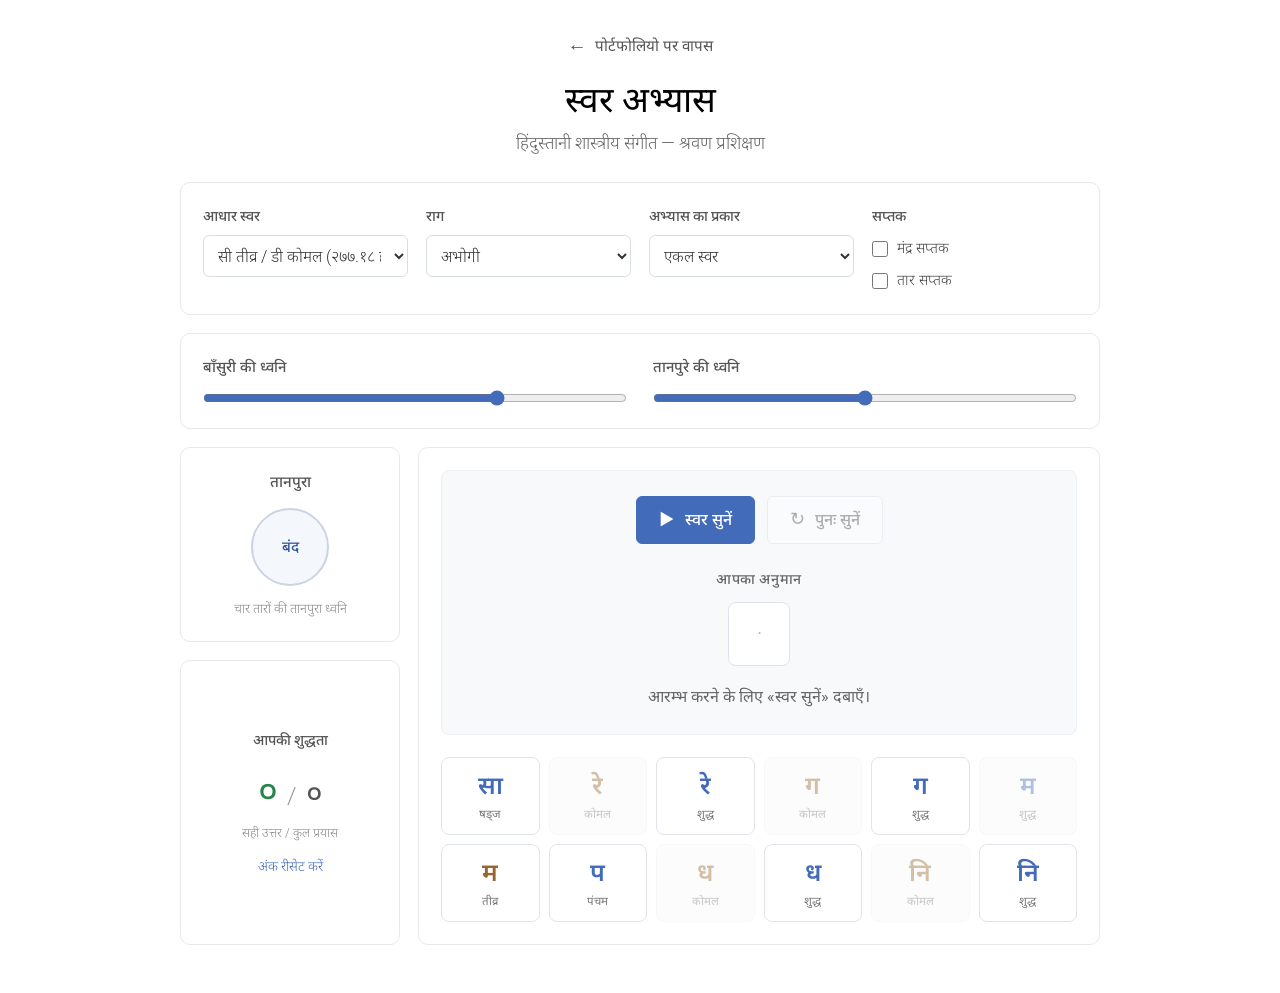
==== ear_training.html @ da4cdad9 "Add files via upload" ====
<!DOCTYPE html>
<html lang="hi">
<head>
    <meta charset="UTF-8">
    <meta name="viewport" content="width=device-width, initial-scale=1.0">
    <meta name="description" content="हिंदुस्तानी शास्त्रीय संगीत के स्वरों और रागों के अभ्यास के लिए श्रवण प्रशिक्षण।">
    <title>स्वर अभ्यास — श्रवण प्रशिक्षण</title>
    <link rel="stylesheet" href="https://fonts.googleapis.com/css?family=Roboto:300,400,500,700&family=Noto+Sans+Devanagari:wght@400;500;600;700">
    <style>
        *, *::before, *::after { box-sizing: border-box; margin: 0; padding: 0; }

        :root {
            --blue: #426BBA;
            --blue-dark: #315798;
            --text: #333;
            --muted: #666;
            --light-muted: #888;
            --border: #e8e8e8;
            --surface: #fff;
            --surface-soft: #f8f9fb;
            --success: #27834a;
            --error: #c33d3d;
        }

        body {
            font-family: 'Roboto', 'Noto Sans Devanagari', sans-serif;
            font-weight: 300;
            line-height: 1.6;
            color: var(--text);
            background: #fff;
            min-height: 100vh;
        }

        button, input, select { font: inherit; }
        a { color: var(--blue); text-decoration: none; }
        a:hover { text-decoration: underline; }
        h1, h2, h3 { font-weight: 400; color: #000; }

        .container { max-width: 960px; margin: 0 auto; padding: 0 20px; }
        .page-header { padding: 34px 0 25px; text-align: center; }
        .back-link {
            display: inline-flex;
            align-items: center;
            gap: 8px;
            color: #555;
            font-size: 0.95rem;
            font-weight: 400;
            margin-bottom: 20px;
        }
        .back-link:hover { color: var(--blue); }
        .back-arrow { font-size: 1.2rem; line-height: 1; }
        .page-title { font-size: 2.2rem; font-weight: 400; color: #000; line-height: 1.3; }
        .page-subtitle { font-size: 1.1rem; color: var(--muted); margin-top: 5px; }

        .app-layout { display: flex; flex-direction: column; gap: 18px; padding-bottom: 48px; }
        .panel {
            background: var(--surface);
            border: 1px solid var(--border);
            border-radius: 10px;
            padding: 22px;
        }
        .settings-grid { display: grid; grid-template-columns: repeat(4, minmax(0, 1fr)); gap: 18px; }
        .field { display: flex; flex-direction: column; gap: 7px; min-width: 0; }
        .field-label {
            color: #555;
            font-size: 0.9rem;
            font-weight: 500;
        }
        select {
            width: 100%;
            min-height: 42px;
            padding: 8px 10px;
            color: var(--text);
            background: #fff;
            border: 1px solid #d8dce3;
            border-radius: 6px;
            cursor: pointer;
        }
        select:focus, input:focus-visible, button:focus-visible, a:focus-visible {
            outline: 2px solid rgba(66, 107, 186, 0.35);
            outline-offset: 2px;
        }
        .checkbox-list { display: flex; flex-direction: column; gap: 8px; padding-top: 2px; }
        .check-label {
            display: flex;
            align-items: center;
            gap: 9px;
            color: #444;
            font-size: 0.92rem;
            cursor: pointer;
        }
        .check-label input { width: 16px; height: 16px; accent-color: var(--blue); }

        .volume-grid { display: grid; grid-template-columns: repeat(2, minmax(0, 1fr)); gap: 26px; }
        .volume-field { display: flex; flex-direction: column; gap: 10px; }
        .volume-heading { display: flex; justify-content: space-between; align-items: center; color: #555; font-size: 0.92rem; font-weight: 500; }
        input[type="range"] { width: 100%; accent-color: var(--blue); cursor: pointer; }

        .game-layout { display: grid; grid-template-columns: 220px minmax(0, 1fr); gap: 18px; align-items: stretch; }
        .sidebar { display: flex; flex-direction: column; gap: 18px; }
        .tanpura-panel { text-align: center; display: flex; flex-direction: column; align-items: center; }
        .panel-heading { color: #555; font-size: 0.95rem; font-weight: 500; margin-bottom: 14px; }
        .tanpura-button {
            width: 78px;
            height: 78px;
            border: 2px solid #cbd4e4;
            border-radius: 50%;
            background: #f4f7fc;
            color: var(--blue-dark);
            font-size: 0.95rem;
            font-weight: 500;
            cursor: pointer;
            transition: background 0.2s, border-color 0.2s, transform 0.2s;
        }
        .tanpura-button:hover { border-color: var(--blue); transform: translateY(-1px); }
        .tanpura-button.is-on { background: var(--blue); border-color: var(--blue); color: #fff; }
        .panel-note { color: var(--light-muted); font-size: 0.82rem; margin-top: 12px; }

        .score-panel { text-align: center; flex: 1; display: flex; flex-direction: column; justify-content: center; }
        .score-title { color: #555; font-size: 0.9rem; font-weight: 500; margin-bottom: 8px; }
        .score-line { display: flex; justify-content: center; align-items: baseline; gap: 9px; color: #999; font-size: 1.5rem; }
        .score-line .correct-score { color: var(--success); font-size: 2.4rem; font-weight: 400; }
        .score-line .total-score { color: #555; font-size: 2rem; font-weight: 400; }
        .score-caption { color: var(--light-muted); font-size: 0.78rem; margin-top: 2px; }
        .text-button { border: 0; background: transparent; color: var(--blue); cursor: pointer; font-size: 0.86rem; margin-top: 12px; }
        .text-button:hover { text-decoration: underline; }

        .game-panel { display: flex; flex-direction: column; gap: 22px; min-width: 0; }
        .interaction-stage {
            background: var(--surface-soft);
            border: 1px solid #edf0f4;
            border-radius: 8px;
            padding: 25px 18px 20px;
            text-align: center;
        }
        .action-row { display: flex; justify-content: center; flex-wrap: wrap; gap: 12px; margin-bottom: 24px; }
        .primary-button, .secondary-button {
            display: inline-flex;
            justify-content: center;
            align-items: center;
            gap: 10px;
            min-height: 48px;
            padding: 10px 22px;
            border-radius: 6px;
            font-size: 1rem;
            font-weight: 500;
            cursor: pointer;
            transition: background 0.2s, border-color 0.2s, transform 0.2s;
        }
        .primary-button { border: 1px solid var(--blue); color: #fff; background: var(--blue); }
        .primary-button:hover:not(:disabled) { background: var(--blue-dark); border-color: var(--blue-dark); }
        .secondary-button { border: 1px solid #d8dce3; color: #444; background: #fff; }
        .secondary-button:hover:not(:disabled) { border-color: var(--blue); color: var(--blue); }
        .primary-button:active:not(:disabled), .secondary-button:active:not(:disabled) { transform: translateY(1px); }
        button:disabled { opacity: 0.42; cursor: not-allowed; }
        .button-icon { font-size: 1.1rem; line-height: 1; }

        .guess-title { color: #666; font-size: 0.88rem; font-weight: 500; letter-spacing: 0.04em; margin-bottom: 12px; }
        .guess-visualizer { display: flex; justify-content: center; flex-wrap: wrap; gap: 10px; min-height: 64px; }
        .guess-slot {
            position: relative;
            display: flex;
            flex-direction: column;
            justify-content: center;
            align-items: center;
            width: 62px;
            min-height: 62px;
            padding: 7px 3px;
            border: 1px solid #dfe3e9;
            border-radius: 8px;
            background: #fff;
            color: #333;
        }
        .guess-slot .slot-symbol { font-size: 1.35rem; font-weight: 600; line-height: 1.25; }
        .guess-slot .slot-detail { font-size: 0.62rem; color: #777; line-height: 1.2; }
        .guess-slot.empty { background: #fff; color: #aaa; font-size: 1.35rem; }
        .guess-slot.correct { border-color: #8fcba4; background: #f2faf4; color: var(--success); }
        .guess-slot.correct .slot-detail { color: #568565; }
        .guess-slot.incorrect { border-color: #e5a0a0; background: #fff5f5; color: var(--error); }
        .guess-slot.incorrect .slot-detail { color: #a66b6b; }
        .octave-dot {
            position: absolute;
            left: 50%;
            width: 5px;
            height: 5px;
            border-radius: 50%;
            background: currentColor;
            transform: translateX(-50%);
            opacity: 0.7;
        }
        .octave-dot.top { top: 5px; }
        .octave-dot.bottom { bottom: 5px; }
        .feedback {
            min-height: 30px;
            margin-top: 18px;
            font-size: 1rem;
            font-weight: 400;
            color: #666;
        }
        .feedback.success { color: var(--success); }
        .feedback.error { color: var(--error); }

        .swara-grids { display: flex; flex-direction: column; gap: 16px; }
        .swara-grid { display: grid; grid-template-columns: repeat(6, minmax(0, 1fr)); gap: 9px; }
        .swara-grid.hidden { display: none; }
        .swara-btn {
            position: relative;
            min-height: 78px;
            display: flex;
            flex-direction: column;
            align-items: center;
            justify-content: center;
            gap: 2px;
            padding: 9px 5px;
            border: 1px solid #e0e4ea;
            border-radius: 8px;
            background: #fff;
            cursor: pointer;
            transition: border-color 0.18s, background 0.18s, transform 0.18s;
        }
        .swara-btn:hover:not(:disabled) { border-color: var(--blue); background: #f7f9fd; transform: translateY(-1px); }
        .swara-btn.shuddha { color: var(--blue); }
        .swara-btn.vikrit { color: #97652e; }
        .swara-btn:disabled { background: #fafafa; border-color: #eee; opacity: 0.42; }
        .swara-symbol { font-size: 1.55rem; font-weight: 600; line-height: 1.35; }
        .swara-detail { color: #777; font-size: 0.72rem; font-weight: 400; }

        @media (max-width: 760px) {
            .settings-grid { grid-template-columns: repeat(2, minmax(0, 1fr)); }
            .game-layout { grid-template-columns: 1fr; }
            .sidebar { display: grid; grid-template-columns: repeat(2, minmax(0, 1fr)); }
            .score-panel { min-height: 160px; }
        }
        @media (max-width: 520px) {
            .container { padding: 0 14px; }
            .page-header { padding: 24px 0 20px; }
            .page-title { font-size: 1.85rem; }
            .page-subtitle { font-size: 0.98rem; }
            .panel { padding: 16px; }
            .settings-grid, .volume-grid { grid-template-columns: 1fr; gap: 15px; }
            .sidebar { grid-template-columns: 1fr 1fr; gap: 12px; }
            .tanpura-panel, .score-panel { padding: 15px 10px; }
            .game-panel { padding: 14px; }
            .interaction-stage { padding: 19px 10px 15px; }
            .swara-grid { grid-template-columns: repeat(3, minmax(0, 1fr)); }
            .primary-button, .secondary-button { width: 100%; }
            .action-row { gap: 9px; }
        }
    </style>
</head>
<body>
    <main class="container">
        <header class="page-header">
            <a class="back-link" href="index.html"><span class="back-arrow" aria-hidden="true">←</span> पोर्टफोलियो पर वापस</a>
            <h1 class="page-title">स्वर अभ्यास</h1>
            <p class="page-subtitle">हिंदुस्तानी शास्त्रीय संगीत — श्रवण प्रशिक्षण</p>
        </header>

        <div class="app-layout">
            <section class="panel settings-grid" aria-label="अभ्यास की सेटिंग">
                <div class="field">
                    <label class="field-label" for="scaleSelect">आधार स्वर</label>
                    <select id="scaleSelect"></select>
                </div>
                <div class="field">
                    <label class="field-label" for="ragaSelect">राग</label>
                    <select id="ragaSelect"></select>
                </div>
                <div class="field">
                    <label class="field-label" for="modeSelect">अभ्यास का प्रकार</label>
                    <select id="modeSelect">
                        <option value="1">एकल स्वर</option>
                        <option value="3">तीन स्वरों का क्रम</option>
                        <option value="4">चार स्वरों का क्रम</option>
                    </select>
                </div>
                <div class="field">
                    <span class="field-label">सप्तक</span>
                    <div class="checkbox-list">
                        <label class="check-label"><input type="checkbox" id="mandraCheck"> मंद्र सप्तक</label>
                        <label class="check-label"><input type="checkbox" id="taarCheck"> तार सप्तक</label>
                    </div>
                </div>
            </section>

            <section class="panel volume-grid" aria-label="ध्वनि का स्तर">
                <div class="volume-field">
                    <label class="volume-heading" for="fluteVolSlider">बाँसुरी की ध्वनि</label>
                    <input type="range" id="fluteVolSlider" min="0" max="1" step="0.05" value="0.7">
                </div>
                <div class="volume-field">
                    <label class="volume-heading" for="tanpuraVolSlider">तानपुरे की ध्वनि</label>
                    <input type="range" id="tanpuraVolSlider" min="0" max="1" step="0.05" value="0.5">
                </div>
            </section>

            <div class="game-layout">
                <aside class="sidebar">
                    <section class="panel tanpura-panel">
                        <h2 class="panel-heading">तानपुरा</h2>
                        <button id="tanpuraToggleBtn" class="tanpura-button" type="button" aria-pressed="false">
                            <span id="tanpuraStateText">बंद</span>
                        </button>
                        <p class="panel-note">चार तारों की तानपुरा ध्वनि</p>
                    </section>

                    <section class="panel score-panel">
                        <h2 class="score-title">आपकी शुद्धता</h2>
                        <div class="score-line">
                            <span id="scoreVal" class="correct-score">०</span>
                            <span>/</span>
                            <span id="totalVal" class="total-score">०</span>
                        </div>
                        <p class="score-caption">सही उत्तर / कुल प्रयास</p>
                        <button id="resetScoreBtn" class="text-button" type="button">अंक रीसेट करें</button>
                    </section>
                </aside>

                <section class="panel game-panel" aria-label="स्वर पहचान अभ्यास">
                    <div class="interaction-stage">
                        <div class="action-row">
                            <button id="playPromptBtn" class="primary-button" type="button">
                                <span class="button-icon" aria-hidden="true">▶</span>
                                <span>स्वर सुनें</span>
                            </button>
                            <button id="repeatPromptBtn" class="secondary-button" type="button" disabled>
                                <span class="button-icon" aria-hidden="true">↻</span>
                                <span>पुनः सुनें</span>
                            </button>
                        </div>

                        <div class="guess-area">
                            <h2 class="guess-title">आपका अनुमान</h2>
                            <div id="guessVisualizer" class="guess-visualizer"></div>
                        </div>

                        <div id="feedbackText" class="feedback" role="status" aria-live="polite">
                            आरम्भ करने के लिए «स्वर सुनें» दबाएँ।
                        </div>
                    </div>

                    <div class="swara-grids">
                        <div id="taarGrid" class="swara-grid hidden"></div>
                        <div id="madhyaGrid" class="swara-grid"></div>
                        <div id="mandraGrid" class="swara-grid hidden"></div>
                    </div>
                </section>
            </div>
        </div>
    </main>

    <script>
        /* संगीत-सिद्धान्त और स्थिरांक */

        // आधार स्वर: मध्य सप्तक के पश्चिमी पिचों के समतुल्य नाम देवनागरी में।
        const SCALES = [
            { name: 'सी', freq: 261.63 },
            { name: 'सी तीव्र / डी कोमल', freq: 277.18 },
            { name: 'डी', freq: 293.66 },
            { name: 'डी तीव्र / ई कोमल', freq: 311.13 },
            { name: 'ई', freq: 329.63 },
            { name: 'एफ', freq: 349.23 },
            { name: 'एफ तीव्र / जी कोमल', freq: 369.99 },
            { name: 'जी', freq: 392.00 },
            { name: 'जी तीव्र / ए कोमल', freq: 415.30 },
            { name: 'ए', freq: 440.00 },
            { name: 'ए तीव्र / बी कोमल', freq: 466.16 },
            { name: 'बी', freq: 493.88 }
        ];

        // बारह स्वर और उनके अनुपात।
        const SWARAS = [
            { id: 'S', symbol: 'सा', name: 'सा', detail: 'षड्ज', ratio: 1, isShuddha: true },
            { id: 'r', symbol: 'रे', name: 'रे (कोमल)', detail: 'कोमल', ratio: 16/15, isShuddha: false },
            { id: 'R', symbol: 'रे', name: 'रे (शुद्ध)', detail: 'शुद्ध', ratio: 9/8, isShuddha: true },
            { id: 'g', symbol: 'ग', name: 'ग (कोमल)', detail: 'कोमल', ratio: 6/5, isShuddha: false },
            { id: 'G', symbol: 'ग', name: 'ग (शुद्ध)', detail: 'शुद्ध', ratio: 5/4, isShuddha: true },
            { id: 'm', symbol: 'म', name: 'म (शुद्ध)', detail: 'शुद्ध', ratio: 4/3, isShuddha: true },
            { id: 'M', symbol: 'म', name: 'म (तीव्र)', detail: 'तीव्र', ratio: 45/32, isShuddha: false },
            { id: 'P', symbol: 'प', name: 'प', detail: 'पंचम', ratio: 3/2, isShuddha: true },
            { id: 'd', symbol: 'ध', name: 'ध (कोमल)', detail: 'कोमल', ratio: 8/5, isShuddha: false },
            { id: 'D', symbol: 'ध', name: 'ध (शुद्ध)', detail: 'शुद्ध', ratio: 5/3, isShuddha: true },
            { id: 'n', symbol: 'नि', name: 'नि (कोमल)', detail: 'कोमल', ratio: 9/5, isShuddha: false },
            { id: 'N', symbol: 'नि', name: 'नि (शुद्ध)', detail: 'शुद्ध', ratio: 15/8, isShuddha: true }
        ];

        // पूर्वनिर्धारित राग।
        const RAGAS = {
            'abhogi':            { name: 'अभोगी', notes: ['S','R','g','m','D'] },
            'ahir_bhairav':      { name: 'अहीर भैरव', notes: ['S','r','G','m','P','D','n'] },
            'alhaiya_bilawal':   { name: 'अल्हैया बिलावल', notes: ['S','R','G','m','P','D','n','N'] },
            'asavari':           { name: 'आसावरी', notes: ['S','R','g','m','P','d','n'] },
            'bageshri':          { name: 'बागेश्री', notes: ['S','R','g','m','P','D','n'] },
            'bahar':             { name: 'बहार', notes: ['S','R','g','m','P','D','n','N'] },
            'basant':            { name: 'बसंत', notes: ['S','r','G','m','M','P','d','N'] },
            'bhairav':           { name: 'भैरव', notes: ['S','r','G','m','P','d','N'] },
            'bhairavi':          { name: 'भैरवी', notes: ['S','r','g','m','P','d','n'] },
            'bhimpalasi':        { name: 'भीमपलासी', notes: ['S','R','g','m','P','D','n'] },
            'bhoopali':          { name: 'भूपाली (भूप)', notes: ['S','R','G','P','D'], shrutiOverrides: { 'R': 10/9, 'D': 5/3 } },
            'bihag':             { name: 'बिहाग', notes: ['S','R','G','m','M','P','D','N'] },
            'bilawal':           { name: 'बिलावल', notes: ['S','R','G','m','P','D','N'] },
            'brindavani_sarang': { name: 'वृन्दावनी सारंग', notes: ['S','R','m','P','n','N'] },
            'charukeshi':        { name: 'चारुकेशी', notes: ['S','R','G','m','P','d','n'] },
            'darbari':            { name: 'दरबारी कान्हड़ा', notes: ['S','R','g','m','P','d','n'], shrutiOverrides: { 'g': 32/27, 'd': 128/81 } },
            'desh':              { name: 'देश', notes: ['S','R','G','m','P','D','n','N'] },
            'durga':             { name: 'दुर्गा', notes: ['S','R','m','P','D'], shrutiOverrides: { 'D': 27/16 } },
            'gorakh_kalyan':     { name: 'गोरख कल्याण', notes: ['S','R','m','D','n'] },
            'hameer':            { name: 'हमीर', notes: ['S','R','G','m','M','P','D','N'] },
            'hindol':            { name: 'हिंडोल', notes: ['S','G','M','D','N'] },
            'jaunpuri':          { name: 'जौनपुरी', notes: ['S','R','g','m','P','d','n'] },
            'jog':               { name: 'जोग', notes: ['S','g','G','m','P','n','N'] },
            'kafi':              { name: 'काफी', notes: ['S','R','g','m','P','D','n'] },
            'kedar':             { name: 'केदार', notes: ['S','R','G','m','M','P','D','N'] },
            'khamaj':            { name: 'खमाज', notes: ['S','R','G','m','P','D','n','N'] },
            'madhuvanti':        { name: 'मधुवंती', notes: ['S','R','g','M','P','D','N'] },
            'malkauns':          { name: 'मालकौंस', notes: ['S','g','m','d','n'] },
            'marwa':             { name: 'मारवा', notes: ['S','r','G','M','D','N'] },
            'megh':              { name: 'मेघ', notes: ['S','R','m','P','n'] },
            'multani':           { name: 'मुल्तानी', notes: ['S','r','g','M','P','d','N'] },
            'patdeep':           { name: 'पटदीप', notes: ['S','R','g','m','P','D','N'] },
            'purvi':             { name: 'पूर्वी', notes: ['S','r','G','m','M','P','d','N'] },
            'shankara':          { name: 'शंकरा', notes: ['S','R','G','P','D','N'] },
            'shree':             { name: 'श्री', notes: ['S','r','G','M','P','d','N'] },
            'shuddha_kalyan':    { name: 'शुद्ध कल्याण', notes: ['S','R','G','M','P','D','N'] },
            'sohini':            { name: 'सोहनी', notes: ['S','r','G','M','D','N'] },
            'tilak_kamod':       { name: 'तिलक कामोद', notes: ['S','R','G','m','P','D','N'] },
            'todi':              { name: 'तोड़ी', notes: ['S','r','g','M','P','d','N'] },
            'yaman':             { name: 'यमन', notes: ['S','R','G','M','P','D','N'] },
            'all':               { name: 'सभी बारह स्वर', notes: ['S','r','R','g','G','m','M','P','d','D','n','N'] }
        };

        const SAPTAKS = [
            { id: 'taar', mult: 2, name: 'तार', dotPosition: 'top' },
            { id: 'madhya', mult: 1, name: 'मध्य', dotPosition: null },
            { id: 'mandra', mult: 0.5, name: 'मंद्र', dotPosition: 'bottom' }
        ];

        const DEVANAGARI_DIGITS = '०१२३४५६७८९';
        function toDevanagariDigits(value) {
            return String(value).replace(/[0-9]/g, digit => DEVANAGARI_DIGITS[Number(digit)]);
        }

        /* अनुप्रयोग की स्थिति */
        let audioCtx = null;
        let fluteMasterGain = null;
        let tanpuraMasterGain = null;
        let baseFreq = SCALES[1].freq;

        let state = {
            raga: 'yaman',
            modeLength: 1,
            isPlaying: false,
            tanpuraOn: false,
            tanpuraInterval: null,
            score: 0,
            total: 0,
            promptSequence: [],
            guessSequence: []
        };

        const els = {
            scaleSelect: document.getElementById('scaleSelect'),
            ragaSelect: document.getElementById('ragaSelect'),
            modeSelect: document.getElementById('modeSelect'),
            mandraCheck: document.getElementById('mandraCheck'),
            taarCheck: document.getElementById('taarCheck'),
            tanpuraToggleBtn: document.getElementById('tanpuraToggleBtn'),
            tanpuraStateText: document.getElementById('tanpuraStateText'),
            playPromptBtn: document.getElementById('playPromptBtn'),
            repeatPromptBtn: document.getElementById('repeatPromptBtn'),
            guessVisualizer: document.getElementById('guessVisualizer'),
            feedbackText: document.getElementById('feedbackText'),
            taarGrid: document.getElementById('taarGrid'),
            madhyaGrid: document.getElementById('madhyaGrid'),
            mandraGrid: document.getElementById('mandraGrid'),
            scoreVal: document.getElementById('scoreVal'),
            totalVal: document.getElementById('totalVal'),
            resetBtn: document.getElementById('resetScoreBtn'),
            fluteVolSlider: document.getElementById('fluteVolSlider'),
            tanpuraVolSlider: document.getElementById('tanpuraVolSlider')
        };

        /* ध्वनि निर्माण */
        function initAudio() {
            if (!audioCtx) {
                audioCtx = new (window.AudioContext || window.webkitAudioContext)();

                fluteMasterGain = audioCtx.createGain();
                fluteMasterGain.gain.value = els.fluteVolSlider.value;
                fluteMasterGain.connect(audioCtx.destination);

                tanpuraMasterGain = audioCtx.createGain();
                tanpuraMasterGain.gain.value = els.tanpuraVolSlider.value;
                tanpuraMasterGain.connect(audioCtx.destination);
            }
            if (audioCtx.state === 'suspended') audioCtx.resume();
        }

        function playFluteNote(swaraObj, saptakMult, timeOffset, duration = 0.8) {
            const currentRaga = RAGAS[state.raga];
            const ratio = (currentRaga.shrutiOverrides && currentRaga.shrutiOverrides[swaraObj.id])
                ? currentRaga.shrutiOverrides[swaraObj.id]
                : swaraObj.ratio;
            const freq = baseFreq * ratio * saptakMult;
            const startTime = audioCtx.currentTime + timeOffset;

            const osc = audioCtx.createOscillator();
            const gainNode = audioCtx.createGain();
            const lfo = audioCtx.createOscillator();
            const lfoGain = audioCtx.createGain();

            osc.type = 'sine';
            osc.frequency.setValueAtTime(freq, startTime);
            lfo.type = 'sine';
            lfo.frequency.setValueAtTime(5.5, startTime);
            lfoGain.gain.setValueAtTime(freq * 0.012, startTime);
            lfo.connect(lfoGain);
            lfoGain.connect(osc.frequency);

            gainNode.gain.setValueAtTime(0, startTime);
            gainNode.gain.linearRampToValueAtTime(0.7, startTime + 0.1);
            gainNode.gain.linearRampToValueAtTime(0.5, startTime + 0.3);
            gainNode.gain.setValueAtTime(0.5, startTime + duration - 0.2);
            gainNode.gain.linearRampToValueAtTime(0, startTime + duration);

            osc.connect(gainNode);
            gainNode.connect(fluteMasterGain);
            osc.start(startTime);
            lfo.start(startTime);
            osc.stop(startTime + duration);
            lfo.stop(startTime + duration);
        }

        function playSequence(sequence) {
            initAudio();
            state.isPlaying = true;
            els.playPromptBtn.disabled = true;
            els.repeatPromptBtn.disabled = true;

            const noteDuration = 0.8;
            const gap = 0.1;
            sequence.forEach((note, index) => {
                const swaraObj = SWARAS.find(s => s.id === note.swaraId);
                const saptakObj = SAPTAKS.find(s => s.id === note.saptakId);
                playFluteNote(swaraObj, saptakObj.mult, index * (noteDuration + gap), noteDuration);
            });

            const totalDuration = sequence.length * (noteDuration + gap) * 1000;
            window.setTimeout(() => {
                state.isPlaying = false;
                els.playPromptBtn.disabled = false;
                if (state.promptSequence.length > 0) els.repeatPromptBtn.disabled = false;
                updateGridState();
            }, totalDuration);
        }

        function playTanpuraString(ratio, startTime) {
            const freq = baseFreq * ratio;
            const oscSaw = audioCtx.createOscillator();
            const oscTri = audioCtx.createOscillator();
            const filter = audioCtx.createBiquadFilter();
            const gain = audioCtx.createGain();

            oscSaw.type = 'sawtooth';
            oscTri.type = 'triangle';
            oscSaw.frequency.setValueAtTime(freq, startTime);
            oscTri.frequency.setValueAtTime(freq, startTime);

            filter.type = 'lowpass';
            filter.Q.setValueAtTime(2.5, startTime);
            filter.frequency.setValueAtTime(freq * 8, startTime);
            filter.frequency.exponentialRampToValueAtTime(freq * 1.5, startTime + 1.5);
            filter.frequency.linearRampToValueAtTime(freq, startTime + 4.5);

            gain.gain.setValueAtTime(0, startTime);
            gain.gain.linearRampToValueAtTime(0.3, startTime + 0.3);
            gain.gain.exponentialRampToValueAtTime(0.1, startTime + 2.0);
            gain.gain.exponentialRampToValueAtTime(0.001, startTime + 5.0);

            const mixGainSaw = audioCtx.createGain();
            const mixGainTri = audioCtx.createGain();
            mixGainSaw.gain.value = 0.35;
            mixGainTri.gain.value = 0.65;
            oscSaw.connect(mixGainSaw);
            oscTri.connect(mixGainTri);
            mixGainSaw.connect(filter);
            mixGainTri.connect(filter);
            filter.connect(gain);
            gain.connect(tanpuraMasterGain);

            oscSaw.start(startTime);
            oscTri.start(startTime);
            oscSaw.stop(startTime + 5.5);
            oscTri.stop(startTime + 5.5);
        }

        function scheduleTanpuraCycle() {
            if (!state.tanpuraOn) return;
            const now = audioCtx.currentTime;
            playTanpuraString(0.75, now);
            playTanpuraString(1.0, now + 1.0);
            playTanpuraString(1.0, now + 2.0);
            playTanpuraString(0.5, now + 3.0);
        }

        function toggleTanpura() {
            initAudio();
            state.tanpuraOn = !state.tanpuraOn;
            els.tanpuraToggleBtn.classList.toggle('is-on', state.tanpuraOn);
            els.tanpuraToggleBtn.setAttribute('aria-pressed', String(state.tanpuraOn));
            els.tanpuraStateText.innerText = state.tanpuraOn ? 'चालू' : 'बंद';

            if (state.tanpuraOn) {
                scheduleTanpuraCycle();
                state.tanpuraInterval = window.setInterval(scheduleTanpuraCycle, 4500);
            } else {
                window.clearInterval(state.tanpuraInterval);
            }
        }

        /* खेल की स्थिति और दृश्य */
        function setupUI() {
            SCALES.forEach((scale, index) => {
                const option = document.createElement('option');
                option.value = index;
                option.innerText = `${scale.name} (${toDevanagariDigits(scale.freq.toFixed(2))} हर्ट्ज़)`;
                if (index === 1) option.selected = true;
                els.scaleSelect.appendChild(option);
            });

            Object.keys(RAGAS).forEach(key => {
                const option = document.createElement('option');
                option.value = key;
                option.innerText = RAGAS[key].name;
                els.ragaSelect.appendChild(option);
            });

            SAPTAKS.forEach(saptak => {
                const grid = document.getElementById(`${saptak.id}Grid`);
                SWARAS.forEach(swara => {
                    const button = document.createElement('button');
                    button.type = 'button';
                    button.id = `btn-${saptak.id}-${swara.id}`;
                    button.className = `swara-btn ${swara.isShuddha ? 'shuddha' : 'vikrit'}`;

                    const dot = saptak.dotPosition
                        ? `<span class="octave-dot ${saptak.dotPosition}" aria-hidden="true"></span>`
                        : '';
                    button.innerHTML = `${dot}
                        <span class="swara-symbol">${swara.symbol}</span>
                        <span class="swara-detail">${swara.detail}</span>`;
                    button.setAttribute('aria-label', `${saptak.name} सप्तक, ${swara.name}`);
                    button.addEventListener('click', () => handleGuessInput(saptak.id, swara.id));
                    grid.appendChild(button);
                });
            });

            updateGridState();
            renderVisualizer();
        }

        function updateGridState() {
            const allowedNotes = RAGAS[state.raga].notes;
            SAPTAKS.forEach(saptak => {
                SWARAS.forEach(swara => {
                    const button = document.getElementById(`btn-${saptak.id}-${swara.id}`);
                    if (button) button.disabled = state.isPlaying || !allowedNotes.includes(swara.id);
                });
            });
        }

        function renderVisualizer(isError = false) {
            els.guessVisualizer.innerHTML = '';
            for (let index = 0; index < state.modeLength; index++) {
                const box = document.createElement('div');
                box.className = 'guess-slot';

                if (index < state.guessSequence.length) {
                    const guess = state.guessSequence[index];
                    const swara = SWARAS.find(item => item.id === guess.swaraId);
                    const saptak = SAPTAKS.find(item => item.id === guess.saptakId);
                    if (saptak.dotPosition) {
                        const dot = document.createElement('span');
                        dot.className = `octave-dot ${saptak.dotPosition}`;
                        dot.setAttribute('aria-hidden', 'true');
                        box.appendChild(dot);
                    }
                    const symbol = document.createElement('span');
                    symbol.className = 'slot-symbol';
                    symbol.innerText = swara.symbol;
                    box.appendChild(symbol);
                    const detail = document.createElement('span');
                    detail.className = 'slot-detail';
                    detail.innerText = swara.detail;
                    box.appendChild(detail);
                    box.classList.add(isError && index === state.guessSequence.length - 1 ? 'incorrect' : 'correct');
                } else {
                    box.classList.add('empty');
                    box.innerText = '·';
                }
                els.guessVisualizer.appendChild(box);
            }
        }

        function setFeedback(message, type) {
            els.feedbackText.innerText = message;
            els.feedbackText.className = `feedback${type ? ` ${type}` : ''}`;
        }

        function generatePrompt() {
            initAudio();
            state.guessSequence = [];
            renderVisualizer();
            setFeedback('ध्यान से सुनिए…', '');

            const allowedNotes = RAGAS[state.raga].notes;
            const allowedSaptaks = ['madhya'];
            if (els.mandraCheck.checked) allowedSaptaks.push('mandra');
            if (els.taarCheck.checked) allowedSaptaks.push('taar');

            const validPool = [];
            const saptakOrder = ['mandra', 'madhya', 'taar'];
            saptakOrder.forEach(saptakId => {
                if (allowedSaptaks.includes(saptakId)) {
                    SWARAS.forEach(swara => {
                        if (allowedNotes.includes(swara.id)) validPool.push({ saptakId, swaraId: swara.id });
                    });
                }
            });

            state.promptSequence = [];
            let currentIndex = Math.floor(Math.random() * validPool.length);
            for (let index = 0; index < state.modeLength; index++) {
                if (index > 0) {
                    const maxStep = 2;
                    const minPossible = Math.max(0, currentIndex - maxStep);
                    const maxPossible = Math.min(validPool.length - 1, currentIndex + maxStep);
                    currentIndex = Math.floor(Math.random() * (maxPossible - minPossible + 1)) + minPossible;
                }
                if (validPool[currentIndex]) state.promptSequence.push(validPool[currentIndex]);
            }

            playSequence(state.promptSequence);
            updateGridState();
        }

        function repeatPrompt() {
            initAudio();
            if (state.promptSequence.length === 0 || state.isPlaying) return;
            setFeedback('स्वरक्रम दोहराया जा रहा है…', '');
            playSequence(state.promptSequence);
        }

        function playSingleNotePreview(saptakId, swaraId) {
            const swara = SWARAS.find(item => item.id === swaraId);
            const saptak = SAPTAKS.find(item => item.id === saptakId);
            playFluteNote(swara, saptak.mult, 0, 0.4);
        }

        function handleGuessInput(saptakId, swaraId) {
            initAudio();
            if (state.isPlaying || state.promptSequence.length === 0) return;
            const currentGuessIndex = state.guessSequence.length;
            if (currentGuessIndex >= state.modeLength) return;

            playSingleNotePreview(saptakId, swaraId);
            const expectedNote = state.promptSequence[currentGuessIndex];
            const isCorrect = expectedNote.swaraId === swaraId && expectedNote.saptakId === saptakId;

            if (isCorrect) {
                state.guessSequence.push({ saptakId, swaraId });
                renderVisualizer();

                if (state.guessSequence.length === state.modeLength) {
                    state.score++;
                    state.total++;
                    setFeedback('सही! बहुत अच्छा!', 'success');
                    els.scoreVal.innerText = toDevanagariDigits(state.score);
                    els.totalVal.innerText = toDevanagariDigits(state.total);
                    state.promptSequence = [];
                    els.repeatPromptBtn.disabled = true;
                }
            } else {
                state.total++;
                els.totalVal.innerText = toDevanagariDigits(state.total);
                state.guessSequence.push({ saptakId, swaraId });
                renderVisualizer(true);

                const correctSequence = state.promptSequence.map(note => {
                    const swara = SWARAS.find(item => item.id === note.swaraId);
                    const saptak = SAPTAKS.find(item => item.id === note.saptakId);
                    const octavePrefix = saptak.id === 'taar' ? 'तार ' : (saptak.id === 'mandra' ? 'मंद्र ' : '');
                    return `${octavePrefix}${swara.name}`;
                }).join(' — ');

                setFeedback(`गलत। सही स्वरक्रम था: ${correctSequence}`, 'error');
                state.promptSequence = [];
                els.repeatPromptBtn.disabled = true;
            }
        }

        /* नियंत्रण */
        els.scaleSelect.addEventListener('change', event => {
            baseFreq = SCALES[event.target.value].freq;
        });

        els.ragaSelect.addEventListener('change', event => {
            state.raga = event.target.value;
            state.promptSequence = [];
            state.guessSequence = [];
            els.repeatPromptBtn.disabled = true;
            renderVisualizer();
            updateGridState();
            setFeedback('राग बदल गया है। नया स्वर सुनने के लिए «स्वर सुनें» दबाएँ।', '');
        });

        els.modeSelect.addEventListener('change', event => {
            state.modeLength = Number.parseInt(event.target.value, 10);
            state.promptSequence = [];
            state.guessSequence = [];
            els.repeatPromptBtn.disabled = true;
            renderVisualizer();
            setFeedback('अभ्यास का प्रकार बदल गया है। «स्वर सुनें» दबाएँ।', '');
        });

        els.mandraCheck.addEventListener('change', event => {
            els.mandraGrid.classList.toggle('hidden', !event.target.checked);
        });

        els.taarCheck.addEventListener('change', event => {
            els.taarGrid.classList.toggle('hidden', !event.target.checked);
        });

        els.playPromptBtn.addEventListener('click', generatePrompt);
        els.repeatPromptBtn.addEventListener('click', repeatPrompt);
        els.tanpuraToggleBtn.addEventListener('click', toggleTanpura);

        els.resetBtn.addEventListener('click', () => {
            state.score = 0;
            state.total = 0;
            els.scoreVal.innerText = '०';
            els.totalVal.innerText = '०';
            state.promptSequence = [];
            state.guessSequence = [];
            els.repeatPromptBtn.disabled = true;
            renderVisualizer();
            setFeedback('अंक रीसेट कर दिए गए हैं।', '');
        });

        els.fluteVolSlider.addEventListener('input', event => {
            if (fluteMasterGain) fluteMasterGain.gain.value = event.target.value;
        });

        els.tanpuraVolSlider.addEventListener('input', event => {
            if (tanpuraMasterGain) tanpuraMasterGain.gain.value = event.target.value;
        });

        window.addEventListener('DOMContentLoaded', setupUI);
    </script>
</body>
</html>
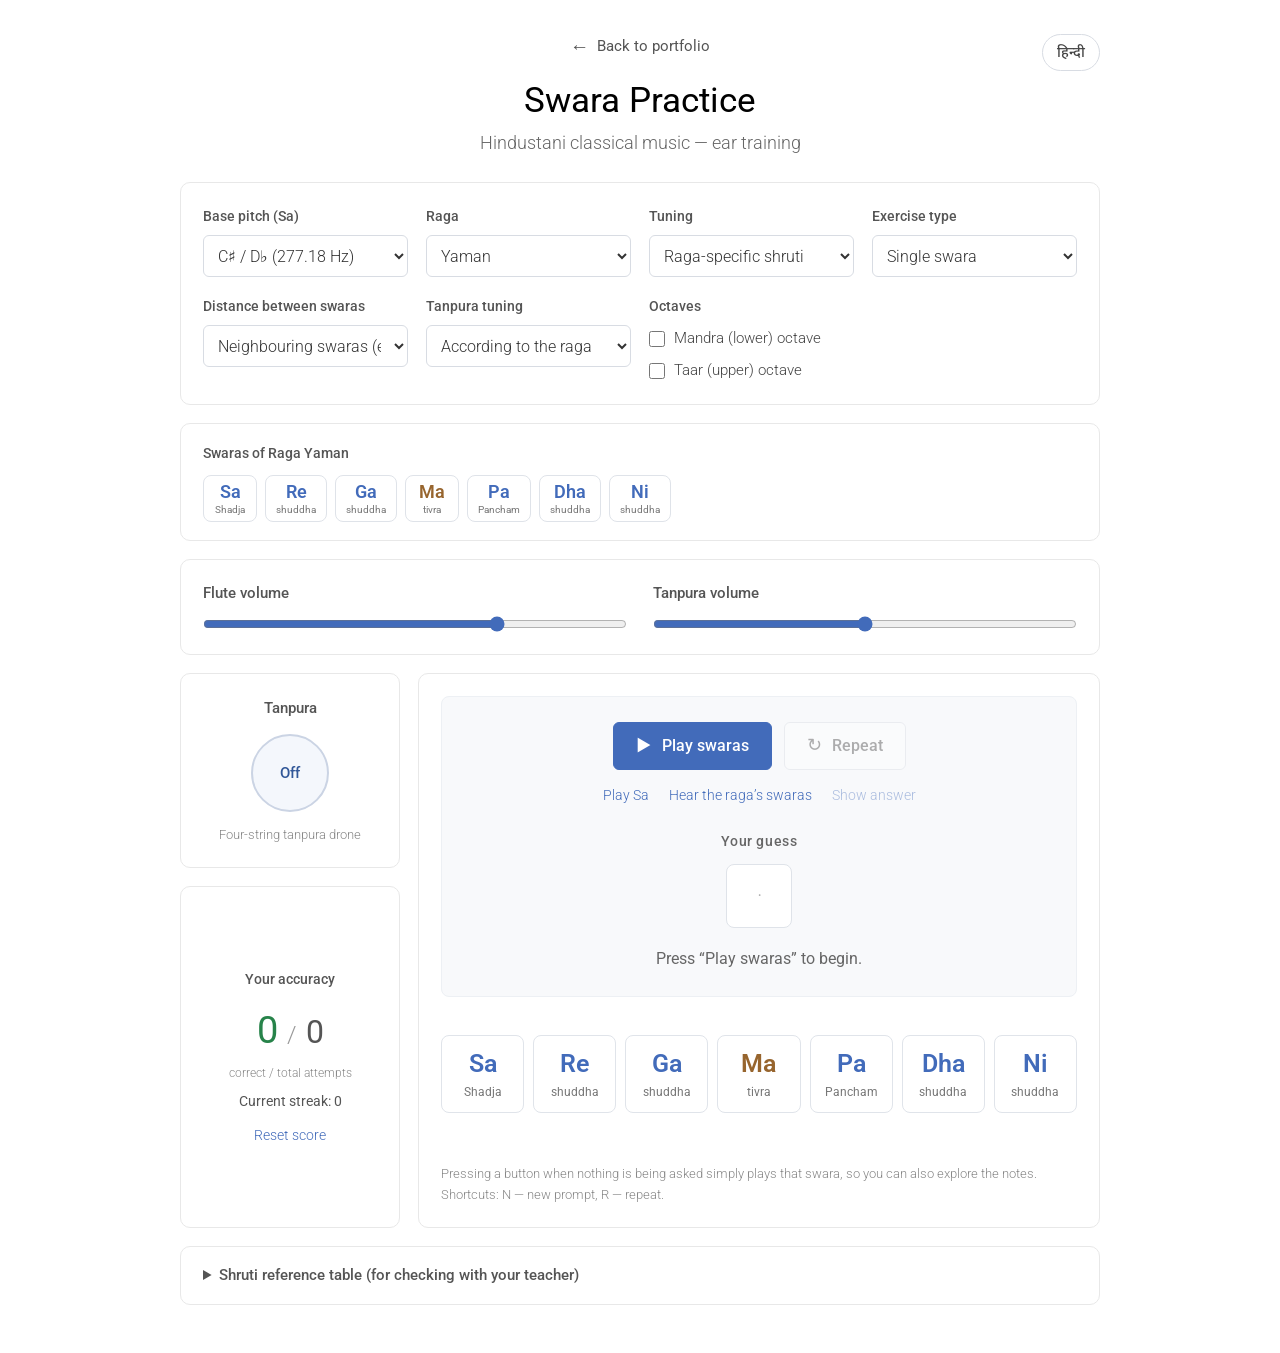
==== commit e7eb4ec7: "Add files via upload" ====
--- a/ear_training.html
+++ b/ear_training.html
@@ -20,6 +20,8 @@
             --surface-soft: #f8f9fb;
             --success: #27834a;
             --error: #c33d3d;
+            --ati: #8a3f7a;
+            --ati-bg: #fbf3fa;
         }
 
         body {
@@ -59,13 +61,9 @@
             border-radius: 10px;
             padding: 22px;
         }
-        .settings-grid { display: grid; grid-template-columns: repeat(4, minmax(0, 1fr)); gap: 18px; }
+        .settings-grid { display: grid; grid-template-columns: repeat(auto-fit, minmax(190px, 1fr)); gap: 18px; }
         .field { display: flex; flex-direction: column; gap: 7px; min-width: 0; }
-        .field-label {
-            color: #555;
-            font-size: 0.9rem;
-            font-weight: 500;
-        }
+        .field-label { color: #555; font-size: 0.9rem; font-weight: 500; }
         select {
             width: 100%;
             min-height: 42px;
@@ -81,15 +79,33 @@
             outline-offset: 2px;
         }
         .checkbox-list { display: flex; flex-direction: column; gap: 8px; padding-top: 2px; }
-        .check-label {
-            display: flex;
+        .check-label { display: flex; align-items: center; gap: 9px; color: #444; font-size: 0.92rem; cursor: pointer; }
+        .check-label input { width: 16px; height: 16px; accent-color: var(--blue); }
+
+        /* राग की जानकारी */
+        .raga-info { padding: 18px 22px; }
+        .raga-info-title { color: #555; font-size: 0.9rem; font-weight: 500; margin-bottom: 10px; }
+        .chips { display: flex; flex-wrap: wrap; gap: 8px; }
+        .chip {
+            display: inline-flex;
+            flex-direction: column;
             align-items: center;
-            gap: 9px;
-            color: #444;
-            font-size: 0.92rem;
-            cursor: pointer;
-        }
-        .check-label input { width: 16px; height: 16px; accent-color: var(--blue); }
+            min-width: 54px;
+            padding: 5px 10px 4px;
+            border: 1px solid #dfe3e9;
+            border-radius: 8px;
+            background: #fff;
+            color: var(--blue);
+            font-size: 1.1rem;
+            font-weight: 600;
+            line-height: 1.3;
+        }
+        .chip small { font-size: 0.62rem; font-weight: 400; color: #777; }
+        .chip.vikrit { color: #97652e; }
+        .chip.ati { color: var(--ati); border-color: #dcb8d5; background: var(--ati-bg); }
+        .chip.ati small { color: var(--ati); font-weight: 500; }
+        .raga-note { margin-top: 12px; color: #555; font-size: 0.9rem; font-weight: 400; line-height: 1.65; }
+        .raga-note:empty { display: none; }
 
         .volume-grid { display: grid; grid-template-columns: repeat(2, minmax(0, 1fr)); gap: 26px; }
         .volume-field { display: flex; flex-direction: column; gap: 10px; }
@@ -122,8 +138,9 @@
         .score-line .correct-score { color: var(--success); font-size: 2.4rem; font-weight: 400; }
         .score-line .total-score { color: #555; font-size: 2rem; font-weight: 400; }
         .score-caption { color: var(--light-muted); font-size: 0.78rem; margin-top: 2px; }
+        .streak-line { color: #555; font-size: 0.85rem; font-weight: 400; margin-top: 8px; }
         .text-button { border: 0; background: transparent; color: var(--blue); cursor: pointer; font-size: 0.86rem; margin-top: 12px; }
-        .text-button:hover { text-decoration: underline; }
+        .text-button:hover:not(:disabled) { text-decoration: underline; }
 
         .game-panel { display: flex; flex-direction: column; gap: 22px; min-width: 0; }
         .interaction-stage {
@@ -133,7 +150,9 @@
             padding: 25px 18px 20px;
             text-align: center;
         }
-        .action-row { display: flex; justify-content: center; flex-wrap: wrap; gap: 12px; margin-bottom: 24px; }
+        .action-row { display: flex; justify-content: center; flex-wrap: wrap; gap: 12px; margin-bottom: 14px; }
+        .tools-row { display: flex; justify-content: center; flex-wrap: wrap; gap: 8px 20px; margin-bottom: 24px; }
+        .tools-row .text-button { margin-top: 0; }
         .primary-button, .secondary-button {
             display: inline-flex;
             justify-content: center;
@@ -163,7 +182,7 @@
             flex-direction: column;
             justify-content: center;
             align-items: center;
-            width: 62px;
+            width: 66px;
             min-height: 62px;
             padding: 7px 3px;
             border: 1px solid #dfe3e9;
@@ -201,7 +220,7 @@
         .feedback.error { color: var(--error); }
 
         .swara-grids { display: flex; flex-direction: column; gap: 16px; }
-        .swara-grid { display: grid; grid-template-columns: repeat(6, minmax(0, 1fr)); gap: 9px; }
+        .swara-grid { display: grid; grid-template-columns: repeat(var(--cols, 6), minmax(0, 1fr)); gap: 9px; }
         .swara-grid.hidden { display: none; }
         .swara-btn {
             position: relative;
@@ -221,12 +240,35 @@
         .swara-btn:hover:not(:disabled) { border-color: var(--blue); background: #f7f9fd; transform: translateY(-1px); }
         .swara-btn.shuddha { color: var(--blue); }
         .swara-btn.vikrit { color: #97652e; }
+        .swara-btn.ati { color: var(--ati); background: var(--ati-bg); border-color: #dcb8d5; }
+        .swara-btn.ati:hover:not(:disabled) { border-color: var(--ati); background: #f7e9f4; }
         .swara-btn:disabled { background: #fafafa; border-color: #eee; opacity: 0.42; }
+        .swara-btn.out-of-raga { display: none; }
         .swara-symbol { font-size: 1.55rem; font-weight: 600; line-height: 1.35; }
         .swara-detail { color: #777; font-size: 0.72rem; font-weight: 400; }
+        .swara-btn.ati .swara-detail { color: var(--ati); font-weight: 500; }
+        .grid-label { color: #888; font-size: 0.78rem; font-weight: 500; margin-bottom: 6px; }
+
+        .page-header { position: relative; }
+        .lang-toggle {
+            position: absolute; top: 34px; right: 0;
+            padding: 6px 14px; border: 1px solid #d8dce3; border-radius: 999px;
+            background: #fff; color: #444; font-size: 0.9rem; font-weight: 500; cursor: pointer;
+            transition: border-color 0.2s, color 0.2s;
+        }
+        .lang-toggle:hover { border-color: var(--blue); color: var(--blue); }
+        .shruti-ref { padding: 0; }
+        .shruti-ref summary { cursor: pointer; padding: 16px 22px; color: #555; font-size: 0.95rem; font-weight: 500; }
+        .shruti-ref[open] summary { border-bottom: 1px solid var(--border); }
+        .ref-body { padding: 16px 22px 22px; }
+        .ref-intro { color: #666; font-size: 0.88rem; font-weight: 400; margin-bottom: 14px; line-height: 1.65; }
+        .table-wrap { overflow-x: auto; }
+        .ref-table { width: 100%; border-collapse: collapse; font-size: 0.88rem; font-weight: 400; }
+        .ref-table th, .ref-table td { padding: 7px 10px; border-bottom: 1px solid #eee; text-align: left; white-space: nowrap; }
+        .ref-table thead th { color: #555; font-weight: 500; background: var(--surface-soft); }
+        .ref-table tbody th { color: #000; font-weight: 500; vertical-align: top; background: #fff; }
 
         @media (max-width: 760px) {
-            .settings-grid { grid-template-columns: repeat(2, minmax(0, 1fr)); }
             .game-layout { grid-template-columns: 1fr; }
             .sidebar { display: grid; grid-template-columns: repeat(2, minmax(0, 1fr)); }
             .score-panel { min-height: 160px; }
@@ -242,7 +284,7 @@
             .tanpura-panel, .score-panel { padding: 15px 10px; }
             .game-panel { padding: 14px; }
             .interaction-stage { padding: 19px 10px 15px; }
-            .swara-grid { grid-template-columns: repeat(3, minmax(0, 1fr)); }
+            .swara-grid { grid-template-columns: repeat(4, minmax(0, 1fr)); }
             .primary-button, .secondary-button { width: 100%; }
             .action-row { gap: 9px; }
         }
@@ -251,45 +293,73 @@
 <body>
     <main class="container">
         <header class="page-header">
-            <a class="back-link" href="index.html"><span class="back-arrow" aria-hidden="true">←</span> पोर्टफोलियो पर वापस</a>
-            <h1 class="page-title">स्वर अभ्यास</h1>
-            <p class="page-subtitle">हिंदुस्तानी शास्त्रीय संगीत — श्रवण प्रशिक्षण</p>
+            <button id="langToggle" class="lang-toggle" type="button">English</button>
+            <a class="back-link" href="index.html"><span class="back-arrow" aria-hidden="true">←</span> <span data-i18n="backLink">पोर्टफोलियो पर वापस</span></a>
+            <h1 class="page-title" data-i18n="title">स्वर अभ्यास</h1>
+            <p class="page-subtitle" data-i18n="subtitle">हिंदुस्तानी शास्त्रीय संगीत — श्रवण प्रशिक्षण</p>
         </header>
 
         <div class="app-layout">
-            <section class="panel settings-grid" aria-label="अभ्यास की सेटिंग">
+            <section class="panel settings-grid">
                 <div class="field">
-                    <label class="field-label" for="scaleSelect">आधार स्वर</label>
+                    <label class="field-label" for="scaleSelect" data-i18n="lblScale">आधार स्वर (सा)</label>
                     <select id="scaleSelect"></select>
                 </div>
                 <div class="field">
-                    <label class="field-label" for="ragaSelect">राग</label>
+                    <label class="field-label" for="ragaSelect" data-i18n="lblRaga">राग</label>
                     <select id="ragaSelect"></select>
                 </div>
                 <div class="field">
-                    <label class="field-label" for="modeSelect">अभ्यास का प्रकार</label>
-                    <select id="modeSelect">
-                        <option value="1">एकल स्वर</option>
-                        <option value="3">तीन स्वरों का क्रम</option>
-                        <option value="4">चार स्वरों का क्रम</option>
+                    <label class="field-label" for="tuningSelect" data-i18n="lblTuning">स्वरस्थान</label>
+                    <select id="tuningSelect">
+                        <option value="raga" data-i18n="tuningRaga">राग के अनुसार श्रुति</option>
+                        <option value="standard" data-i18n="tuningStd">सामान्य (शुद्ध अंतराल)</option>
                     </select>
                 </div>
                 <div class="field">
-                    <span class="field-label">सप्तक</span>
+                    <label class="field-label" for="modeSelect" data-i18n="lblMode">अभ्यास का प्रकार</label>
+                    <select id="modeSelect">
+                        <option value="1" data-i18n="mode1">एकल स्वर</option>
+                        <option value="2" data-i18n="mode2">दो स्वरों का क्रम</option>
+                        <option value="3" data-i18n="mode3">तीन स्वरों का क्रम</option>
+                        <option value="4" data-i18n="mode4">चार स्वरों का क्रम</option>
+                        <option value="5" data-i18n="mode5">पाँच स्वरों का क्रम</option>
+                    </select>
+                </div>
+                <div class="field">
+                    <label class="field-label" for="stepSelect" data-i18n="lblStep">स्वरों के बीच की दूरी</label>
+                    <select id="stepSelect">
+                        <option value="near" data-i18n="stepNear">निकट स्वर (सरल)</option>
+                        <option value="mid" data-i18n="stepMid">मध्यम</option>
+                        <option value="any" data-i18n="stepAny">कोई भी स्वर (कठिन)</option>
+                    </select>
+                </div>
+                <div class="field">
+                    <label class="field-label" for="tanpuraTuneSelect" data-i18n="lblTanpuraTune">तानपुरे का मिलान</label>
+                    <select id="tanpuraTuneSelect"></select>
+                </div>
+                <div class="field">
+                    <span class="field-label" data-i18n="lblOctave">सप्तक</span>
                     <div class="checkbox-list">
-                        <label class="check-label"><input type="checkbox" id="mandraCheck"> मंद्र सप्तक</label>
-                        <label class="check-label"><input type="checkbox" id="taarCheck"> तार सप्तक</label>
+                        <label class="check-label"><input type="checkbox" id="mandraCheck"> <span data-i18n="mandra">मंद्र सप्तक</span></label>
+                        <label class="check-label"><input type="checkbox" id="taarCheck"> <span data-i18n="taar">तार सप्तक</span></label>
                     </div>
                 </div>
             </section>
 
-            <section class="panel volume-grid" aria-label="ध्वनि का स्तर">
+            <section class="panel raga-info">
+                <h2 class="raga-info-title" id="ragaInfoTitle"></h2>
+                <div id="ragaChips" class="chips"></div>
+                <p id="ragaNote" class="raga-note"></p>
+            </section>
+
+            <section class="panel volume-grid">
                 <div class="volume-field">
-                    <label class="volume-heading" for="fluteVolSlider">बाँसुरी की ध्वनि</label>
+                    <label class="volume-heading" for="fluteVolSlider" data-i18n="volFlute">बाँसुरी की ध्वनि</label>
                     <input type="range" id="fluteVolSlider" min="0" max="1" step="0.05" value="0.7">
                 </div>
                 <div class="volume-field">
-                    <label class="volume-heading" for="tanpuraVolSlider">तानपुरे की ध्वनि</label>
+                    <label class="volume-heading" for="tanpuraVolSlider" data-i18n="volTanpura">तानपुरे की ध्वनि</label>
                     <input type="range" id="tanpuraVolSlider" min="0" max="1" step="0.05" value="0.5">
                 </div>
             </section>
@@ -297,55 +367,74 @@
             <div class="game-layout">
                 <aside class="sidebar">
                     <section class="panel tanpura-panel">
-                        <h2 class="panel-heading">तानपुरा</h2>
+                        <h2 class="panel-heading" data-i18n="tanpura">तानपुरा</h2>
                         <button id="tanpuraToggleBtn" class="tanpura-button" type="button" aria-pressed="false">
                             <span id="tanpuraStateText">बंद</span>
                         </button>
-                        <p class="panel-note">चार तारों की तानपुरा ध्वनि</p>
+                        <p class="panel-note" data-i18n="tanpuraNote">चार तारों की तानपुरा ध्वनि</p>
                     </section>
 
                     <section class="panel score-panel">
-                        <h2 class="score-title">आपकी शुद्धता</h2>
+                        <h2 class="score-title" data-i18n="scoreTitle">आपकी शुद्धता</h2>
                         <div class="score-line">
                             <span id="scoreVal" class="correct-score">०</span>
                             <span>/</span>
                             <span id="totalVal" class="total-score">०</span>
                         </div>
-                        <p class="score-caption">सही उत्तर / कुल प्रयास</p>
-                        <button id="resetScoreBtn" class="text-button" type="button">अंक रीसेट करें</button>
+                        <p class="score-caption" data-i18n="scoreCaption">सही उत्तर / कुल प्रयास</p>
+                        <p class="streak-line"><span data-i18n="streak">लगातार सही:</span> <span id="streakVal">०</span></p>
+                        <button id="resetScoreBtn" class="text-button" type="button" data-i18n="reset">अंक रीसेट करें</button>
                     </section>
                 </aside>
 
-                <section class="panel game-panel" aria-label="स्वर पहचान अभ्यास">
+                <section class="panel game-panel">
                     <div class="interaction-stage">
                         <div class="action-row">
                             <button id="playPromptBtn" class="primary-button" type="button">
                                 <span class="button-icon" aria-hidden="true">▶</span>
-                                <span>स्वर सुनें</span>
+                                <span data-i18n="btnPlay">स्वर सुनें</span>
                             </button>
                             <button id="repeatPromptBtn" class="secondary-button" type="button" disabled>
                                 <span class="button-icon" aria-hidden="true">↻</span>
-                                <span>पुनः सुनें</span>
+                                <span data-i18n="btnRepeat">पुनः सुनें</span>
                             </button>
                         </div>
+                        <div class="tools-row">
+                            <button id="playSaBtn" class="text-button" type="button" data-i18n="btnSa">सा सुनें</button>
+                            <button id="playRagaBtn" class="text-button" type="button" data-i18n="btnRaga">राग के स्वर सुनें</button>
+                            <button id="revealBtn" class="text-button" type="button" data-i18n="btnReveal" disabled>उत्तर दिखाएँ</button>
+                        </div>
 
                         <div class="guess-area">
-                            <h2 class="guess-title">आपका अनुमान</h2>
+                            <h2 class="guess-title" data-i18n="guessTitle">आपका अनुमान</h2>
                             <div id="guessVisualizer" class="guess-visualizer"></div>
                         </div>
 
-                        <div id="feedbackText" class="feedback" role="status" aria-live="polite">
-                            आरम्भ करने के लिए «स्वर सुनें» दबाएँ।
+                        <div id="feedbackText" class="feedback" role="status" aria-live="polite"></div>
+                    </div>
+
+                    <div class="swara-grids">
+                        <div>
+                            <div id="taarLabel" class="grid-label" data-i18n="taar" hidden>तार सप्तक</div>
+                            <div id="taarGrid" class="swara-grid hidden"></div>
+                        </div>
+                        <div>
+                            <div id="madhyaLabel" class="grid-label" data-i18n="madhya" hidden>मध्य सप्तक</div>
+                            <div id="madhyaGrid" class="swara-grid"></div>
+                        </div>
+                        <div>
+                            <div id="mandraLabel" class="grid-label" data-i18n="mandra" hidden>मंद्र सप्तक</div>
+                            <div id="mandraGrid" class="swara-grid hidden"></div>
                         </div>
                     </div>
-
-                    <div class="swara-grids">
-                        <div id="taarGrid" class="swara-grid hidden"></div>
-                        <div id="madhyaGrid" class="swara-grid"></div>
-                        <div id="mandraGrid" class="swara-grid hidden"></div>
-                    </div>
+                    <p class="panel-note" data-i18n="panelNote"></p>
                 </section>
             </div>
+
+            <details class="panel shruti-ref">
+                <summary data-i18n="refTitle">श्रुति-स्थान की तालिका</summary>
+                <div id="shrutiRef" class="ref-body"></div>
+            </details>
         </div>
     </main>
 
@@ -368,42 +457,58 @@
             { name: 'बी', freq: 493.88 }
         ];
 
-        // बारह स्वर और उनके अनुपात।
+        // अति कोमल श्रुति-स्थान (पाइथागोरीय अनुपात), सामान्य कोमल स्वर से कुछ नीचे:
+        //   रे १६/१५ (११२ सेंट) → २५६/२४३ (९० सेंट)
+        //   ग ६/५ (३१६ सेंट)   → ३२/२७ (२९४ सेंट)
+        //   ध ८/५ (८१४ सेंट)   → १२८/८१ (७९२ सेंट)
+        //   नि ९/५ (१०१८ सेंट) → १६/९ (९९६ सेंट)
+        const ATI = { r: 256/243, g: 32/27, d: 128/81, n: 16/9 };
+
+        // बारह स्वर और उनके सामान्य (शुद्ध अंतराल) अनुपात। `ati` वह अति कोमल अनुपात है जो किसी राग में लग सकता है।
         const SWARAS = [
-            { id: 'S', symbol: 'सा', name: 'सा', detail: 'षड्ज', ratio: 1, isShuddha: true },
-            { id: 'r', symbol: 'रे', name: 'रे (कोमल)', detail: 'कोमल', ratio: 16/15, isShuddha: false },
-            { id: 'R', symbol: 'रे', name: 'रे (शुद्ध)', detail: 'शुद्ध', ratio: 9/8, isShuddha: true },
-            { id: 'g', symbol: 'ग', name: 'ग (कोमल)', detail: 'कोमल', ratio: 6/5, isShuddha: false },
-            { id: 'G', symbol: 'ग', name: 'ग (शुद्ध)', detail: 'शुद्ध', ratio: 5/4, isShuddha: true },
-            { id: 'm', symbol: 'म', name: 'म (शुद्ध)', detail: 'शुद्ध', ratio: 4/3, isShuddha: true },
-            { id: 'M', symbol: 'म', name: 'म (तीव्र)', detail: 'तीव्र', ratio: 45/32, isShuddha: false },
-            { id: 'P', symbol: 'प', name: 'प', detail: 'पंचम', ratio: 3/2, isShuddha: true },
-            { id: 'd', symbol: 'ध', name: 'ध (कोमल)', detail: 'कोमल', ratio: 8/5, isShuddha: false },
-            { id: 'D', symbol: 'ध', name: 'ध (शुद्ध)', detail: 'शुद्ध', ratio: 5/3, isShuddha: true },
-            { id: 'n', symbol: 'नि', name: 'नि (कोमल)', detail: 'कोमल', ratio: 9/5, isShuddha: false },
-            { id: 'N', symbol: 'नि', name: 'नि (शुद्ध)', detail: 'शुद्ध', ratio: 15/8, isShuddha: true }
+            { id: 'S', symbol: 'सा', name: 'सा',        detail: 'षड्ज',  ratio: 1,     isShuddha: true },
+            { id: 'r', symbol: 'रे', name: 'रे (कोमल)',  detail: 'कोमल',  ratio: 16/15, isShuddha: false, ati: ATI.r },
+            { id: 'R', symbol: 'रे', name: 'रे (शुद्ध)', detail: 'शुद्ध', ratio: 9/8,   isShuddha: true },
+            { id: 'g', symbol: 'ग',  name: 'ग (कोमल)',  detail: 'कोमल',  ratio: 6/5,   isShuddha: false, ati: ATI.g },
+            { id: 'G', symbol: 'ग',  name: 'ग (शुद्ध)', detail: 'शुद्ध', ratio: 5/4,   isShuddha: true },
+            { id: 'm', symbol: 'म',  name: 'म (शुद्ध)', detail: 'शुद्ध', ratio: 4/3,   isShuddha: true },
+            { id: 'M', symbol: 'म',  name: 'म (तीव्र)', detail: 'तीव्र', ratio: 45/32, isShuddha: false },
+            { id: 'P', symbol: 'प',  name: 'प',         detail: 'पंचम',  ratio: 3/2,   isShuddha: true },
+            { id: 'd', symbol: 'ध',  name: 'ध (कोमल)',  detail: 'कोमल',  ratio: 8/5,   isShuddha: false, ati: ATI.d },
+            { id: 'D', symbol: 'ध',  name: 'ध (शुद्ध)', detail: 'शुद्ध', ratio: 5/3,   isShuddha: true },
+            { id: 'n', symbol: 'नि', name: 'नि (कोमल)', detail: 'कोमल',  ratio: 9/5,   isShuddha: false, ati: ATI.n },
+            { id: 'N', symbol: 'नि', name: 'नि (शुद्ध)', detail: 'शुद्ध', ratio: 15/8,  isShuddha: true }
         ];
 
-        // पूर्वनिर्धारित राग।
+        /* राग: `notes` में प्रयुक्त स्वर, `tuning` में उस राग के विशिष्ट श्रुति-स्थान (स्वर → अनुपात),
+           `andolan` में वे स्वर जिन पर आंदोलन (धीमा कंपन) लगता है, और `note` में अतिरिक्त टिप्पणी।
+           जिन रागों में `tuning` नहीं है, उनमें सामान्य अनुपात ही लगते हैं।
+           श्रुति-स्थान परंपरा और घराने के अनुसार थोड़े बदलते हैं; किसी राग को बदलना हो तो केवल उसकी `tuning` पंक्ति बदलें। */
         const RAGAS = {
             'abhogi':            { name: 'अभोगी', notes: ['S','R','g','m','D'] },
-            'ahir_bhairav':      { name: 'अहीर भैरव', notes: ['S','r','G','m','P','D','n'] },
+            'ahir_bhairav':      { name: 'अहीर भैरव', notes: ['S','r','G','m','P','D','n'], tuning: { r: ATI.r } },
             'alhaiya_bilawal':   { name: 'अल्हैया बिलावल', notes: ['S','R','G','m','P','D','n','N'] },
             'asavari':           { name: 'आसावरी', notes: ['S','R','g','m','P','d','n'] },
             'bageshri':          { name: 'बागेश्री', notes: ['S','R','g','m','P','D','n'] },
             'bahar':             { name: 'बहार', notes: ['S','R','g','m','P','D','n','N'] },
             'basant':            { name: 'बसंत', notes: ['S','r','G','m','M','P','d','N'] },
-            'bhairav':           { name: 'भैरव', notes: ['S','r','G','m','P','d','N'] },
+            'bhairav':           { name: 'भैरव', notes: ['S','r','G','m','P','d','N'], tuning: { r: ATI.r, d: ATI.d } },
             'bhairavi':          { name: 'भैरवी', notes: ['S','r','g','m','P','d','n'] },
             'bhimpalasi':        { name: 'भीमपलासी', notes: ['S','R','g','m','P','D','n'] },
-            'bhoopali':          { name: 'भूपाली (भूप)', notes: ['S','R','G','P','D'], shrutiOverrides: { 'R': 10/9, 'D': 5/3 } },
+            'bhoopali':          { name: 'भूपाली (भूप)', notes: ['S','R','G','P','D'], tuning: { R: 10/9, D: 5/3 },
+                                   note: 'रे को १०/९ पर रखा गया है, जिससे ध (५/३) के साथ शुद्ध पंचम-संवाद बनता है।',
+                                   noteEn: 'Re is set at 10/9, which makes a pure fifth with Dha (5/3).' },
             'bihag':             { name: 'बिहाग', notes: ['S','R','G','m','M','P','D','N'] },
             'bilawal':           { name: 'बिलावल', notes: ['S','R','G','m','P','D','N'] },
             'brindavani_sarang': { name: 'वृन्दावनी सारंग', notes: ['S','R','m','P','n','N'] },
             'charukeshi':        { name: 'चारुकेशी', notes: ['S','R','G','m','P','d','n'] },
-            'darbari':            { name: 'दरबारी कान्हड़ा', notes: ['S','R','g','m','P','d','n'], shrutiOverrides: { 'g': 32/27, 'd': 128/81 } },
+            'darbari':           { name: 'दरबारी कान्हड़ा', notes: ['S','R','g','m','P','d','n'], tuning: { g: ATI.g, d: ATI.d }, andolan: ['g','d'],
+                                   note: 'ग और ध पर आंदोलन (धीमा कंपन) भी लगाया गया है, जो इस राग की पहचान है।',
+                                   noteEn: 'Ga and Dha also carry andolan (a slow oscillation), a hallmark of this raga.' },
             'desh':              { name: 'देश', notes: ['S','R','G','m','P','D','n','N'] },
-            'durga':             { name: 'दुर्गा', notes: ['S','R','m','P','D'], shrutiOverrides: { 'D': 27/16 } },
+            'durga':             { name: 'दुर्गा', notes: ['S','R','m','P','D'], tuning: { D: 27/16 },
+                                   note: 'ध को २७/१६ पर रखा गया है, जिससे रे (९/८) के साथ शुद्ध पंचम-संवाद बनता है।',
+                                   noteEn: 'Dha is set at 27/16, which makes a pure fifth with Re (9/8).' },
             'gorakh_kalyan':     { name: 'गोरख कल्याण', notes: ['S','R','m','D','n'] },
             'hameer':            { name: 'हमीर', notes: ['S','R','G','m','M','P','D','N'] },
             'hindol':            { name: 'हिंडोल', notes: ['S','G','M','D','N'] },
@@ -413,18 +518,18 @@
             'kedar':             { name: 'केदार', notes: ['S','R','G','m','M','P','D','N'] },
             'khamaj':            { name: 'खमाज', notes: ['S','R','G','m','P','D','n','N'] },
             'madhuvanti':        { name: 'मधुवंती', notes: ['S','R','g','M','P','D','N'] },
-            'malkauns':          { name: 'मालकौंस', notes: ['S','g','m','d','n'] },
-            'marwa':             { name: 'मारवा', notes: ['S','r','G','M','D','N'] },
+            'malkauns':          { name: 'मालकौंस', notes: ['S','g','m','d','n'], tuning: { g: ATI.g, d: ATI.d } },
+            'marwa':             { name: 'मारवा', notes: ['S','r','G','M','D','N'], tuning: { r: ATI.r } },
             'megh':              { name: 'मेघ', notes: ['S','R','m','P','n'] },
-            'multani':           { name: 'मुल्तानी', notes: ['S','r','g','M','P','d','N'] },
+            'multani':           { name: 'मुल्तानी', notes: ['S','r','g','M','P','d','N'], tuning: { r: ATI.r, g: ATI.g, d: ATI.d } },
             'patdeep':           { name: 'पटदीप', notes: ['S','R','g','m','P','D','N'] },
             'purvi':             { name: 'पूर्वी', notes: ['S','r','G','m','M','P','d','N'] },
             'shankara':          { name: 'शंकरा', notes: ['S','R','G','P','D','N'] },
-            'shree':             { name: 'श्री', notes: ['S','r','G','M','P','d','N'] },
+            'shree':             { name: 'श्री', notes: ['S','r','G','M','P','d','N'], tuning: { r: ATI.r } },
             'shuddha_kalyan':    { name: 'शुद्ध कल्याण', notes: ['S','R','G','M','P','D','N'] },
             'sohini':            { name: 'सोहनी', notes: ['S','r','G','M','D','N'] },
             'tilak_kamod':       { name: 'तिलक कामोद', notes: ['S','R','G','m','P','D','N'] },
-            'todi':              { name: 'तोड़ी', notes: ['S','r','g','M','P','d','N'] },
+            'todi':              { name: 'तोड़ी', notes: ['S','r','g','M','P','d','N'], tuning: { r: ATI.r, g: ATI.g, d: ATI.d } },
             'yaman':             { name: 'यमन', notes: ['S','R','G','M','P','D','N'] },
             'all':               { name: 'सभी बारह स्वर', notes: ['S','r','R','g','G','m','M','P','d','D','n','N'] }
         };
@@ -435,6 +540,123 @@
             { id: 'mandra', mult: 0.5, name: 'मंद्र', dotPosition: 'bottom' }
         ];
 
+        // तानपुरे की पहली तार (मंद्र सप्तक में): प, म, शुद्ध नि या कोमल नि।
+        const TANPURA_TUNINGS = {
+            auto: { name: 'राग के अनुसार', en: 'According to the raga', ratio: null },
+            P:    { name: 'सा – प (पंचम)', en: 'Sa – Pa (Pancham)', ratio: 0.75 },
+            m:    { name: 'सा – म (मध्यम)', en: 'Sa – Ma (Madhyam)', ratio: 2 / 3 },
+            N:    { name: 'सा – शुद्ध नि', en: 'Sa – shuddha Ni', ratio: 15 / 16 },
+            n:    { name: 'सा – कोमल नि', en: 'Sa – komal Ni', ratio: 0.9 }
+        };
+        const STEP_LIMITS = { near: 2, mid: 4, any: Infinity };
+        const STORAGE_KEY = 'swarAbhyasSettings.v2';
+
+        /* भाषा / Language */
+        const I18N = {
+            hi: {
+                pageTitle: 'स्वर अभ्यास — श्रवण प्रशिक्षण', backLink: 'पोर्टफोलियो पर वापस', title: 'स्वर अभ्यास',
+                subtitle: 'हिंदुस्तानी शास्त्रीय संगीत — श्रवण प्रशिक्षण',
+                lblScale: 'आधार स्वर (सा)', lblRaga: 'राग', lblTuning: 'स्वरस्थान',
+                tuningRaga: 'राग के अनुसार श्रुति', tuningStd: 'सामान्य (शुद्ध अंतराल)',
+                lblMode: 'अभ्यास का प्रकार', mode1: 'एकल स्वर', mode2: 'दो स्वरों का क्रम', mode3: 'तीन स्वरों का क्रम',
+                mode4: 'चार स्वरों का क्रम', mode5: 'पाँच स्वरों का क्रम',
+                lblStep: 'स्वरों के बीच की दूरी', stepNear: 'निकट स्वर (सरल)', stepMid: 'मध्यम', stepAny: 'कोई भी स्वर (कठिन)',
+                lblTanpuraTune: 'तानपुरे का मिलान', lblOctave: 'सप्तक',
+                mandra: 'मंद्र सप्तक', madhya: 'मध्य सप्तक', taar: 'तार सप्तक',
+                volFlute: 'बाँसुरी की ध्वनि', volTanpura: 'तानपुरे की ध्वनि',
+                tanpura: 'तानपुरा', tanpuraNote: 'चार तारों की तानपुरा ध्वनि', on: 'चालू', off: 'बंद',
+                scoreTitle: 'आपकी शुद्धता', scoreCaption: 'सही उत्तर / कुल प्रयास', streak: 'लगातार सही:', reset: 'अंक रीसेट करें',
+                btnPlay: 'स्वर सुनें', btnRepeat: 'पुनः सुनें', btnSa: 'सा सुनें', btnRaga: 'राग के स्वर सुनें', btnReveal: 'उत्तर दिखाएँ',
+                guessTitle: 'आपका अनुमान',
+                panelNote: 'कोई स्वर सुनाए बिना बटन दबाने पर वह स्वर बजेगा, इसलिए आप स्वरों को परख भी सकते हैं। शॉर्टकट: N — नया स्वर, R — पुनः सुनें।',
+                msgStart: 'आरम्भ करने के लिए «स्वर सुनें» दबाएँ।', msgListening: 'ध्यान से सुनिए…', msgRepeating: 'स्वरक्रम दोहराया जा रहा है…',
+                msgCorrect: 'सही! बहुत अच्छा!', msgWrong: 'गलत। सही स्वरक्रम था: {seq}', msgReveal: 'उत्तर: {seq}',
+                msgRagaChanged: 'राग बदल गया है। नया स्वर सुनने के लिए «स्वर सुनें» दबाएँ।',
+                msgTuningRaga: 'अब राग के अनुसार श्रुति-स्थान लग रहे हैं।', msgTuningStd: 'अब सामान्य (शुद्ध अंतराल) स्वरस्थान लग रहे हैं।',
+                msgModeChanged: 'अभ्यास का प्रकार बदल गया है। «स्वर सुनें» दबाएँ।', msgStepChanged: 'कठिनाई बदल गई है। «स्वर सुनें» दबाएँ।',
+                msgScoreReset: 'अंक रीसेट कर दिए गए हैं।', msgScalePlaying: 'राग के स्वर सुनिए: आरोह और अवरोह…',
+                msgScaleDone: 'अब «स्वर सुनें» दबाकर अभ्यास कीजिए।',
+                ariaNote: '{oct} सप्तक, {swara}', ragaInfoTitle: 'राग {name} के स्वर',
+                atiItem: '{sym} ({cents}, सामान्य कोमल {std})', atiNote: 'इस राग में अति कोमल श्रुति लगती है: {list}।',
+                stdNote: '«सामान्य» स्वरस्थान चुना है, इसलिए इस राग के विशिष्ट श्रुति-स्थान अभी नहीं लग रहे।',
+                cents: 'सेंट', hz: 'हर्ट्ज़', langBtn: 'English',
+                refTitle: 'श्रुति-स्थान की तालिका (गुरु से मिलान के लिए)',
+                refIntro: 'ये मान सामान्य परंपरा पर आधारित हैं और घराने के अनुसार बदल सकते हैं। हर खाने में «अनुपात · सेंट (सा से)» दिया है। अपने गुरु से मिलान करके स्रोत-कोड की RAGAS तालिका में संबंधित राग की tuning पंक्ति बदली जा सकती है।',
+                refRaga: 'राग', refSwara: 'स्वर', refUsed: 'इस राग में', refStd: 'सामान्य', refDiff: 'अंतर (सेंट)'
+            },
+            en: {
+                pageTitle: 'Swara Practice — Ear Training', backLink: 'Back to portfolio', title: 'Swara Practice',
+                subtitle: 'Hindustani classical music — ear training',
+                lblScale: 'Base pitch (Sa)', lblRaga: 'Raga', lblTuning: 'Tuning',
+                tuningRaga: 'Raga-specific shruti', tuningStd: 'Standard (just intervals)',
+                lblMode: 'Exercise type', mode1: 'Single swara', mode2: 'Sequence of two swaras', mode3: 'Sequence of three swaras',
+                mode4: 'Sequence of four swaras', mode5: 'Sequence of five swaras',
+                lblStep: 'Distance between swaras', stepNear: 'Neighbouring swaras (easier)', stepMid: 'Medium', stepAny: 'Any swara (harder)',
+                lblTanpuraTune: 'Tanpura tuning', lblOctave: 'Octaves',
+                mandra: 'Mandra (lower) octave', madhya: 'Madhya (middle) octave', taar: 'Taar (upper) octave',
+                volFlute: 'Flute volume', volTanpura: 'Tanpura volume',
+                tanpura: 'Tanpura', tanpuraNote: 'Four-string tanpura drone', on: 'On', off: 'Off',
+                scoreTitle: 'Your accuracy', scoreCaption: 'correct / total attempts', streak: 'Current streak:', reset: 'Reset score',
+                btnPlay: 'Play swaras', btnRepeat: 'Repeat', btnSa: 'Play Sa', btnRaga: 'Hear the raga’s swaras', btnReveal: 'Show answer',
+                guessTitle: 'Your guess',
+                panelNote: 'Pressing a button when nothing is being asked simply plays that swara, so you can also explore the notes. Shortcuts: N — new prompt, R — repeat.',
+                msgStart: 'Press “Play swaras” to begin.', msgListening: 'Listen carefully…', msgRepeating: 'Repeating the sequence…',
+                msgCorrect: 'Correct! Well done!', msgWrong: 'Not quite. The correct sequence was: {seq}', msgReveal: 'Answer: {seq}',
+                msgRagaChanged: 'Raga changed. Press “Play swaras” for a new prompt.',
+                msgTuningRaga: 'Now using the raga’s own shruti positions.', msgTuningStd: 'Now using standard just-interval pitches.',
+                msgModeChanged: 'Exercise type changed. Press “Play swaras”.', msgStepChanged: 'Difficulty changed. Press “Play swaras”.',
+                msgScoreReset: 'Score reset.', msgScalePlaying: 'Listen to the raga’s swaras: ascending, then descending…',
+                msgScaleDone: 'Now press “Play swaras” to practise.',
+                ariaNote: '{oct} octave, {swara}', ragaInfoTitle: 'Swaras of Raga {name}',
+                atiItem: '{sym} ({cents}; usual komal is {std})', atiNote: 'This raga uses ati-komal shruti: {list}.',
+                stdNote: 'Standard tuning is selected, so this raga’s own shruti positions are not being applied.',
+                cents: 'cents', hz: 'Hz', langBtn: 'हिन्दी',
+                refTitle: 'Shruti reference table (for checking with your teacher)',
+                refIntro: 'These values follow common practice and vary by gharana. Each cell shows “ratio · cents above Sa”. After checking with your teacher, edit the tuning line of the relevant raga in the RAGAS table in the page source.',
+                refRaga: 'Raga', refSwara: 'Swara', refUsed: 'In this raga', refStd: 'Standard', refDiff: 'Difference (cents)'
+            }
+        };
+        let lang = 'hi';
+        let lastFeedback = { key: 'msgStart', type: '', params: null };
+
+        function t(key, params) {
+            let text = (I18N[lang] && I18N[lang][key] !== undefined) ? I18N[lang][key] : (I18N.hi[key] !== undefined ? I18N.hi[key] : key);
+            if (params) Object.keys(params).forEach(name => { text = text.split(`{${name}}`).join(params[name]); });
+            return text;
+        }
+
+        const ROMAN = { S: 'Sa', r: 'Re', R: 'Re', g: 'Ga', G: 'Ga', m: 'Ma', M: 'Ma', P: 'Pa', d: 'Dha', D: 'Dha', n: 'Ni', N: 'Ni' };
+        const DETAIL_EN = { 'षड्ज': 'Shadja', 'कोमल': 'komal', 'शुद्ध': 'shuddha', 'तीव्र': 'tivra', 'पंचम': 'Pancham', 'अति कोमल': 'ati-komal' };
+        const SCALE_EN = ['C', 'C♯ / D♭', 'D', 'D♯ / E♭', 'E', 'F', 'F♯ / G♭', 'G', 'G♯ / A♭', 'A', 'A♯ / B♭', 'B'];
+        const OCTAVE_WORD = {
+            hi: { taar: 'तार', madhya: 'मध्य', mandra: 'मंद्र' },
+            en: { taar: 'Taar', madhya: 'Madhya', mandra: 'Mandra' }
+        };
+        const RAGA_EN = {
+            abhogi: 'Abhogi', ahir_bhairav: 'Ahir Bhairav', alhaiya_bilawal: 'Alhaiya Bilawal', asavari: 'Asavari', bageshri: 'Bageshri',
+            bahar: 'Bahar', basant: 'Basant', bhairav: 'Bhairav', bhairavi: 'Bhairavi', bhimpalasi: 'Bhimpalasi', bhoopali: 'Bhoopali (Bhoop)',
+            bihag: 'Bihag', bilawal: 'Bilawal', brindavani_sarang: 'Brindavani Sarang', charukeshi: 'Charukeshi', darbari: 'Darbari Kanada',
+            desh: 'Desh', durga: 'Durga', gorakh_kalyan: 'Gorakh Kalyan', hameer: 'Hameer', hindol: 'Hindol', jaunpuri: 'Jaunpuri', jog: 'Jog',
+            kafi: 'Kafi', kedar: 'Kedar', khamaj: 'Khamaj', madhuvanti: 'Madhuvanti', malkauns: 'Malkauns', marwa: 'Marwa', megh: 'Megh',
+            multani: 'Multani', patdeep: 'Patdeep', purvi: 'Purvi', shankara: 'Shankara', shree: 'Shree', shuddha_kalyan: 'Shuddha Kalyan',
+            sohini: 'Sohini', tilak_kamod: 'Tilak Kamod', todi: 'Todi', yaman: 'Yaman', all: 'All twelve swaras'
+        };
+
+        function num(value) { return lang === 'hi' ? toDevanagariDigits(value) : String(value); }
+        function sym(swara) { return lang === 'hi' ? swara.symbol : ROMAN[swara.id]; }
+        function ragaName(key) { return lang === 'hi' ? RAGAS[key].name : (RAGA_EN[key] || key); }
+        function octaveWord(id) { return OCTAVE_WORD[lang][id]; }
+        function detailText(hiText) { return lang === 'hi' ? hiText : (DETAIL_EN[hiText] || hiText); }
+
+        // भिन्न के रूप में अनुपात (जैसे 256/243)।
+        function ratioText(ratio) {
+            for (let den = 1; den <= 128; den++) {
+                const numerator = Math.round(ratio * den);
+                if (Math.abs(numerator / den - ratio) < 1e-9) return `${num(numerator)}/${num(den)}`;
+            }
+            return ratio.toFixed(4);
+        }
+
         const DEVANAGARI_DIGITS = '०१२३४५६७८९';
         function toDevanagariDigits(value) {
             return String(value).replace(/[0-9]/g, digit => DEVANAGARI_DIGITS[Number(digit)]);
@@ -444,41 +666,101 @@
         let audioCtx = null;
         let fluteMasterGain = null;
         let tanpuraMasterGain = null;
+        let fluteWave = null;
+        let fluteBus = null;
+        let breathBuffer = null;
         let baseFreq = SCALES[1].freq;
 
-        let state = {
+        const state = {
             raga: 'yaman',
             modeLength: 1,
+            difficulty: 'near',
+            tuning: 'raga',
+            tanpuraTune: 'auto',
             isPlaying: false,
             tanpuraOn: false,
             tanpuraInterval: null,
             score: 0,
             total: 0,
+            streak: 0,
             promptSequence: [],
             guessSequence: []
         };
 
+        const $ = id => document.getElementById(id);
         const els = {
-            scaleSelect: document.getElementById('scaleSelect'),
-            ragaSelect: document.getElementById('ragaSelect'),
-            modeSelect: document.getElementById('modeSelect'),
-            mandraCheck: document.getElementById('mandraCheck'),
-            taarCheck: document.getElementById('taarCheck'),
-            tanpuraToggleBtn: document.getElementById('tanpuraToggleBtn'),
-            tanpuraStateText: document.getElementById('tanpuraStateText'),
-            playPromptBtn: document.getElementById('playPromptBtn'),
-            repeatPromptBtn: document.getElementById('repeatPromptBtn'),
-            guessVisualizer: document.getElementById('guessVisualizer'),
-            feedbackText: document.getElementById('feedbackText'),
-            taarGrid: document.getElementById('taarGrid'),
-            madhyaGrid: document.getElementById('madhyaGrid'),
-            mandraGrid: document.getElementById('mandraGrid'),
-            scoreVal: document.getElementById('scoreVal'),
-            totalVal: document.getElementById('totalVal'),
-            resetBtn: document.getElementById('resetScoreBtn'),
-            fluteVolSlider: document.getElementById('fluteVolSlider'),
-            tanpuraVolSlider: document.getElementById('tanpuraVolSlider')
+            scaleSelect: $('scaleSelect'),
+            ragaSelect: $('ragaSelect'),
+            tuningSelect: $('tuningSelect'),
+            modeSelect: $('modeSelect'),
+            stepSelect: $('stepSelect'),
+            tanpuraTuneSelect: $('tanpuraTuneSelect'),
+            mandraCheck: $('mandraCheck'),
+            taarCheck: $('taarCheck'),
+            ragaChips: $('ragaChips'),
+            ragaNote: $('ragaNote'),
+            ragaInfoTitle: $('ragaInfoTitle'),
+            tanpuraToggleBtn: $('tanpuraToggleBtn'),
+            tanpuraStateText: $('tanpuraStateText'),
+            playPromptBtn: $('playPromptBtn'),
+            repeatPromptBtn: $('repeatPromptBtn'),
+            playSaBtn: $('playSaBtn'),
+            playRagaBtn: $('playRagaBtn'),
+            revealBtn: $('revealBtn'),
+            guessVisualizer: $('guessVisualizer'),
+            feedbackText: $('feedbackText'),
+            taarGrid: $('taarGrid'),
+            madhyaGrid: $('madhyaGrid'),
+            mandraGrid: $('mandraGrid'),
+            taarLabel: $('taarLabel'),
+            madhyaLabel: $('madhyaLabel'),
+            mandraLabel: $('mandraLabel'),
+            scoreVal: $('scoreVal'),
+            totalVal: $('totalVal'),
+            streakVal: $('streakVal'),
+            resetBtn: $('resetScoreBtn'),
+            fluteVolSlider: $('fluteVolSlider'),
+            tanpuraVolSlider: $('tanpuraVolSlider'),
+            langToggle: $('langToggle'),
+            shrutiRef: $('shrutiRef')
         };
+
+        /* श्रुति-स्थान की गणना */
+
+        // वर्तमान राग और स्वरस्थान-सेटिंग के अनुसार स्वर का वास्तविक अनुपात।
+        function effectiveRatio(swara, ragaKey = state.raga) {
+            const raga = RAGAS[ragaKey];
+            if (state.tuning === 'raga' && raga.tuning && raga.tuning[swara.id] !== undefined) {
+                return raga.tuning[swara.id];
+            }
+            return swara.ratio;
+        }
+
+        function isAti(swara, ratio) {
+            return swara.ati !== undefined && Math.abs(ratio - swara.ati) < 1e-9;
+        }
+
+        function swaraDetail(swara) {
+            return detailText(isAti(swara, effectiveRatio(swara)) ? 'अति कोमल' : swara.detail);
+        }
+
+        function swaraName(swara) {
+            if (swara.id === 'S' || swara.id === 'P') return sym(swara);
+            return `${sym(swara)} (${swaraDetail(swara)})`;
+        }
+
+        function centsOf(ratio) {
+            return 1200 * Math.log2(ratio);
+        }
+
+        function centsText(ratio) {
+            return `${num(Math.round(centsOf(ratio)))} ${t('cents')}`;
+        }
+
+        function hasAndolan(swara) {
+            const raga = RAGAS[state.raga];
+            return state.tuning === 'raga' && Array.isArray(raga.andolan) && raga.andolan.includes(swara.id);
+        }
 
         /* ध्वनि निर्माण */
         function initAudio() {
@@ -492,66 +774,182 @@
                 tanpuraMasterGain = audioCtx.createGain();
                 tanpuraMasterGain.gain.value = els.tanpuraVolSlider.value;
                 tanpuraMasterGain.connect(audioCtx.destination);
+
+                // बाँसुरी जैसी कोमल तरंग: मूल स्वर प्रबल, ऊँचे हार्मोनिक हल्के।
+                fluteWave = audioCtx.createPeriodicWave(
+                    new Float32Array([0, 0, 0, 0, 0, 0]),
+                    new Float32Array([0, 1, 0.22, 0.1, 0.04, 0.02])
+                );
+
+                // फूँक की हल्की सरसराहट के लिए दोहराया जाने वाला शोर।
+                breathBuffer = audioCtx.createBuffer(1, audioCtx.sampleRate * 2, audioCtx.sampleRate);
+                const breathData = breathBuffer.getChannelData(0);
+                for (let i = 0; i < breathData.length; i++) breathData[i] = Math.random() * 2 - 1;
+
+                // बाँसुरी → (सीधी ध्वनि + हल्की गूँज) → मास्टर वॉल्यूम।
+                fluteBus = audioCtx.createGain();
+                const dry = audioCtx.createGain();
+                const wet = audioCtx.createGain();
+                const reverb = audioCtx.createConvolver();
+                reverb.buffer = buildImpulse(1.5, 2.8);
+                dry.gain.value = 0.85;
+                wet.gain.value = 0.22;
+                fluteBus.connect(dry);
+                dry.connect(fluteMasterGain);
+                fluteBus.connect(reverb);
+                reverb.connect(wet);
+                wet.connect(fluteMasterGain);
             }
             if (audioCtx.state === 'suspended') audioCtx.resume();
         }
 
-        function playFluteNote(swaraObj, saptakMult, timeOffset, duration = 0.8) {
-            const currentRaga = RAGAS[state.raga];
-            const ratio = (currentRaga.shrutiOverrides && currentRaga.shrutiOverrides[swaraObj.id])
-                ? currentRaga.shrutiOverrides[swaraObj.id]
-                : swaraObj.ratio;
-            const freq = baseFreq * ratio * saptakMult;
-            const startTime = audioCtx.currentTime + timeOffset;
-
+        // कक्ष जैसी हल्की गूँज के लिए कृत्रिम आवेग-प्रतिक्रिया।
+        function buildImpulse(seconds, decay) {
+            const length = Math.floor(audioCtx.sampleRate * seconds);
+            const impulse = audioCtx.createBuffer(2, length, audioCtx.sampleRate);
+            for (let channel = 0; channel < 2; channel++) {
+                const data = impulse.getChannelData(channel);
+                for (let i = 0; i < length; i++) {
+                    data[i] = (Math.random() * 2 - 1) * Math.pow(1 - i / length, decay);
+                }
+            }
+            return impulse;
+        }
+
+        function playFluteNote(swara, saptakMult, timeOffset, duration = 0.8) {
+            const freq = baseFreq * effectiveRatio(swara) * saptakMult;
+            const t0 = audioCtx.currentTime + timeOffset;
+            const end = t0 + duration;
+            const andolan = hasAndolan(swara);
+
+            // स्वर: आरम्भ में पल भर का हल्का उठान, फिर स्थिर।
             const osc = audioCtx.createOscillator();
-            const gainNode = audioCtx.createGain();
-            const lfo = audioCtx.createOscillator();
-            const lfoGain = audioCtx.createGain();
-
-            osc.type = 'sine';
-            osc.frequency.setValueAtTime(freq, startTime);
-            lfo.type = 'sine';
-            lfo.frequency.setValueAtTime(5.5, startTime);
-            lfoGain.gain.setValueAtTime(freq * 0.012, startTime);
-            lfo.connect(lfoGain);
-            lfoGain.connect(osc.frequency);
-
-            gainNode.gain.setValueAtTime(0, startTime);
-            gainNode.gain.linearRampToValueAtTime(0.7, startTime + 0.1);
-            gainNode.gain.linearRampToValueAtTime(0.5, startTime + 0.3);
-            gainNode.gain.setValueAtTime(0.5, startTime + duration - 0.2);
-            gainNode.gain.linearRampToValueAtTime(0, startTime + duration);
-
-            osc.connect(gainNode);
-            gainNode.connect(fluteMasterGain);
-            osc.start(startTime);
-            lfo.start(startTime);
-            osc.stop(startTime + duration);
-            lfo.stop(startTime + duration);
-        }
-
-        function playSequence(sequence) {
+            osc.setPeriodicWave(fluteWave);
+            osc.frequency.setValueAtTime(freq * 0.985, t0);
+            osc.frequency.exponentialRampToValueAtTime(freq, t0 + 0.07);
+
+            // कंपन (सेंट में): देर से शुरू होने वाला हल्का; आंदोलन वाले स्वर पर धीमा और चौड़ा।
+            const vibrato = audioCtx.createOscillator();
+            const vibratoDepth = audioCtx.createGain();
+            vibrato.frequency.setValueAtTime(andolan ? 3 : 5.2, t0);
+            vibratoDepth.gain.setValueAtTime(0, t0);
+            vibratoDepth.gain.setValueAtTime(0, t0 + 0.15);
+            vibratoDepth.gain.linearRampToValueAtTime(andolan ? 22 : 7, t0 + 0.5);
+            vibrato.connect(vibratoDepth);
+            vibratoDepth.connect(osc.detune);
+
+            // ऊँचे हार्मोनिक आरम्भ में थोड़े खुले, फिर नर्म।
+            const tone = audioCtx.createBiquadFilter();
+            tone.type = 'lowpass';
+            tone.Q.setValueAtTime(0.6, t0);
+            tone.frequency.setValueAtTime(Math.min(freq * 7, 12000), t0);
+            tone.frequency.exponentialRampToValueAtTime(Math.min(freq * 4, 9000), t0 + 0.25);
+
+            // साँस के दबाव जैसा आयाम।
+            const attack = 0.07;
+            const release = Math.min(0.14, duration / 3);
+            const amp = audioCtx.createGain();
+            amp.gain.setValueAtTime(0, t0);
+            amp.gain.linearRampToValueAtTime(0.75, t0 + attack);
+            amp.gain.linearRampToValueAtTime(0.58, t0 + attack + 0.22);
+            amp.gain.setValueAtTime(0.58, end - release);
+            amp.gain.linearRampToValueAtTime(0, end);
+
+            // साँस की बहुत हल्की धड़कन।
+            const tremolo = audioCtx.createOscillator();
+            const tremoloDepth = audioCtx.createGain();
+            const tremoloGain = audioCtx.createGain();
+            tremolo.frequency.setValueAtTime(4.6, t0);
+            tremoloDepth.gain.setValueAtTime(0.03, t0);
+            tremoloGain.gain.setValueAtTime(0.97, t0);
+            tremolo.connect(tremoloDepth);
+            tremoloDepth.connect(tremoloGain.gain);
+
+            // फूँक की सरसराहट।
+            const breath = audioCtx.createBufferSource();
+            const breathFilter = audioCtx.createBiquadFilter();
+            const breathGain = audioCtx.createGain();
+            breath.buffer = breathBuffer;
+            breath.loop = true;
+            breathFilter.type = 'bandpass';
+            breathFilter.frequency.setValueAtTime(Math.min(freq * 2.2, 6000), t0);
+            breathFilter.Q.setValueAtTime(1.2, t0);
+            breathGain.gain.setValueAtTime(0, t0);
+            breathGain.gain.linearRampToValueAtTime(0.09, t0 + 0.03);
+            breathGain.gain.linearRampToValueAtTime(0.035, t0 + 0.2);
+            breathGain.gain.setValueAtTime(0.035, end - release);
+            breathGain.gain.linearRampToValueAtTime(0, end);
+
+            osc.connect(tone);
+            tone.connect(amp);
+            amp.connect(tremoloGain);
+            tremoloGain.connect(fluteBus);
+            breath.connect(breathFilter);
+            breathFilter.connect(breathGain);
+            breathGain.connect(fluteBus);
+
+            osc.start(t0);
+            vibrato.start(t0);
+            tremolo.start(t0);
+            breath.start(t0, Math.random() * 1.5);
+            [osc, vibrato, tremolo, breath].forEach(node => node.stop(end + 0.05));
+        }
+
+        // items: [{ swara, mult }]
+        function playItems(items, { noteDuration = 0.8, gap = 0.1, onDone = null } = {}) {
             initAudio();
             state.isPlaying = true;
-            els.playPromptBtn.disabled = true;
-            els.repeatPromptBtn.disabled = true;
-
-            const noteDuration = 0.8;
-            const gap = 0.1;
-            sequence.forEach((note, index) => {
-                const swaraObj = SWARAS.find(s => s.id === note.swaraId);
-                const saptakObj = SAPTAKS.find(s => s.id === note.saptakId);
-                playFluteNote(swaraObj, saptakObj.mult, index * (noteDuration + gap), noteDuration);
+            updateControls();
+
+            items.forEach((item, index) => {
+                playFluteNote(item.swara, item.mult, index * (noteDuration + gap), noteDuration);
             });
 
-            const totalDuration = sequence.length * (noteDuration + gap) * 1000;
+            const totalDuration = items.length * (noteDuration + gap) * 1000;
             window.setTimeout(() => {
                 state.isPlaying = false;
-                els.playPromptBtn.disabled = false;
-                if (state.promptSequence.length > 0) els.repeatPromptBtn.disabled = false;
-                updateGridState();
+                updateControls();
+                if (onDone) onDone();
             }, totalDuration);
+        }
+
+        function sequenceToItems(sequence) {
+            return sequence.map(note => ({
+                swara: SWARAS.find(s => s.id === note.swaraId),
+                mult: SAPTAKS.find(s => s.id === note.saptakId).mult
+            }));
+        }
+
+        function playSequence(sequence) {
+            playItems(sequenceToItems(sequence));
+        }
+
+        function playSingleNotePreview(saptakId, swaraId) {
+            const swara = SWARAS.find(item => item.id === swaraId);
+            const saptak = SAPTAKS.find(item => item.id === saptakId);
+            initAudio();
+            playFluteNote(swara, saptak.mult, 0, 0.5);
+        }
+
+        function playReferenceSa() {
+            if (state.isPlaying) return;
+            initAudio();
+            playItems([{ swara: SWARAS[0], mult: 1 }], { noteDuration: 1.8, gap: 0.1 });
+        }
+
+        // राग के स्वर: मध्य सप्तक का आरोह, तार सा, फिर अवरोह (सरल स्वर-समूह, वक्र चाल नहीं)।
+        function playRagaScale() {
+            if (state.isPlaying) return;
+            const notes = SWARAS.filter(s => RAGAS[state.raga].notes.includes(s.id));
+            const ascending = notes.map(swara => ({ swara, mult: 1 }));
+            const topSa = [{ swara: SWARAS[0], mult: 2 }];
+            const descending = [...notes].reverse().map(swara => ({ swara, mult: 1 }));
+            setFeedback('msgScalePlaying', '');
+            playItems([...ascending, ...topSa, ...descending], {
+                noteDuration: 0.6,
+                gap: 0.05,
+                onDone: () => setFeedback('msgScaleDone', '')
+            });
         }
 
         function playTanpuraString(ratio, startTime) {
@@ -594,10 +992,19 @@
             oscTri.stop(startTime + 5.5);
         }
 
+        function tanpuraFirstRatio() {
+            let key = state.tanpuraTune;
+            if (key === 'auto') {
+                const notes = RAGAS[state.raga].notes;
+                key = notes.includes('P') ? 'P' : (notes.includes('N') ? 'N' : 'm');
+            }
+            return TANPURA_TUNINGS[key].ratio;
+        }
+
         function scheduleTanpuraCycle() {
             if (!state.tanpuraOn) return;
             const now = audioCtx.currentTime;
-            playTanpuraString(0.75, now);
+            playTanpuraString(tanpuraFirstRatio(), now);
             playTanpuraString(1.0, now + 1.0);
             playTanpuraString(1.0, now + 2.0);
             playTanpuraString(0.5, now + 3.0);
@@ -608,7 +1015,7 @@
             state.tanpuraOn = !state.tanpuraOn;
             els.tanpuraToggleBtn.classList.toggle('is-on', state.tanpuraOn);
             els.tanpuraToggleBtn.setAttribute('aria-pressed', String(state.tanpuraOn));
-            els.tanpuraStateText.innerText = state.tanpuraOn ? 'चालू' : 'बंद';
+            els.tanpuraStateText.innerText = state.tanpuraOn ? t('on') : t('off');
 
             if (state.tanpuraOn) {
                 scheduleTanpuraCycle();
@@ -618,25 +1025,118 @@
             }
         }
 
-        /* खेल की स्थिति और दृश्य */
+        /* सेटिंग का संग्रह (केवल इसी ब्राउज़र में) */
+        function saveSettings() {
+            try {
+                localStorage.setItem(STORAGE_KEY, JSON.stringify({
+                    scale: els.scaleSelect.value,
+                    lang: lang,
+                    raga: state.raga,
+                    tuning: state.tuning,
+                    mode: state.modeLength,
+                    difficulty: state.difficulty,
+                    tanpuraTune: state.tanpuraTune,
+                    mandra: els.mandraCheck.checked,
+                    taar: els.taarCheck.checked,
+                    fluteVol: els.fluteVolSlider.value,
+                    tanpuraVol: els.tanpuraVolSlider.value
+                }));
+            } catch (error) { /* संग्रह उपलब्ध न हो तो चुपचाप आगे बढ़ें */ }
+        }
+
+        function loadSettings() {
+            let saved = {};
+            try { saved = JSON.parse(localStorage.getItem(STORAGE_KEY) || '{}') || {}; } catch (error) { saved = {}; }
+
+            if (saved.scale !== undefined && SCALES[saved.scale]) els.scaleSelect.value = saved.scale;
+            if (saved.raga && RAGAS[saved.raga]) state.raga = saved.raga;
+            if (saved.tuning === 'raga' || saved.tuning === 'standard') state.tuning = saved.tuning;
+            if ([1, 2, 3, 4, 5].includes(Number(saved.mode))) state.modeLength = Number(saved.mode);
+            if (STEP_LIMITS[saved.difficulty] !== undefined) state.difficulty = saved.difficulty;
+            if (TANPURA_TUNINGS[saved.tanpuraTune]) state.tanpuraTune = saved.tanpuraTune;
+            els.mandraCheck.checked = Boolean(saved.mandra);
+            els.taarCheck.checked = Boolean(saved.taar);
+            if (saved.fluteVol !== undefined) els.fluteVolSlider.value = saved.fluteVol;
+            if (saved.tanpuraVol !== undefined) els.tanpuraVolSlider.value = saved.tanpuraVol;
+
+            baseFreq = SCALES[els.scaleSelect.value].freq;
+            els.ragaSelect.value = state.raga;
+            els.tuningSelect.value = state.tuning;
+            els.modeSelect.value = String(state.modeLength);
+            els.stepSelect.value = state.difficulty;
+            els.tanpuraTuneSelect.value = state.tanpuraTune;
+        }
+
+        /* दृश्य */
+        function detectLanguage() {
+            try {
+                const saved = JSON.parse(localStorage.getItem(STORAGE_KEY) || '{}') || {};
+                if (saved.lang === 'hi' || saved.lang === 'en') return saved.lang;
+            } catch (error) { /* ignore */ }
+            // पहली बार: हिंदी/मराठी/संस्कृत/नेपाली ब्राउज़र में हिंदी, अन्यथा अंग्रेज़ी। इसे बदलने के लिए यहाँ 'hi' या 'en' लौटाएँ।
+            return /^(hi|mr|sa|ne)/i.test(navigator.language || '') ? 'hi' : 'en';
+        }
+
+        function buildSelect(select, entries) {
+            const previous = select.value;
+            select.innerHTML = '';
+            entries.forEach(([value, label]) => {
+                const option = document.createElement('option');
+                option.value = value;
+                option.innerText = label;
+                select.appendChild(option);
+            });
+            if (previous && [...select.options].some(option => option.value === previous)) select.value = previous;
+        }
+
+        // भाषा बदलने पर सारा पाठ फिर से बनाएँ।
+        function applyLanguage() {
+            document.documentElement.lang = lang;
+            document.title = t('pageTitle');
+            document.querySelectorAll('[data-i18n]').forEach(el => { el.textContent = t(el.dataset.i18n); });
+
+            buildSelect(els.scaleSelect, SCALES.map((scale, index) =>
+                [String(index), `${lang === 'hi' ? scale.name : SCALE_EN[index]} (${num(scale.freq.toFixed(2))} ${t('hz')})`]));
+            buildSelect(els.ragaSelect, Object.keys(RAGAS).map(key => [key, ragaName(key)]));
+            buildSelect(els.tanpuraTuneSelect, Object.keys(TANPURA_TUNINGS).map(key =>
+                [key, lang === 'hi' ? TANPURA_TUNINGS[key].name : TANPURA_TUNINGS[key].en]));
+
+            els.tanpuraStateText.innerText = state.tanpuraOn ? t('on') : t('off');
+            els.langToggle.textContent = t('langBtn');
+            renderScore();
+            refreshRagaView();
+            renderVisualizer();
+            renderFeedback();
+            renderShrutiRef();
+        }
+
+        function renderShrutiRef() {
+            let rows = '';
+            Object.keys(RAGAS).forEach(key => {
+                const raga = RAGAS[key];
+                if (!raga.tuning) return;
+                const swaras = SWARAS.filter(s => raga.notes.includes(s.id) && raga.tuning[s.id] !== undefined);
+                swaras.forEach((swara, index) => {
+                    const used = raga.tuning[swara.id];
+                    const diff = Math.round(centsOf(used) - centsOf(swara.ratio));
+                    const sign = diff > 0 ? '+' : (diff < 0 ? '−' : '');
+                    rows += `<tr>${index === 0 ? `<th scope="rowgroup" rowspan="${swaras.length}">${ragaName(key)}</th>` : ''}`
+                        + `<td>${sym(swara)}</td>`
+                        + `<td>${ratioText(used)} · ${num(Math.round(centsOf(used)))}</td>`
+                        + `<td>${ratioText(swara.ratio)} · ${num(Math.round(centsOf(swara.ratio)))}</td>`
+                        + `<td>${sign}${num(Math.abs(diff))}</td></tr>`;
+                });
+            });
+            els.shrutiRef.innerHTML = `<p class="ref-intro">${t('refIntro')}</p>`
+                + `<div class="table-wrap"><table class="ref-table"><thead><tr><th>${t('refRaga')}</th><th>${t('refSwara')}</th>`
+                + `<th>${t('refUsed')}</th><th>${t('refStd')}</th><th>${t('refDiff')}</th></tr></thead><tbody>${rows}</tbody></table></div>`;
+        }
+
         function setupUI() {
-            SCALES.forEach((scale, index) => {
-                const option = document.createElement('option');
-                option.value = index;
-                option.innerText = `${scale.name} (${toDevanagariDigits(scale.freq.toFixed(2))} हर्ट्ज़)`;
-                if (index === 1) option.selected = true;
-                els.scaleSelect.appendChild(option);
-            });
-
-            Object.keys(RAGAS).forEach(key => {
-                const option = document.createElement('option');
-                option.value = key;
-                option.innerText = RAGAS[key].name;
-                els.ragaSelect.appendChild(option);
-            });
+            lang = detectLanguage();
 
             SAPTAKS.forEach(saptak => {
-                const grid = document.getElementById(`${saptak.id}Grid`);
+                const grid = $(`${saptak.id}Grid`);
                 SWARAS.forEach(swara => {
                     const button = document.createElement('button');
                     button.type = 'button';
@@ -647,26 +1147,109 @@
                         ? `<span class="octave-dot ${saptak.dotPosition}" aria-hidden="true"></span>`
                         : '';
                     button.innerHTML = `${dot}
-                        <span class="swara-symbol">${swara.symbol}</span>
-                        <span class="swara-detail">${swara.detail}</span>`;
-                    button.setAttribute('aria-label', `${saptak.name} सप्तक, ${swara.name}`);
+                        <span class="swara-symbol"></span>
+                        <span class="swara-detail"></span>`;
                     button.addEventListener('click', () => handleGuessInput(saptak.id, swara.id));
                     grid.appendChild(button);
                 });
             });
 
+            applyLanguage();
+            els.scaleSelect.value = '1';
+            els.ragaSelect.value = state.raga;
+            loadSettings();
+            els.mandraGrid.classList.toggle('hidden', !els.mandraCheck.checked);
+            els.taarGrid.classList.toggle('hidden', !els.taarCheck.checked);
+            updateOctaveLabels();
+            refreshRagaView();
+        }
+
+        function updateOctaveLabels() {
+            const showLabels = els.mandraCheck.checked || els.taarCheck.checked;
+            els.taarLabel.hidden = !(showLabels && els.taarCheck.checked);
+            els.madhyaLabel.hidden = !showLabels;
+            els.mandraLabel.hidden = !(showLabels && els.mandraCheck.checked);
+        }
+
+        // राग या स्वरस्थान बदलने पर सभी संबंधित दृश्य फिर से बनाएँ।
+        function refreshRagaView() {
+            renderRagaInfo();
             updateGridState();
-            renderVisualizer();
+            updateControls();
+        }
+
+        function renderRagaInfo() {
+            const raga = RAGAS[state.raga];
+            els.ragaInfoTitle.innerText = t('ragaInfoTitle', { name: ragaName(state.raga) });
+            els.ragaChips.innerHTML = '';
+
+            const atiNames = [];
+            SWARAS.filter(s => raga.notes.includes(s.id)).forEach(swara => {
+                const ratio = effectiveRatio(swara);
+                const ati = isAti(swara, ratio);
+                if (ati) atiNames.push({ swara, ratio });
+
+                const chip = document.createElement('span');
+                chip.className = `chip ${swara.isShuddha ? 'shuddha' : 'vikrit'}${ati ? ' ati' : ''}`;
+                chip.title = `${swaraName(swara)} — ${centsText(ratio)}`;
+                chip.innerHTML = `${sym(swara)}<small>${swaraDetail(swara)}</small>`;
+                els.ragaChips.appendChild(chip);
+            });
+
+            const parts = [];
+            if (atiNames.length > 0) {
+                const list = atiNames.map(({ swara, ratio }) =>
+                    t('atiItem', { sym: sym(swara), cents: centsText(ratio), std: centsText(swara.ratio) })
+                ).join('; ');
+                parts.push(t('atiNote', { list }));
+            } else if (state.tuning === 'standard' && raga.tuning) {
+                parts.push(t('stdNote'));
+            }
+            const note = lang === 'hi' ? raga.note : raga.noteEn;
+            if (state.tuning === 'raga' && note) parts.push(note);
+            els.ragaNote.innerText = parts.join(' ');
         }
 
         function updateGridState() {
             const allowedNotes = RAGAS[state.raga].notes;
+            const visibleCount = allowedNotes.length;
+            const cols = visibleCount <= 8 ? visibleCount : 6;
+
             SAPTAKS.forEach(saptak => {
+                $(`${saptak.id}Grid`).style.setProperty('--cols', cols);
                 SWARAS.forEach(swara => {
-                    const button = document.getElementById(`btn-${saptak.id}-${swara.id}`);
-                    if (button) button.disabled = state.isPlaying || !allowedNotes.includes(swara.id);
+                    const button = $(`btn-${saptak.id}-${swara.id}`);
+                    if (!button) return;
+                    const inRaga = allowedNotes.includes(swara.id);
+                    const ratio = effectiveRatio(swara);
+                    const ati = isAti(swara, ratio);
+
+                    button.classList.toggle('out-of-raga', !inRaga);
+                    button.classList.toggle('ati', ati);
+                    button.disabled = state.isPlaying || !inRaga;
+                    button.querySelector('.swara-symbol').innerText = sym(swara);
+                    button.querySelector('.swara-detail').innerText = swaraDetail(swara);
+                    button.title = `${swaraName(swara)} — ${centsText(ratio)}`;
+                    button.setAttribute('aria-label', t('ariaNote', { oct: octaveWord(saptak.id), swara: swaraName(swara) }));
                 });
             });
+        }
+
+        function updateControls() {
+            const busy = state.isPlaying;
+            const hasPrompt = state.promptSequence.length > 0;
+            els.playPromptBtn.disabled = busy;
+            els.repeatPromptBtn.disabled = busy || !hasPrompt;
+            els.revealBtn.disabled = busy || !hasPrompt;
+            els.playSaBtn.disabled = busy;
+            els.playRagaBtn.disabled = busy;
+            updateGridState();
+        }
+
+        function renderScore() {
+            els.scoreVal.innerText = num(state.score);
+            els.totalVal.innerText = num(state.total);
+            els.streakVal.innerText = num(state.streak);
         }
 
         function renderVisualizer(isError = false) {
@@ -687,11 +1270,11 @@
                     }
                     const symbol = document.createElement('span');
                     symbol.className = 'slot-symbol';
-                    symbol.innerText = swara.symbol;
+                    symbol.innerText = sym(swara);
                     box.appendChild(symbol);
                     const detail = document.createElement('span');
                     detail.className = 'slot-detail';
-                    detail.innerText = swara.detail;
+                    detail.innerText = swaraDetail(swara);
                     box.appendChild(detail);
                     box.classList.add(isError && index === state.guessSequence.length - 1 ? 'incorrect' : 'correct');
                 } else {
@@ -702,64 +1285,106 @@
             }
         }
 
-        function setFeedback(message, type) {
-            els.feedbackText.innerText = message;
-            els.feedbackText.className = `feedback${type ? ` ${type}` : ''}`;
-        }
-
+        // संदेश कुंजी के रूप में रखे जाते हैं ताकि भाषा बदलने पर वही संदेश नई भाषा में दिखे।
+        function setFeedback(key, type, params) {
+            lastFeedback = { key, type: type || '', params: params || null };
+            renderFeedback();
+        }
+
+        function renderFeedback() {
+            const resolved = {};
+            if (lastFeedback.params) {
+                Object.keys(lastFeedback.params).forEach(name => {
+                    const value = lastFeedback.params[name];
+                    resolved[name] = typeof value === 'function' ? value() : value;
+                });
+            }
+            els.feedbackText.innerText = t(lastFeedback.key, resolved);
+            els.feedbackText.className = `feedback${lastFeedback.type ? ` ${lastFeedback.type}` : ''}`;
+        }
+
+        function describeSequence(sequence) {
+            return sequence.map(note => {
+                const swara = SWARAS.find(item => item.id === note.swaraId);
+                const saptak = SAPTAKS.find(item => item.id === note.saptakId);
+                const octavePrefix = saptak.id === 'madhya' ? '' : `${octaveWord(saptak.id)} `;
+                return `${octavePrefix}${swaraName(swara)}`;
+            }).join(' — ');
+        }
+
+        function clearRound() {
+            state.promptSequence = [];
+            updateControls();
+        }
+
+        /* अभ्यास का तर्क */
         function generatePrompt() {
+            if (state.isPlaying) return;
             initAudio();
             state.guessSequence = [];
             renderVisualizer();
-            setFeedback('ध्यान से सुनिए…', '');
+            setFeedback('msgListening', '');
 
             const allowedNotes = RAGAS[state.raga].notes;
             const allowedSaptaks = ['madhya'];
             if (els.mandraCheck.checked) allowedSaptaks.push('mandra');
             if (els.taarCheck.checked) allowedSaptaks.push('taar');
 
+            // स्वरों को नीचे से ऊपर के क्रम में रखें, ताकि पास-पास के स्वर सचमुच पास के हों।
             const validPool = [];
-            const saptakOrder = ['mandra', 'madhya', 'taar'];
-            saptakOrder.forEach(saptakId => {
-                if (allowedSaptaks.includes(saptakId)) {
-                    SWARAS.forEach(swara => {
-                        if (allowedNotes.includes(swara.id)) validPool.push({ saptakId, swaraId: swara.id });
-                    });
-                }
+            ['mandra', 'madhya', 'taar'].forEach(saptakId => {
+                if (!allowedSaptaks.includes(saptakId)) return;
+                SWARAS.forEach(swara => {
+                    if (allowedNotes.includes(swara.id)) validPool.push({ saptakId, swaraId: swara.id });
+                });
             });
 
-            state.promptSequence = [];
+            const maxStep = STEP_LIMITS[state.difficulty];
+            const sequence = [];
             let currentIndex = Math.floor(Math.random() * validPool.length);
             for (let index = 0; index < state.modeLength; index++) {
                 if (index > 0) {
-                    const maxStep = 2;
-                    const minPossible = Math.max(0, currentIndex - maxStep);
-                    const maxPossible = Math.min(validPool.length - 1, currentIndex + maxStep);
-                    currentIndex = Math.floor(Math.random() * (maxPossible - minPossible + 1)) + minPossible;
+                    const low = Math.max(0, currentIndex - maxStep);
+                    const high = Math.min(validPool.length - 1, currentIndex + maxStep);
+                    let next = currentIndex;
+                    if (high > low) {
+                        do { next = low + Math.floor(Math.random() * (high - low + 1)); } while (next === currentIndex);
+                    }
+                    currentIndex = next;
                 }
-                if (validPool[currentIndex]) state.promptSequence.push(validPool[currentIndex]);
+                sequence.push(validPool[currentIndex]);
             }
 
+            state.promptSequence = sequence;
             playSequence(state.promptSequence);
-            updateGridState();
         }
 
         function repeatPrompt() {
-            initAudio();
             if (state.promptSequence.length === 0 || state.isPlaying) return;
-            setFeedback('स्वरक्रम दोहराया जा रहा है…', '');
+            setFeedback('msgRepeating', '');
             playSequence(state.promptSequence);
         }
 
-        function playSingleNotePreview(saptakId, swaraId) {
-            const swara = SWARAS.find(item => item.id === swaraId);
-            const saptak = SAPTAKS.find(item => item.id === saptakId);
-            playFluteNote(swara, saptak.mult, 0, 0.4);
+        function revealAnswer() {
+            if (state.promptSequence.length === 0 || state.isPlaying) return;
+            state.total++;
+            state.streak = 0;
+            renderScore();
+            const answer = state.promptSequence;
+            setFeedback('msgReveal', 'error', { seq: () => describeSequence(answer) });
+            clearRound();
         }
 
         function handleGuessInput(saptakId, swaraId) {
             initAudio();
-            if (state.isPlaying || state.promptSequence.length === 0) return;
+            if (state.isPlaying) return;
+
+            // कोई स्वर सुनाया न गया हो तो बटन केवल स्वर परखने के लिए है।
+            if (state.promptSequence.length === 0) {
+                playSingleNotePreview(saptakId, swaraId);
+                return;
+            }
+
             const currentGuessIndex = state.guessSequence.length;
             if (currentGuessIndex >= state.modeLength) return;
 
@@ -767,92 +1392,124 @@
             const expectedNote = state.promptSequence[currentGuessIndex];
             const isCorrect = expectedNote.swaraId === swaraId && expectedNote.saptakId === saptakId;
 
+            state.guessSequence.push({ saptakId, swaraId });
+
             if (isCorrect) {
-                state.guessSequence.push({ saptakId, swaraId });
                 renderVisualizer();
-
                 if (state.guessSequence.length === state.modeLength) {
                     state.score++;
                     state.total++;
-                    setFeedback('सही! बहुत अच्छा!', 'success');
-                    els.scoreVal.innerText = toDevanagariDigits(state.score);
-                    els.totalVal.innerText = toDevanagariDigits(state.total);
-                    state.promptSequence = [];
-                    els.repeatPromptBtn.disabled = true;
+                    state.streak++;
+                    renderScore();
+                    setFeedback('msgCorrect', 'success');
+                    clearRound();
                 }
             } else {
                 state.total++;
-                els.totalVal.innerText = toDevanagariDigits(state.total);
-                state.guessSequence.push({ saptakId, swaraId });
+                state.streak = 0;
+                renderScore();
                 renderVisualizer(true);
-
-                const correctSequence = state.promptSequence.map(note => {
-                    const swara = SWARAS.find(item => item.id === note.swaraId);
-                    const saptak = SAPTAKS.find(item => item.id === note.saptakId);
-                    const octavePrefix = saptak.id === 'taar' ? 'तार ' : (saptak.id === 'mandra' ? 'मंद्र ' : '');
-                    return `${octavePrefix}${swara.name}`;
-                }).join(' — ');
-
-                setFeedback(`गलत। सही स्वरक्रम था: ${correctSequence}`, 'error');
-                state.promptSequence = [];
-                els.repeatPromptBtn.disabled = true;
+                const answer = state.promptSequence;
+                setFeedback('msgWrong', 'error', { seq: () => describeSequence(answer) });
+                clearRound();
             }
+        }
+
+        function resetRound(message) {
+            state.promptSequence = [];
+            state.guessSequence = [];
+            renderVisualizer();
+            refreshRagaView();
+            setFeedback(message, '');
         }
 
         /* नियंत्रण */
         els.scaleSelect.addEventListener('change', event => {
             baseFreq = SCALES[event.target.value].freq;
+            saveSettings();
         });
 
         els.ragaSelect.addEventListener('change', event => {
             state.raga = event.target.value;
-            state.promptSequence = [];
-            state.guessSequence = [];
-            els.repeatPromptBtn.disabled = true;
-            renderVisualizer();
-            updateGridState();
-            setFeedback('राग बदल गया है। नया स्वर सुनने के लिए «स्वर सुनें» दबाएँ।', '');
+            saveSettings();
+            resetRound('msgRagaChanged');
+        });
+
+        els.tuningSelect.addEventListener('change', event => {
+            state.tuning = event.target.value;
+            saveSettings();
+            resetRound(state.tuning === 'raga' ? 'msgTuningRaga' : 'msgTuningStd');
         });
 
         els.modeSelect.addEventListener('change', event => {
             state.modeLength = Number.parseInt(event.target.value, 10);
-            state.promptSequence = [];
-            state.guessSequence = [];
-            els.repeatPromptBtn.disabled = true;
-            renderVisualizer();
-            setFeedback('अभ्यास का प्रकार बदल गया है। «स्वर सुनें» दबाएँ।', '');
+            saveSettings();
+            resetRound('msgModeChanged');
+        });
+
+        els.stepSelect.addEventListener('change', event => {
+            state.difficulty = event.target.value;
+            saveSettings();
+            resetRound('msgStepChanged');
+        });
+
+        els.tanpuraTuneSelect.addEventListener('change', event => {
+            state.tanpuraTune = event.target.value;
+            saveSettings();
         });
 
         els.mandraCheck.addEventListener('change', event => {
             els.mandraGrid.classList.toggle('hidden', !event.target.checked);
+            updateOctaveLabels();
+            saveSettings();
         });
 
         els.taarCheck.addEventListener('change', event => {
             els.taarGrid.classList.toggle('hidden', !event.target.checked);
+            updateOctaveLabels();
+            saveSettings();
         });
 
         els.playPromptBtn.addEventListener('click', generatePrompt);
         els.repeatPromptBtn.addEventListener('click', repeatPrompt);
+        els.revealBtn.addEventListener('click', revealAnswer);
+        els.playSaBtn.addEventListener('click', playReferenceSa);
+        els.playRagaBtn.addEventListener('click', playRagaScale);
         els.tanpuraToggleBtn.addEventListener('click', toggleTanpura);
+        els.langToggle.addEventListener('click', () => {
+            lang = lang === 'hi' ? 'en' : 'hi';
+            saveSettings();
+            applyLanguage();
+        });
 
         els.resetBtn.addEventListener('click', () => {
             state.score = 0;
             state.total = 0;
-            els.scoreVal.innerText = '०';
-            els.totalVal.innerText = '०';
+            state.streak = 0;
             state.promptSequence = [];
             state.guessSequence = [];
-            els.repeatPromptBtn.disabled = true;
+            renderScore();
             renderVisualizer();
-            setFeedback('अंक रीसेट कर दिए गए हैं।', '');
+            updateControls();
+            setFeedback('msgScoreReset', '');
         });
 
         els.fluteVolSlider.addEventListener('input', event => {
             if (fluteMasterGain) fluteMasterGain.gain.value = event.target.value;
+            saveSettings();
         });
 
         els.tanpuraVolSlider.addEventListener('input', event => {
             if (tanpuraMasterGain) tanpuraMasterGain.gain.value = event.target.value;
+            saveSettings();
+        });
+
+        document.addEventListener('keydown', event => {
+            if (event.ctrlKey || event.metaKey || event.altKey) return;
+            if (event.target.matches('input, select, textarea')) return;
+            const key = event.key.toLowerCase();
+            if (key === 'n' && !els.playPromptBtn.disabled) generatePrompt();
+            if (key === 'r' && !els.repeatPromptBtn.disabled) repeatPrompt();
         });
 
         window.addEventListener('DOMContentLoaded', setupUI);
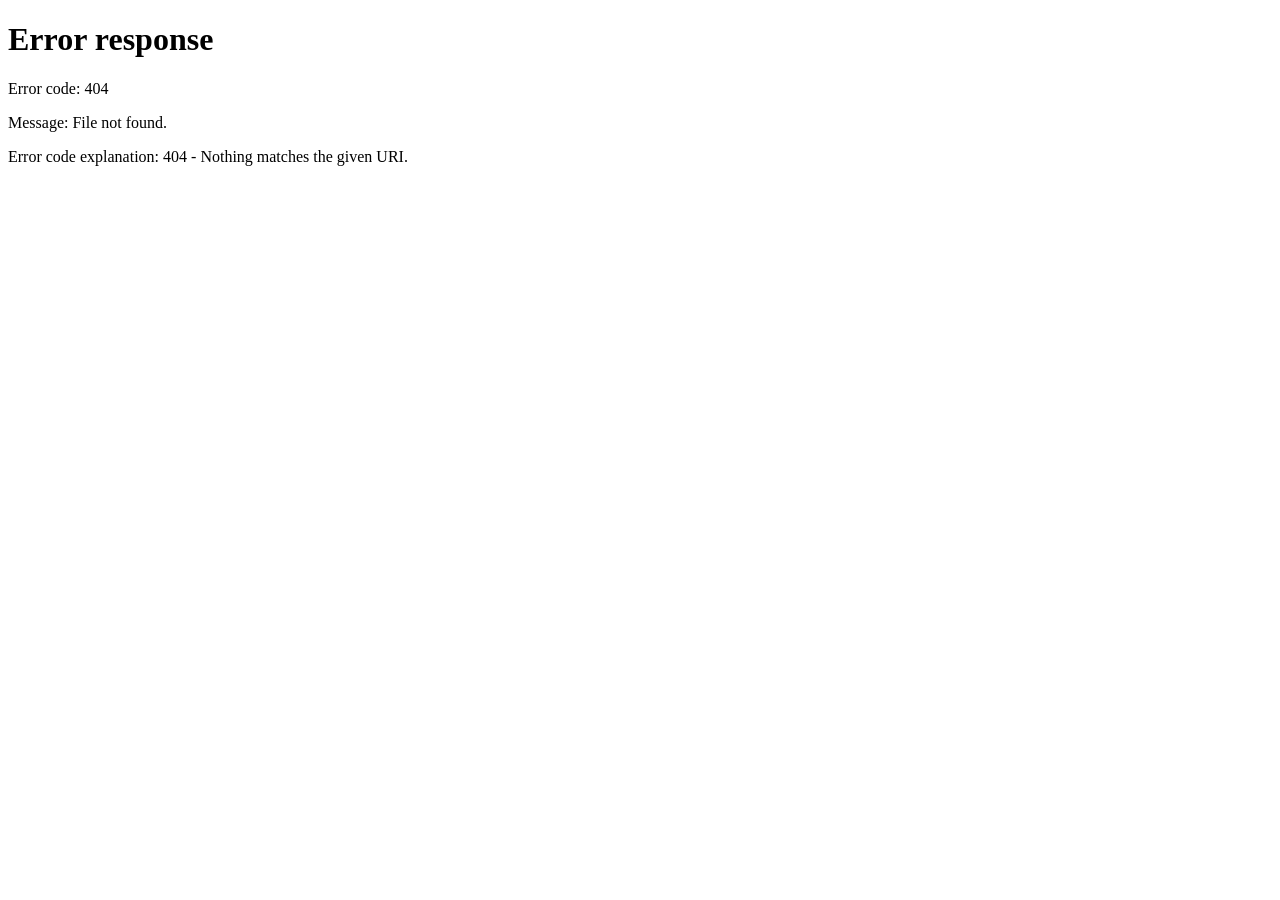
==== commit 7b32bc10: "Add files via upload" ====
--- a/ear_training.html
+++ b/ear_training.html
@@ -1,1518 +1,13 @@
 <!DOCTYPE html>
-<html lang="hi">
+<html lang="en">
 <head>
     <meta charset="UTF-8">
-    <meta name="viewport" content="width=device-width, initial-scale=1.0">
-    <meta name="description" content="हिंदुस्तानी शास्त्रीय संगीत के स्वरों और रागों के अभ्यास के लिए श्रवण प्रशिक्षण।">
-    <title>स्वर अभ्यास — श्रवण प्रशिक्षण</title>
-    <link rel="stylesheet" href="https://fonts.googleapis.com/css?family=Roboto:300,400,500,700&family=Noto+Sans+Devanagari:wght@400;500;600;700">
-    <style>
-        *, *::before, *::after { box-sizing: border-box; margin: 0; padding: 0; }
-
-        :root {
-            --blue: #426BBA;
-            --blue-dark: #315798;
-            --text: #333;
-            --muted: #666;
-            --light-muted: #888;
-            --border: #e8e8e8;
-            --surface: #fff;
-            --surface-soft: #f8f9fb;
-            --success: #27834a;
-            --error: #c33d3d;
-            --ati: #8a3f7a;
-            --ati-bg: #fbf3fa;
-        }
-
-        body {
-            font-family: 'Roboto', 'Noto Sans Devanagari', sans-serif;
-            font-weight: 300;
-            line-height: 1.6;
-            color: var(--text);
-            background: #fff;
-            min-height: 100vh;
-        }
-
-        button, input, select { font: inherit; }
-        a { color: var(--blue); text-decoration: none; }
-        a:hover { text-decoration: underline; }
-        h1, h2, h3 { font-weight: 400; color: #000; }
-
-        .container { max-width: 960px; margin: 0 auto; padding: 0 20px; }
-        .page-header { padding: 34px 0 25px; text-align: center; }
-        .back-link {
-            display: inline-flex;
-            align-items: center;
-            gap: 8px;
-            color: #555;
-            font-size: 0.95rem;
-            font-weight: 400;
-            margin-bottom: 20px;
-        }
-        .back-link:hover { color: var(--blue); }
-        .back-arrow { font-size: 1.2rem; line-height: 1; }
-        .page-title { font-size: 2.2rem; font-weight: 400; color: #000; line-height: 1.3; }
-        .page-subtitle { font-size: 1.1rem; color: var(--muted); margin-top: 5px; }
-
-        .app-layout { display: flex; flex-direction: column; gap: 18px; padding-bottom: 48px; }
-        .panel {
-            background: var(--surface);
-            border: 1px solid var(--border);
-            border-radius: 10px;
-            padding: 22px;
-        }
-        .settings-grid { display: grid; grid-template-columns: repeat(auto-fit, minmax(190px, 1fr)); gap: 18px; }
-        .field { display: flex; flex-direction: column; gap: 7px; min-width: 0; }
-        .field-label { color: #555; font-size: 0.9rem; font-weight: 500; }
-        select {
-            width: 100%;
-            min-height: 42px;
-            padding: 8px 10px;
-            color: var(--text);
-            background: #fff;
-            border: 1px solid #d8dce3;
-            border-radius: 6px;
-            cursor: pointer;
-        }
-        select:focus, input:focus-visible, button:focus-visible, a:focus-visible {
-            outline: 2px solid rgba(66, 107, 186, 0.35);
-            outline-offset: 2px;
-        }
-        .checkbox-list { display: flex; flex-direction: column; gap: 8px; padding-top: 2px; }
-        .check-label { display: flex; align-items: center; gap: 9px; color: #444; font-size: 0.92rem; cursor: pointer; }
-        .check-label input { width: 16px; height: 16px; accent-color: var(--blue); }
-
-        /* राग की जानकारी */
-        .raga-info { padding: 18px 22px; }
-        .raga-info-title { color: #555; font-size: 0.9rem; font-weight: 500; margin-bottom: 10px; }
-        .chips { display: flex; flex-wrap: wrap; gap: 8px; }
-        .chip {
-            display: inline-flex;
-            flex-direction: column;
-            align-items: center;
-            min-width: 54px;
-            padding: 5px 10px 4px;
-            border: 1px solid #dfe3e9;
-            border-radius: 8px;
-            background: #fff;
-            color: var(--blue);
-            font-size: 1.1rem;
-            font-weight: 600;
-            line-height: 1.3;
-        }
-        .chip small { font-size: 0.62rem; font-weight: 400; color: #777; }
-        .chip.vikrit { color: #97652e; }
-        .chip.ati { color: var(--ati); border-color: #dcb8d5; background: var(--ati-bg); }
-        .chip.ati small { color: var(--ati); font-weight: 500; }
-        .raga-note { margin-top: 12px; color: #555; font-size: 0.9rem; font-weight: 400; line-height: 1.65; }
-        .raga-note:empty { display: none; }
-
-        .volume-grid { display: grid; grid-template-columns: repeat(2, minmax(0, 1fr)); gap: 26px; }
-        .volume-field { display: flex; flex-direction: column; gap: 10px; }
-        .volume-heading { display: flex; justify-content: space-between; align-items: center; color: #555; font-size: 0.92rem; font-weight: 500; }
-        input[type="range"] { width: 100%; accent-color: var(--blue); cursor: pointer; }
-
-        .game-layout { display: grid; grid-template-columns: 220px minmax(0, 1fr); gap: 18px; align-items: stretch; }
-        .sidebar { display: flex; flex-direction: column; gap: 18px; }
-        .tanpura-panel { text-align: center; display: flex; flex-direction: column; align-items: center; }
-        .panel-heading { color: #555; font-size: 0.95rem; font-weight: 500; margin-bottom: 14px; }
-        .tanpura-button {
-            width: 78px;
-            height: 78px;
-            border: 2px solid #cbd4e4;
-            border-radius: 50%;
-            background: #f4f7fc;
-            color: var(--blue-dark);
-            font-size: 0.95rem;
-            font-weight: 500;
-            cursor: pointer;
-            transition: background 0.2s, border-color 0.2s, transform 0.2s;
-        }
-        .tanpura-button:hover { border-color: var(--blue); transform: translateY(-1px); }
-        .tanpura-button.is-on { background: var(--blue); border-color: var(--blue); color: #fff; }
-        .panel-note { color: var(--light-muted); font-size: 0.82rem; margin-top: 12px; }
-
-        .score-panel { text-align: center; flex: 1; display: flex; flex-direction: column; justify-content: center; }
-        .score-title { color: #555; font-size: 0.9rem; font-weight: 500; margin-bottom: 8px; }
-        .score-line { display: flex; justify-content: center; align-items: baseline; gap: 9px; color: #999; font-size: 1.5rem; }
-        .score-line .correct-score { color: var(--success); font-size: 2.4rem; font-weight: 400; }
-        .score-line .total-score { color: #555; font-size: 2rem; font-weight: 400; }
-        .score-caption { color: var(--light-muted); font-size: 0.78rem; margin-top: 2px; }
-        .streak-line { color: #555; font-size: 0.85rem; font-weight: 400; margin-top: 8px; }
-        .text-button { border: 0; background: transparent; color: var(--blue); cursor: pointer; font-size: 0.86rem; margin-top: 12px; }
-        .text-button:hover:not(:disabled) { text-decoration: underline; }
-
-        .game-panel { display: flex; flex-direction: column; gap: 22px; min-width: 0; }
-        .interaction-stage {
-            background: var(--surface-soft);
-            border: 1px solid #edf0f4;
-            border-radius: 8px;
-            padding: 25px 18px 20px;
-            text-align: center;
-        }
-        .action-row { display: flex; justify-content: center; flex-wrap: wrap; gap: 12px; margin-bottom: 14px; }
-        .tools-row { display: flex; justify-content: center; flex-wrap: wrap; gap: 8px 20px; margin-bottom: 24px; }
-        .tools-row .text-button { margin-top: 0; }
-        .primary-button, .secondary-button {
-            display: inline-flex;
-            justify-content: center;
-            align-items: center;
-            gap: 10px;
-            min-height: 48px;
-            padding: 10px 22px;
-            border-radius: 6px;
-            font-size: 1rem;
-            font-weight: 500;
-            cursor: pointer;
-            transition: background 0.2s, border-color 0.2s, transform 0.2s;
-        }
-        .primary-button { border: 1px solid var(--blue); color: #fff; background: var(--blue); }
-        .primary-button:hover:not(:disabled) { background: var(--blue-dark); border-color: var(--blue-dark); }
-        .secondary-button { border: 1px solid #d8dce3; color: #444; background: #fff; }
-        .secondary-button:hover:not(:disabled) { border-color: var(--blue); color: var(--blue); }
-        .primary-button:active:not(:disabled), .secondary-button:active:not(:disabled) { transform: translateY(1px); }
-        button:disabled { opacity: 0.42; cursor: not-allowed; }
-        .button-icon { font-size: 1.1rem; line-height: 1; }
-
-        .guess-title { color: #666; font-size: 0.88rem; font-weight: 500; letter-spacing: 0.04em; margin-bottom: 12px; }
-        .guess-visualizer { display: flex; justify-content: center; flex-wrap: wrap; gap: 10px; min-height: 64px; }
-        .guess-slot {
-            position: relative;
-            display: flex;
-            flex-direction: column;
-            justify-content: center;
-            align-items: center;
-            width: 66px;
-            min-height: 62px;
-            padding: 7px 3px;
-            border: 1px solid #dfe3e9;
-            border-radius: 8px;
-            background: #fff;
-            color: #333;
-        }
-        .guess-slot .slot-symbol { font-size: 1.35rem; font-weight: 600; line-height: 1.25; }
-        .guess-slot .slot-detail { font-size: 0.62rem; color: #777; line-height: 1.2; }
-        .guess-slot.empty { background: #fff; color: #aaa; font-size: 1.35rem; }
-        .guess-slot.correct { border-color: #8fcba4; background: #f2faf4; color: var(--success); }
-        .guess-slot.correct .slot-detail { color: #568565; }
-        .guess-slot.incorrect { border-color: #e5a0a0; background: #fff5f5; color: var(--error); }
-        .guess-slot.incorrect .slot-detail { color: #a66b6b; }
-        .octave-dot {
-            position: absolute;
-            left: 50%;
-            width: 5px;
-            height: 5px;
-            border-radius: 50%;
-            background: currentColor;
-            transform: translateX(-50%);
-            opacity: 0.7;
-        }
-        .octave-dot.top { top: 5px; }
-        .octave-dot.bottom { bottom: 5px; }
-        .feedback {
-            min-height: 30px;
-            margin-top: 18px;
-            font-size: 1rem;
-            font-weight: 400;
-            color: #666;
-        }
-        .feedback.success { color: var(--success); }
-        .feedback.error { color: var(--error); }
-
-        .swara-grids { display: flex; flex-direction: column; gap: 16px; }
-        .swara-grid { display: grid; grid-template-columns: repeat(var(--cols, 6), minmax(0, 1fr)); gap: 9px; }
-        .swara-grid.hidden { display: none; }
-        .swara-btn {
-            position: relative;
-            min-height: 78px;
-            display: flex;
-            flex-direction: column;
-            align-items: center;
-            justify-content: center;
-            gap: 2px;
-            padding: 9px 5px;
-            border: 1px solid #e0e4ea;
-            border-radius: 8px;
-            background: #fff;
-            cursor: pointer;
-            transition: border-color 0.18s, background 0.18s, transform 0.18s;
-        }
-        .swara-btn:hover:not(:disabled) { border-color: var(--blue); background: #f7f9fd; transform: translateY(-1px); }
-        .swara-btn.shuddha { color: var(--blue); }
-        .swara-btn.vikrit { color: #97652e; }
-        .swara-btn.ati { color: var(--ati); background: var(--ati-bg); border-color: #dcb8d5; }
-        .swara-btn.ati:hover:not(:disabled) { border-color: var(--ati); background: #f7e9f4; }
-        .swara-btn:disabled { background: #fafafa; border-color: #eee; opacity: 0.42; }
-        .swara-btn.out-of-raga { display: none; }
-        .swara-symbol { font-size: 1.55rem; font-weight: 600; line-height: 1.35; }
-        .swara-detail { color: #777; font-size: 0.72rem; font-weight: 400; }
-        .swara-btn.ati .swara-detail { color: var(--ati); font-weight: 500; }
-        .grid-label { color: #888; font-size: 0.78rem; font-weight: 500; margin-bottom: 6px; }
-
-        .page-header { position: relative; }
-        .lang-toggle {
-            position: absolute; top: 34px; right: 0;
-            padding: 6px 14px; border: 1px solid #d8dce3; border-radius: 999px;
-            background: #fff; color: #444; font-size: 0.9rem; font-weight: 500; cursor: pointer;
-            transition: border-color 0.2s, color 0.2s;
-        }
-        .lang-toggle:hover { border-color: var(--blue); color: var(--blue); }
-        .shruti-ref { padding: 0; }
-        .shruti-ref summary { cursor: pointer; padding: 16px 22px; color: #555; font-size: 0.95rem; font-weight: 500; }
-        .shruti-ref[open] summary { border-bottom: 1px solid var(--border); }
-        .ref-body { padding: 16px 22px 22px; }
-        .ref-intro { color: #666; font-size: 0.88rem; font-weight: 400; margin-bottom: 14px; line-height: 1.65; }
-        .table-wrap { overflow-x: auto; }
-        .ref-table { width: 100%; border-collapse: collapse; font-size: 0.88rem; font-weight: 400; }
-        .ref-table th, .ref-table td { padding: 7px 10px; border-bottom: 1px solid #eee; text-align: left; white-space: nowrap; }
-        .ref-table thead th { color: #555; font-weight: 500; background: var(--surface-soft); }
-        .ref-table tbody th { color: #000; font-weight: 500; vertical-align: top; background: #fff; }
-
-        @media (max-width: 760px) {
-            .game-layout { grid-template-columns: 1fr; }
-            .sidebar { display: grid; grid-template-columns: repeat(2, minmax(0, 1fr)); }
-            .score-panel { min-height: 160px; }
-        }
-        @media (max-width: 520px) {
-            .container { padding: 0 14px; }
-            .page-header { padding: 24px 0 20px; }
-            .page-title { font-size: 1.85rem; }
-            .page-subtitle { font-size: 0.98rem; }
-            .panel { padding: 16px; }
-            .settings-grid, .volume-grid { grid-template-columns: 1fr; gap: 15px; }
-            .sidebar { grid-template-columns: 1fr 1fr; gap: 12px; }
-            .tanpura-panel, .score-panel { padding: 15px 10px; }
-            .game-panel { padding: 14px; }
-            .interaction-stage { padding: 19px 10px 15px; }
-            .swara-grid { grid-template-columns: repeat(4, minmax(0, 1fr)); }
-            .primary-button, .secondary-button { width: 100%; }
-            .action-row { gap: 9px; }
-        }
-    </style>
+    <meta http-equiv="refresh" content="0; url=ragas/trainer.html">
+    <link rel="canonical" href="ragas/trainer.html">
+    <title>Swara Practice</title>
+    <script>location.replace('ragas/trainer.html');</script>
 </head>
 <body>
-    <main class="container">
-        <header class="page-header">
-            <button id="langToggle" class="lang-toggle" type="button">English</button>
-            <a class="back-link" href="index.html"><span class="back-arrow" aria-hidden="true">←</span> <span data-i18n="backLink">पोर्टफोलियो पर वापस</span></a>
-            <h1 class="page-title" data-i18n="title">स्वर अभ्यास</h1>
-            <p class="page-subtitle" data-i18n="subtitle">हिंदुस्तानी शास्त्रीय संगीत — श्रवण प्रशिक्षण</p>
-        </header>
-
-        <div class="app-layout">
-            <section class="panel settings-grid">
-                <div class="field">
-                    <label class="field-label" for="scaleSelect" data-i18n="lblScale">आधार स्वर (सा)</label>
-                    <select id="scaleSelect"></select>
-                </div>
-                <div class="field">
-                    <label class="field-label" for="ragaSelect" data-i18n="lblRaga">राग</label>
-                    <select id="ragaSelect"></select>
-                </div>
-                <div class="field">
-                    <label class="field-label" for="tuningSelect" data-i18n="lblTuning">स्वरस्थान</label>
-                    <select id="tuningSelect">
-                        <option value="raga" data-i18n="tuningRaga">राग के अनुसार श्रुति</option>
-                        <option value="standard" data-i18n="tuningStd">सामान्य (शुद्ध अंतराल)</option>
-                    </select>
-                </div>
-                <div class="field">
-                    <label class="field-label" for="modeSelect" data-i18n="lblMode">अभ्यास का प्रकार</label>
-                    <select id="modeSelect">
-                        <option value="1" data-i18n="mode1">एकल स्वर</option>
-                        <option value="2" data-i18n="mode2">दो स्वरों का क्रम</option>
-                        <option value="3" data-i18n="mode3">तीन स्वरों का क्रम</option>
-                        <option value="4" data-i18n="mode4">चार स्वरों का क्रम</option>
-                        <option value="5" data-i18n="mode5">पाँच स्वरों का क्रम</option>
-                    </select>
-                </div>
-                <div class="field">
-                    <label class="field-label" for="stepSelect" data-i18n="lblStep">स्वरों के बीच की दूरी</label>
-                    <select id="stepSelect">
-                        <option value="near" data-i18n="stepNear">निकट स्वर (सरल)</option>
-                        <option value="mid" data-i18n="stepMid">मध्यम</option>
-                        <option value="any" data-i18n="stepAny">कोई भी स्वर (कठिन)</option>
-                    </select>
-                </div>
-                <div class="field">
-                    <label class="field-label" for="tanpuraTuneSelect" data-i18n="lblTanpuraTune">तानपुरे का मिलान</label>
-                    <select id="tanpuraTuneSelect"></select>
-                </div>
-                <div class="field">
-                    <span class="field-label" data-i18n="lblOctave">सप्तक</span>
-                    <div class="checkbox-list">
-                        <label class="check-label"><input type="checkbox" id="mandraCheck"> <span data-i18n="mandra">मंद्र सप्तक</span></label>
-                        <label class="check-label"><input type="checkbox" id="taarCheck"> <span data-i18n="taar">तार सप्तक</span></label>
-                    </div>
-                </div>
-            </section>
-
-            <section class="panel raga-info">
-                <h2 class="raga-info-title" id="ragaInfoTitle"></h2>
-                <div id="ragaChips" class="chips"></div>
-                <p id="ragaNote" class="raga-note"></p>
-            </section>
-
-            <section class="panel volume-grid">
-                <div class="volume-field">
-                    <label class="volume-heading" for="fluteVolSlider" data-i18n="volFlute">बाँसुरी की ध्वनि</label>
-                    <input type="range" id="fluteVolSlider" min="0" max="1" step="0.05" value="0.7">
-                </div>
-                <div class="volume-field">
-                    <label class="volume-heading" for="tanpuraVolSlider" data-i18n="volTanpura">तानपुरे की ध्वनि</label>
-                    <input type="range" id="tanpuraVolSlider" min="0" max="1" step="0.05" value="0.5">
-                </div>
-            </section>
-
-            <div class="game-layout">
-                <aside class="sidebar">
-                    <section class="panel tanpura-panel">
-                        <h2 class="panel-heading" data-i18n="tanpura">तानपुरा</h2>
-                        <button id="tanpuraToggleBtn" class="tanpura-button" type="button" aria-pressed="false">
-                            <span id="tanpuraStateText">बंद</span>
-                        </button>
-                        <p class="panel-note" data-i18n="tanpuraNote">चार तारों की तानपुरा ध्वनि</p>
-                    </section>
-
-                    <section class="panel score-panel">
-                        <h2 class="score-title" data-i18n="scoreTitle">आपकी शुद्धता</h2>
-                        <div class="score-line">
-                            <span id="scoreVal" class="correct-score">०</span>
-                            <span>/</span>
-                            <span id="totalVal" class="total-score">०</span>
-                        </div>
-                        <p class="score-caption" data-i18n="scoreCaption">सही उत्तर / कुल प्रयास</p>
-                        <p class="streak-line"><span data-i18n="streak">लगातार सही:</span> <span id="streakVal">०</span></p>
-                        <button id="resetScoreBtn" class="text-button" type="button" data-i18n="reset">अंक रीसेट करें</button>
-                    </section>
-                </aside>
-
-                <section class="panel game-panel">
-                    <div class="interaction-stage">
-                        <div class="action-row">
-                            <button id="playPromptBtn" class="primary-button" type="button">
-                                <span class="button-icon" aria-hidden="true">▶</span>
-                                <span data-i18n="btnPlay">स्वर सुनें</span>
-                            </button>
-                            <button id="repeatPromptBtn" class="secondary-button" type="button" disabled>
-                                <span class="button-icon" aria-hidden="true">↻</span>
-                                <span data-i18n="btnRepeat">पुनः सुनें</span>
-                            </button>
-                        </div>
-                        <div class="tools-row">
-                            <button id="playSaBtn" class="text-button" type="button" data-i18n="btnSa">सा सुनें</button>
-                            <button id="playRagaBtn" class="text-button" type="button" data-i18n="btnRaga">राग के स्वर सुनें</button>
-                            <button id="revealBtn" class="text-button" type="button" data-i18n="btnReveal" disabled>उत्तर दिखाएँ</button>
-                        </div>
-
-                        <div class="guess-area">
-                            <h2 class="guess-title" data-i18n="guessTitle">आपका अनुमान</h2>
-                            <div id="guessVisualizer" class="guess-visualizer"></div>
-                        </div>
-
-                        <div id="feedbackText" class="feedback" role="status" aria-live="polite"></div>
-                    </div>
-
-                    <div class="swara-grids">
-                        <div>
-                            <div id="taarLabel" class="grid-label" data-i18n="taar" hidden>तार सप्तक</div>
-                            <div id="taarGrid" class="swara-grid hidden"></div>
-                        </div>
-                        <div>
-                            <div id="madhyaLabel" class="grid-label" data-i18n="madhya" hidden>मध्य सप्तक</div>
-                            <div id="madhyaGrid" class="swara-grid"></div>
-                        </div>
-                        <div>
-                            <div id="mandraLabel" class="grid-label" data-i18n="mandra" hidden>मंद्र सप्तक</div>
-                            <div id="mandraGrid" class="swara-grid hidden"></div>
-                        </div>
-                    </div>
-                    <p class="panel-note" data-i18n="panelNote"></p>
-                </section>
-            </div>
-
-            <details class="panel shruti-ref">
-                <summary data-i18n="refTitle">श्रुति-स्थान की तालिका</summary>
-                <div id="shrutiRef" class="ref-body"></div>
-            </details>
-        </div>
-    </main>
-
-    <script>
-        /* संगीत-सिद्धान्त और स्थिरांक */
-
-        // आधार स्वर: मध्य सप्तक के पश्चिमी पिचों के समतुल्य नाम देवनागरी में।
-        const SCALES = [
-            { name: 'सी', freq: 261.63 },
-            { name: 'सी तीव्र / डी कोमल', freq: 277.18 },
-            { name: 'डी', freq: 293.66 },
-            { name: 'डी तीव्र / ई कोमल', freq: 311.13 },
-            { name: 'ई', freq: 329.63 },
-            { name: 'एफ', freq: 349.23 },
-            { name: 'एफ तीव्र / जी कोमल', freq: 369.99 },
-            { name: 'जी', freq: 392.00 },
-            { name: 'जी तीव्र / ए कोमल', freq: 415.30 },
-            { name: 'ए', freq: 440.00 },
-            { name: 'ए तीव्र / बी कोमल', freq: 466.16 },
-            { name: 'बी', freq: 493.88 }
-        ];
-
-        // अति कोमल श्रुति-स्थान (पाइथागोरीय अनुपात), सामान्य कोमल स्वर से कुछ नीचे:
-        //   रे १६/१५ (११२ सेंट) → २५६/२४३ (९० सेंट)
-        //   ग ६/५ (३१६ सेंट)   → ३२/२७ (२९४ सेंट)
-        //   ध ८/५ (८१४ सेंट)   → १२८/८१ (७९२ सेंट)
-        //   नि ९/५ (१०१८ सेंट) → १६/९ (९९६ सेंट)
-        const ATI = { r: 256/243, g: 32/27, d: 128/81, n: 16/9 };
-
-        // बारह स्वर और उनके सामान्य (शुद्ध अंतराल) अनुपात। `ati` वह अति कोमल अनुपात है जो किसी राग में लग सकता है।
-        const SWARAS = [
-            { id: 'S', symbol: 'सा', name: 'सा',        detail: 'षड्ज',  ratio: 1,     isShuddha: true },
-            { id: 'r', symbol: 'रे', name: 'रे (कोमल)',  detail: 'कोमल',  ratio: 16/15, isShuddha: false, ati: ATI.r },
-            { id: 'R', symbol: 'रे', name: 'रे (शुद्ध)', detail: 'शुद्ध', ratio: 9/8,   isShuddha: true },
-            { id: 'g', symbol: 'ग',  name: 'ग (कोमल)',  detail: 'कोमल',  ratio: 6/5,   isShuddha: false, ati: ATI.g },
-            { id: 'G', symbol: 'ग',  name: 'ग (शुद्ध)', detail: 'शुद्ध', ratio: 5/4,   isShuddha: true },
-            { id: 'm', symbol: 'म',  name: 'म (शुद्ध)', detail: 'शुद्ध', ratio: 4/3,   isShuddha: true },
-            { id: 'M', symbol: 'म',  name: 'म (तीव्र)', detail: 'तीव्र', ratio: 45/32, isShuddha: false },
-            { id: 'P', symbol: 'प',  name: 'प',         detail: 'पंचम',  ratio: 3/2,   isShuddha: true },
-            { id: 'd', symbol: 'ध',  name: 'ध (कोमल)',  detail: 'कोमल',  ratio: 8/5,   isShuddha: false, ati: ATI.d },
-            { id: 'D', symbol: 'ध',  name: 'ध (शुद्ध)', detail: 'शुद्ध', ratio: 5/3,   isShuddha: true },
-            { id: 'n', symbol: 'नि', name: 'नि (कोमल)', detail: 'कोमल',  ratio: 9/5,   isShuddha: false, ati: ATI.n },
-            { id: 'N', symbol: 'नि', name: 'नि (शुद्ध)', detail: 'शुद्ध', ratio: 15/8,  isShuddha: true }
-        ];
-
-        /* राग: `notes` में प्रयुक्त स्वर, `tuning` में उस राग के विशिष्ट श्रुति-स्थान (स्वर → अनुपात),
-           `andolan` में वे स्वर जिन पर आंदोलन (धीमा कंपन) लगता है, और `note` में अतिरिक्त टिप्पणी।
-           जिन रागों में `tuning` नहीं है, उनमें सामान्य अनुपात ही लगते हैं।
-           श्रुति-स्थान परंपरा और घराने के अनुसार थोड़े बदलते हैं; किसी राग को बदलना हो तो केवल उसकी `tuning` पंक्ति बदलें। */
-        const RAGAS = {
-            'abhogi':            { name: 'अभोगी', notes: ['S','R','g','m','D'] },
-            'ahir_bhairav':      { name: 'अहीर भैरव', notes: ['S','r','G','m','P','D','n'], tuning: { r: ATI.r } },
-            'alhaiya_bilawal':   { name: 'अल्हैया बिलावल', notes: ['S','R','G','m','P','D','n','N'] },
-            'asavari':           { name: 'आसावरी', notes: ['S','R','g','m','P','d','n'] },
-            'bageshri':          { name: 'बागेश्री', notes: ['S','R','g','m','P','D','n'] },
-            'bahar':             { name: 'बहार', notes: ['S','R','g','m','P','D','n','N'] },
-            'basant':            { name: 'बसंत', notes: ['S','r','G','m','M','P','d','N'] },
-            'bhairav':           { name: 'भैरव', notes: ['S','r','G','m','P','d','N'], tuning: { r: ATI.r, d: ATI.d } },
-            'bhairavi':          { name: 'भैरवी', notes: ['S','r','g','m','P','d','n'] },
-            'bhimpalasi':        { name: 'भीमपलासी', notes: ['S','R','g','m','P','D','n'] },
-            'bhoopali':          { name: 'भूपाली (भूप)', notes: ['S','R','G','P','D'], tuning: { R: 10/9, D: 5/3 },
-                                   note: 'रे को १०/९ पर रखा गया है, जिससे ध (५/३) के साथ शुद्ध पंचम-संवाद बनता है।',
-                                   noteEn: 'Re is set at 10/9, which makes a pure fifth with Dha (5/3).' },
-            'bihag':             { name: 'बिहाग', notes: ['S','R','G','m','M','P','D','N'] },
-            'bilawal':           { name: 'बिलावल', notes: ['S','R','G','m','P','D','N'] },
-            'brindavani_sarang': { name: 'वृन्दावनी सारंग', notes: ['S','R','m','P','n','N'] },
-            'charukeshi':        { name: 'चारुकेशी', notes: ['S','R','G','m','P','d','n'] },
-            'darbari':           { name: 'दरबारी कान्हड़ा', notes: ['S','R','g','m','P','d','n'], tuning: { g: ATI.g, d: ATI.d }, andolan: ['g','d'],
-                                   note: 'ग और ध पर आंदोलन (धीमा कंपन) भी लगाया गया है, जो इस राग की पहचान है।',
-                                   noteEn: 'Ga and Dha also carry andolan (a slow oscillation), a hallmark of this raga.' },
-            'desh':              { name: 'देश', notes: ['S','R','G','m','P','D','n','N'] },
-            'durga':             { name: 'दुर्गा', notes: ['S','R','m','P','D'], tuning: { D: 27/16 },
-                                   note: 'ध को २७/१६ पर रखा गया है, जिससे रे (९/८) के साथ शुद्ध पंचम-संवाद बनता है।',
-                                   noteEn: 'Dha is set at 27/16, which makes a pure fifth with Re (9/8).' },
-            'gorakh_kalyan':     { name: 'गोरख कल्याण', notes: ['S','R','m','D','n'] },
-            'hameer':            { name: 'हमीर', notes: ['S','R','G','m','M','P','D','N'] },
-            'hindol':            { name: 'हिंडोल', notes: ['S','G','M','D','N'] },
-            'jaunpuri':          { name: 'जौनपुरी', notes: ['S','R','g','m','P','d','n'] },
-            'jog':               { name: 'जोग', notes: ['S','g','G','m','P','n','N'] },
-            'kafi':              { name: 'काफी', notes: ['S','R','g','m','P','D','n'] },
-            'kedar':             { name: 'केदार', notes: ['S','R','G','m','M','P','D','N'] },
-            'khamaj':            { name: 'खमाज', notes: ['S','R','G','m','P','D','n','N'] },
-            'madhuvanti':        { name: 'मधुवंती', notes: ['S','R','g','M','P','D','N'] },
-            'malkauns':          { name: 'मालकौंस', notes: ['S','g','m','d','n'], tuning: { g: ATI.g, d: ATI.d } },
-            'marwa':             { name: 'मारवा', notes: ['S','r','G','M','D','N'], tuning: { r: ATI.r } },
-            'megh':              { name: 'मेघ', notes: ['S','R','m','P','n'] },
-            'multani':           { name: 'मुल्तानी', notes: ['S','r','g','M','P','d','N'], tuning: { r: ATI.r, g: ATI.g, d: ATI.d } },
-            'patdeep':           { name: 'पटदीप', notes: ['S','R','g','m','P','D','N'] },
-            'purvi':             { name: 'पूर्वी', notes: ['S','r','G','m','M','P','d','N'] },
-            'shankara':          { name: 'शंकरा', notes: ['S','R','G','P','D','N'] },
-            'shree':             { name: 'श्री', notes: ['S','r','G','M','P','d','N'], tuning: { r: ATI.r } },
-            'shuddha_kalyan':    { name: 'शुद्ध कल्याण', notes: ['S','R','G','M','P','D','N'] },
-            'sohini':            { name: 'सोहनी', notes: ['S','r','G','M','D','N'] },
-            'tilak_kamod':       { name: 'तिलक कामोद', notes: ['S','R','G','m','P','D','N'] },
-            'todi':              { name: 'तोड़ी', notes: ['S','r','g','M','P','d','N'], tuning: { r: ATI.r, g: ATI.g, d: ATI.d } },
-            'yaman':             { name: 'यमन', notes: ['S','R','G','M','P','D','N'] },
-            'all':               { name: 'सभी बारह स्वर', notes: ['S','r','R','g','G','m','M','P','d','D','n','N'] }
-        };
-
-        const SAPTAKS = [
-            { id: 'taar', mult: 2, name: 'तार', dotPosition: 'top' },
-            { id: 'madhya', mult: 1, name: 'मध्य', dotPosition: null },
-            { id: 'mandra', mult: 0.5, name: 'मंद्र', dotPosition: 'bottom' }
-        ];
-
-        // तानपुरे की पहली तार (मंद्र सप्तक में): प, म, शुद्ध नि या कोमल नि।
-        const TANPURA_TUNINGS = {
-            auto: { name: 'राग के अनुसार', en: 'According to the raga', ratio: null },
-            P:    { name: 'सा – प (पंचम)', en: 'Sa – Pa (Pancham)', ratio: 0.75 },
-            m:    { name: 'सा – म (मध्यम)', en: 'Sa – Ma (Madhyam)', ratio: 2 / 3 },
-            N:    { name: 'सा – शुद्ध नि', en: 'Sa – shuddha Ni', ratio: 15 / 16 },
-            n:    { name: 'सा – कोमल नि', en: 'Sa – komal Ni', ratio: 0.9 }
-        };
-        const STEP_LIMITS = { near: 2, mid: 4, any: Infinity };
-        const STORAGE_KEY = 'swarAbhyasSettings.v2';
-
-        /* भाषा / Language */
-        const I18N = {
-            hi: {
-                pageTitle: 'स्वर अभ्यास — श्रवण प्रशिक्षण', backLink: 'पोर्टफोलियो पर वापस', title: 'स्वर अभ्यास',
-                subtitle: 'हिंदुस्तानी शास्त्रीय संगीत — श्रवण प्रशिक्षण',
-                lblScale: 'आधार स्वर (सा)', lblRaga: 'राग', lblTuning: 'स्वरस्थान',
-                tuningRaga: 'राग के अनुसार श्रुति', tuningStd: 'सामान्य (शुद्ध अंतराल)',
-                lblMode: 'अभ्यास का प्रकार', mode1: 'एकल स्वर', mode2: 'दो स्वरों का क्रम', mode3: 'तीन स्वरों का क्रम',
-                mode4: 'चार स्वरों का क्रम', mode5: 'पाँच स्वरों का क्रम',
-                lblStep: 'स्वरों के बीच की दूरी', stepNear: 'निकट स्वर (सरल)', stepMid: 'मध्यम', stepAny: 'कोई भी स्वर (कठिन)',
-                lblTanpuraTune: 'तानपुरे का मिलान', lblOctave: 'सप्तक',
-                mandra: 'मंद्र सप्तक', madhya: 'मध्य सप्तक', taar: 'तार सप्तक',
-                volFlute: 'बाँसुरी की ध्वनि', volTanpura: 'तानपुरे की ध्वनि',
-                tanpura: 'तानपुरा', tanpuraNote: 'चार तारों की तानपुरा ध्वनि', on: 'चालू', off: 'बंद',
-                scoreTitle: 'आपकी शुद्धता', scoreCaption: 'सही उत्तर / कुल प्रयास', streak: 'लगातार सही:', reset: 'अंक रीसेट करें',
-                btnPlay: 'स्वर सुनें', btnRepeat: 'पुनः सुनें', btnSa: 'सा सुनें', btnRaga: 'राग के स्वर सुनें', btnReveal: 'उत्तर दिखाएँ',
-                guessTitle: 'आपका अनुमान',
-                panelNote: 'कोई स्वर सुनाए बिना बटन दबाने पर वह स्वर बजेगा, इसलिए आप स्वरों को परख भी सकते हैं। शॉर्टकट: N — नया स्वर, R — पुनः सुनें।',
-                msgStart: 'आरम्भ करने के लिए «स्वर सुनें» दबाएँ।', msgListening: 'ध्यान से सुनिए…', msgRepeating: 'स्वरक्रम दोहराया जा रहा है…',
-                msgCorrect: 'सही! बहुत अच्छा!', msgWrong: 'गलत। सही स्वरक्रम था: {seq}', msgReveal: 'उत्तर: {seq}',
-                msgRagaChanged: 'राग बदल गया है। नया स्वर सुनने के लिए «स्वर सुनें» दबाएँ।',
-                msgTuningRaga: 'अब राग के अनुसार श्रुति-स्थान लग रहे हैं।', msgTuningStd: 'अब सामान्य (शुद्ध अंतराल) स्वरस्थान लग रहे हैं।',
-                msgModeChanged: 'अभ्यास का प्रकार बदल गया है। «स्वर सुनें» दबाएँ।', msgStepChanged: 'कठिनाई बदल गई है। «स्वर सुनें» दबाएँ।',
-                msgScoreReset: 'अंक रीसेट कर दिए गए हैं।', msgScalePlaying: 'राग के स्वर सुनिए: आरोह और अवरोह…',
-                msgScaleDone: 'अब «स्वर सुनें» दबाकर अभ्यास कीजिए।',
-                ariaNote: '{oct} सप्तक, {swara}', ragaInfoTitle: 'राग {name} के स्वर',
-                atiItem: '{sym} ({cents}, सामान्य कोमल {std})', atiNote: 'इस राग में अति कोमल श्रुति लगती है: {list}।',
-                stdNote: '«सामान्य» स्वरस्थान चुना है, इसलिए इस राग के विशिष्ट श्रुति-स्थान अभी नहीं लग रहे।',
-                cents: 'सेंट', hz: 'हर्ट्ज़', langBtn: 'English',
-                refTitle: 'श्रुति-स्थान की तालिका (गुरु से मिलान के लिए)',
-                refIntro: 'ये मान सामान्य परंपरा पर आधारित हैं और घराने के अनुसार बदल सकते हैं। हर खाने में «अनुपात · सेंट (सा से)» दिया है। अपने गुरु से मिलान करके स्रोत-कोड की RAGAS तालिका में संबंधित राग की tuning पंक्ति बदली जा सकती है।',
-                refRaga: 'राग', refSwara: 'स्वर', refUsed: 'इस राग में', refStd: 'सामान्य', refDiff: 'अंतर (सेंट)'
-            },
-            en: {
-                pageTitle: 'Swara Practice — Ear Training', backLink: 'Back to portfolio', title: 'Swara Practice',
-                subtitle: 'Hindustani classical music — ear training',
-                lblScale: 'Base pitch (Sa)', lblRaga: 'Raga', lblTuning: 'Tuning',
-                tuningRaga: 'Raga-specific shruti', tuningStd: 'Standard (just intervals)',
-                lblMode: 'Exercise type', mode1: 'Single swara', mode2: 'Sequence of two swaras', mode3: 'Sequence of three swaras',
-                mode4: 'Sequence of four swaras', mode5: 'Sequence of five swaras',
-                lblStep: 'Distance between swaras', stepNear: 'Neighbouring swaras (easier)', stepMid: 'Medium', stepAny: 'Any swara (harder)',
-                lblTanpuraTune: 'Tanpura tuning', lblOctave: 'Octaves',
-                mandra: 'Mandra (lower) octave', madhya: 'Madhya (middle) octave', taar: 'Taar (upper) octave',
-                volFlute: 'Flute volume', volTanpura: 'Tanpura volume',
-                tanpura: 'Tanpura', tanpuraNote: 'Four-string tanpura drone', on: 'On', off: 'Off',
-                scoreTitle: 'Your accuracy', scoreCaption: 'correct / total attempts', streak: 'Current streak:', reset: 'Reset score',
-                btnPlay: 'Play swaras', btnRepeat: 'Repeat', btnSa: 'Play Sa', btnRaga: 'Hear the raga’s swaras', btnReveal: 'Show answer',
-                guessTitle: 'Your guess',
-                panelNote: 'Pressing a button when nothing is being asked simply plays that swara, so you can also explore the notes. Shortcuts: N — new prompt, R — repeat.',
-                msgStart: 'Press “Play swaras” to begin.', msgListening: 'Listen carefully…', msgRepeating: 'Repeating the sequence…',
-                msgCorrect: 'Correct! Well done!', msgWrong: 'Not quite. The correct sequence was: {seq}', msgReveal: 'Answer: {seq}',
-                msgRagaChanged: 'Raga changed. Press “Play swaras” for a new prompt.',
-                msgTuningRaga: 'Now using the raga’s own shruti positions.', msgTuningStd: 'Now using standard just-interval pitches.',
-                msgModeChanged: 'Exercise type changed. Press “Play swaras”.', msgStepChanged: 'Difficulty changed. Press “Play swaras”.',
-                msgScoreReset: 'Score reset.', msgScalePlaying: 'Listen to the raga’s swaras: ascending, then descending…',
-                msgScaleDone: 'Now press “Play swaras” to practise.',
-                ariaNote: '{oct} octave, {swara}', ragaInfoTitle: 'Swaras of Raga {name}',
-                atiItem: '{sym} ({cents}; usual komal is {std})', atiNote: 'This raga uses ati-komal shruti: {list}.',
-                stdNote: 'Standard tuning is selected, so this raga’s own shruti positions are not being applied.',
-                cents: 'cents', hz: 'Hz', langBtn: 'हिन्दी',
-                refTitle: 'Shruti reference table (for checking with your teacher)',
-                refIntro: 'These values follow common practice and vary by gharana. Each cell shows “ratio · cents above Sa”. After checking with your teacher, edit the tuning line of the relevant raga in the RAGAS table in the page source.',
-                refRaga: 'Raga', refSwara: 'Swara', refUsed: 'In this raga', refStd: 'Standard', refDiff: 'Difference (cents)'
-            }
-        };
-        let lang = 'hi';
-        let lastFeedback = { key: 'msgStart', type: '', params: null };
-
-        function t(key, params) {
-            let text = (I18N[lang] && I18N[lang][key] !== undefined) ? I18N[lang][key] : (I18N.hi[key] !== undefined ? I18N.hi[key] : key);
-            if (params) Object.keys(params).forEach(name => { text = text.split(`{${name}}`).join(params[name]); });
-            return text;
-        }
-
-        const ROMAN = { S: 'Sa', r: 'Re', R: 'Re', g: 'Ga', G: 'Ga', m: 'Ma', M: 'Ma', P: 'Pa', d: 'Dha', D: 'Dha', n: 'Ni', N: 'Ni' };
-        const DETAIL_EN = { 'षड्ज': 'Shadja', 'कोमल': 'komal', 'शुद्ध': 'shuddha', 'तीव्र': 'tivra', 'पंचम': 'Pancham', 'अति कोमल': 'ati-komal' };
-        const SCALE_EN = ['C', 'C♯ / D♭', 'D', 'D♯ / E♭', 'E', 'F', 'F♯ / G♭', 'G', 'G♯ / A♭', 'A', 'A♯ / B♭', 'B'];
-        const OCTAVE_WORD = {
-            hi: { taar: 'तार', madhya: 'मध्य', mandra: 'मंद्र' },
-            en: { taar: 'Taar', madhya: 'Madhya', mandra: 'Mandra' }
-        };
-        const RAGA_EN = {
-            abhogi: 'Abhogi', ahir_bhairav: 'Ahir Bhairav', alhaiya_bilawal: 'Alhaiya Bilawal', asavari: 'Asavari', bageshri: 'Bageshri',
-            bahar: 'Bahar', basant: 'Basant', bhairav: 'Bhairav', bhairavi: 'Bhairavi', bhimpalasi: 'Bhimpalasi', bhoopali: 'Bhoopali (Bhoop)',
-            bihag: 'Bihag', bilawal: 'Bilawal', brindavani_sarang: 'Brindavani Sarang', charukeshi: 'Charukeshi', darbari: 'Darbari Kanada',
-            desh: 'Desh', durga: 'Durga', gorakh_kalyan: 'Gorakh Kalyan', hameer: 'Hameer', hindol: 'Hindol', jaunpuri: 'Jaunpuri', jog: 'Jog',
-            kafi: 'Kafi', kedar: 'Kedar', khamaj: 'Khamaj', madhuvanti: 'Madhuvanti', malkauns: 'Malkauns', marwa: 'Marwa', megh: 'Megh',
-            multani: 'Multani', patdeep: 'Patdeep', purvi: 'Purvi', shankara: 'Shankara', shree: 'Shree', shuddha_kalyan: 'Shuddha Kalyan',
-            sohini: 'Sohini', tilak_kamod: 'Tilak Kamod', todi: 'Todi', yaman: 'Yaman', all: 'All twelve swaras'
-        };
-
-        function num(value) { return lang === 'hi' ? toDevanagariDigits(value) : String(value); }
-        function sym(swara) { return lang === 'hi' ? swara.symbol : ROMAN[swara.id]; }
-        function ragaName(key) { return lang === 'hi' ? RAGAS[key].name : (RAGA_EN[key] || key); }
-        function octaveWord(id) { return OCTAVE_WORD[lang][id]; }
-        function detailText(hiText) { return lang === 'hi' ? hiText : (DETAIL_EN[hiText] || hiText); }
-
-        // भिन्न के रूप में अनुपात (जैसे 256/243)।
-        function ratioText(ratio) {
-            for (let den = 1; den <= 128; den++) {
-                const numerator = Math.round(ratio * den);
-                if (Math.abs(numerator / den - ratio) < 1e-9) return `${num(numerator)}/${num(den)}`;
-            }
-            return ratio.toFixed(4);
-        }
-
-        const DEVANAGARI_DIGITS = '०१२३४५६७८९';
-        function toDevanagariDigits(value) {
-            return String(value).replace(/[0-9]/g, digit => DEVANAGARI_DIGITS[Number(digit)]);
-        }
-
-        /* अनुप्रयोग की स्थिति */
-        let audioCtx = null;
-        let fluteMasterGain = null;
-        let tanpuraMasterGain = null;
-        let fluteWave = null;
-        let fluteBus = null;
-        let breathBuffer = null;
-        let baseFreq = SCALES[1].freq;
-
-        const state = {
-            raga: 'yaman',
-            modeLength: 1,
-            difficulty: 'near',
-            tuning: 'raga',
-            tanpuraTune: 'auto',
-            isPlaying: false,
-            tanpuraOn: false,
-            tanpuraInterval: null,
-            score: 0,
-            total: 0,
-            streak: 0,
-            promptSequence: [],
-            guessSequence: []
-        };
-
-        const $ = id => document.getElementById(id);
-        const els = {
-            scaleSelect: $('scaleSelect'),
-            ragaSelect: $('ragaSelect'),
-            tuningSelect: $('tuningSelect'),
-            modeSelect: $('modeSelect'),
-            stepSelect: $('stepSelect'),
-            tanpuraTuneSelect: $('tanpuraTuneSelect'),
-            mandraCheck: $('mandraCheck'),
-            taarCheck: $('taarCheck'),
-            ragaChips: $('ragaChips'),
-            ragaNote: $('ragaNote'),
-            ragaInfoTitle: $('ragaInfoTitle'),
-            tanpuraToggleBtn: $('tanpuraToggleBtn'),
-            tanpuraStateText: $('tanpuraStateText'),
-            playPromptBtn: $('playPromptBtn'),
-            repeatPromptBtn: $('repeatPromptBtn'),
-            playSaBtn: $('playSaBtn'),
-            playRagaBtn: $('playRagaBtn'),
-            revealBtn: $('revealBtn'),
-            guessVisualizer: $('guessVisualizer'),
-            feedbackText: $('feedbackText'),
-            taarGrid: $('taarGrid'),
-            madhyaGrid: $('madhyaGrid'),
-            mandraGrid: $('mandraGrid'),
-            taarLabel: $('taarLabel'),
-            madhyaLabel: $('madhyaLabel'),
-            mandraLabel: $('mandraLabel'),
-            scoreVal: $('scoreVal'),
-            totalVal: $('totalVal'),
-            streakVal: $('streakVal'),
-            resetBtn: $('resetScoreBtn'),
-            fluteVolSlider: $('fluteVolSlider'),
-            tanpuraVolSlider: $('tanpuraVolSlider'),
-            langToggle: $('langToggle'),
-            shrutiRef: $('shrutiRef')
-        };
-
-        /* श्रुति-स्थान की गणना */
-
-        // वर्तमान राग और स्वरस्थान-सेटिंग के अनुसार स्वर का वास्तविक अनुपात।
-        function effectiveRatio(swara, ragaKey = state.raga) {
-            const raga = RAGAS[ragaKey];
-            if (state.tuning === 'raga' && raga.tuning && raga.tuning[swara.id] !== undefined) {
-                return raga.tuning[swara.id];
-            }
-            return swara.ratio;
-        }
-
-        function isAti(swara, ratio) {
-            return swara.ati !== undefined && Math.abs(ratio - swara.ati) < 1e-9;
-        }
-
-        function swaraDetail(swara) {
-            return detailText(isAti(swara, effectiveRatio(swara)) ? 'अति कोमल' : swara.detail);
-        }
-
-        function swaraName(swara) {
-            if (swara.id === 'S' || swara.id === 'P') return sym(swara);
-            return `${sym(swara)} (${swaraDetail(swara)})`;
-        }
-
-        function centsOf(ratio) {
-            return 1200 * Math.log2(ratio);
-        }
-
-        function centsText(ratio) {
-            return `${num(Math.round(centsOf(ratio)))} ${t('cents')}`;
-        }
-
-        function hasAndolan(swara) {
-            const raga = RAGAS[state.raga];
-            return state.tuning === 'raga' && Array.isArray(raga.andolan) && raga.andolan.includes(swara.id);
-        }
-
-        /* ध्वनि निर्माण */
-        function initAudio() {
-            if (!audioCtx) {
-                audioCtx = new (window.AudioContext || window.webkitAudioContext)();
-
-                fluteMasterGain = audioCtx.createGain();
-                fluteMasterGain.gain.value = els.fluteVolSlider.value;
-                fluteMasterGain.connect(audioCtx.destination);
-
-                tanpuraMasterGain = audioCtx.createGain();
-                tanpuraMasterGain.gain.value = els.tanpuraVolSlider.value;
-                tanpuraMasterGain.connect(audioCtx.destination);
-
-                // बाँसुरी जैसी कोमल तरंग: मूल स्वर प्रबल, ऊँचे हार्मोनिक हल्के।
-                fluteWave = audioCtx.createPeriodicWave(
-                    new Float32Array([0, 0, 0, 0, 0, 0]),
-                    new Float32Array([0, 1, 0.22, 0.1, 0.04, 0.02])
-                );
-
-                // फूँक की हल्की सरसराहट के लिए दोहराया जाने वाला शोर।
-                breathBuffer = audioCtx.createBuffer(1, audioCtx.sampleRate * 2, audioCtx.sampleRate);
-                const breathData = breathBuffer.getChannelData(0);
-                for (let i = 0; i < breathData.length; i++) breathData[i] = Math.random() * 2 - 1;
-
-                // बाँसुरी → (सीधी ध्वनि + हल्की गूँज) → मास्टर वॉल्यूम।
-                fluteBus = audioCtx.createGain();
-                const dry = audioCtx.createGain();
-                const wet = audioCtx.createGain();
-                const reverb = audioCtx.createConvolver();
-                reverb.buffer = buildImpulse(1.5, 2.8);
-                dry.gain.value = 0.85;
-                wet.gain.value = 0.22;
-                fluteBus.connect(dry);
-                dry.connect(fluteMasterGain);
-                fluteBus.connect(reverb);
-                reverb.connect(wet);
-                wet.connect(fluteMasterGain);
-            }
-            if (audioCtx.state === 'suspended') audioCtx.resume();
-        }
-
-        // कक्ष जैसी हल्की गूँज के लिए कृत्रिम आवेग-प्रतिक्रिया।
-        function buildImpulse(seconds, decay) {
-            const length = Math.floor(audioCtx.sampleRate * seconds);
-            const impulse = audioCtx.createBuffer(2, length, audioCtx.sampleRate);
-            for (let channel = 0; channel < 2; channel++) {
-                const data = impulse.getChannelData(channel);
-                for (let i = 0; i < length; i++) {
-                    data[i] = (Math.random() * 2 - 1) * Math.pow(1 - i / length, decay);
-                }
-            }
-            return impulse;
-        }
-
-        function playFluteNote(swara, saptakMult, timeOffset, duration = 0.8) {
-            const freq = baseFreq * effectiveRatio(swara) * saptakMult;
-            const t0 = audioCtx.currentTime + timeOffset;
-            const end = t0 + duration;
-            const andolan = hasAndolan(swara);
-
-            // स्वर: आरम्भ में पल भर का हल्का उठान, फिर स्थिर।
-            const osc = audioCtx.createOscillator();
-            osc.setPeriodicWave(fluteWave);
-            osc.frequency.setValueAtTime(freq * 0.985, t0);
-            osc.frequency.exponentialRampToValueAtTime(freq, t0 + 0.07);
-
-            // कंपन (सेंट में): देर से शुरू होने वाला हल्का; आंदोलन वाले स्वर पर धीमा और चौड़ा।
-            const vibrato = audioCtx.createOscillator();
-            const vibratoDepth = audioCtx.createGain();
-            vibrato.frequency.setValueAtTime(andolan ? 3 : 5.2, t0);
-            vibratoDepth.gain.setValueAtTime(0, t0);
-            vibratoDepth.gain.setValueAtTime(0, t0 + 0.15);
-            vibratoDepth.gain.linearRampToValueAtTime(andolan ? 22 : 7, t0 + 0.5);
-            vibrato.connect(vibratoDepth);
-            vibratoDepth.connect(osc.detune);
-
-            // ऊँचे हार्मोनिक आरम्भ में थोड़े खुले, फिर नर्म।
-            const tone = audioCtx.createBiquadFilter();
-            tone.type = 'lowpass';
-            tone.Q.setValueAtTime(0.6, t0);
-            tone.frequency.setValueAtTime(Math.min(freq * 7, 12000), t0);
-            tone.frequency.exponentialRampToValueAtTime(Math.min(freq * 4, 9000), t0 + 0.25);
-
-            // साँस के दबाव जैसा आयाम।
-            const attack = 0.07;
-            const release = Math.min(0.14, duration / 3);
-            const amp = audioCtx.createGain();
-            amp.gain.setValueAtTime(0, t0);
-            amp.gain.linearRampToValueAtTime(0.75, t0 + attack);
-            amp.gain.linearRampToValueAtTime(0.58, t0 + attack + 0.22);
-            amp.gain.setValueAtTime(0.58, end - release);
-            amp.gain.linearRampToValueAtTime(0, end);
-
-            // साँस की बहुत हल्की धड़कन।
-            const tremolo = audioCtx.createOscillator();
-            const tremoloDepth = audioCtx.createGain();
-            const tremoloGain = audioCtx.createGain();
-            tremolo.frequency.setValueAtTime(4.6, t0);
-            tremoloDepth.gain.setValueAtTime(0.03, t0);
-            tremoloGain.gain.setValueAtTime(0.97, t0);
-            tremolo.connect(tremoloDepth);
-            tremoloDepth.connect(tremoloGain.gain);
-
-            // फूँक की सरसराहट।
-            const breath = audioCtx.createBufferSource();
-            const breathFilter = audioCtx.createBiquadFilter();
-            const breathGain = audioCtx.createGain();
-            breath.buffer = breathBuffer;
-            breath.loop = true;
-            breathFilter.type = 'bandpass';
-            breathFilter.frequency.setValueAtTime(Math.min(freq * 2.2, 6000), t0);
-            breathFilter.Q.setValueAtTime(1.2, t0);
-            breathGain.gain.setValueAtTime(0, t0);
-            breathGain.gain.linearRampToValueAtTime(0.09, t0 + 0.03);
-            breathGain.gain.linearRampToValueAtTime(0.035, t0 + 0.2);
-            breathGain.gain.setValueAtTime(0.035, end - release);
-            breathGain.gain.linearRampToValueAtTime(0, end);
-
-            osc.connect(tone);
-            tone.connect(amp);
-            amp.connect(tremoloGain);
-            tremoloGain.connect(fluteBus);
-            breath.connect(breathFilter);
-            breathFilter.connect(breathGain);
-            breathGain.connect(fluteBus);
-
-            osc.start(t0);
-            vibrato.start(t0);
-            tremolo.start(t0);
-            breath.start(t0, Math.random() * 1.5);
-            [osc, vibrato, tremolo, breath].forEach(node => node.stop(end + 0.05));
-        }
-
-        // items: [{ swara, mult }]
-        function playItems(items, { noteDuration = 0.8, gap = 0.1, onDone = null } = {}) {
-            initAudio();
-            state.isPlaying = true;
-            updateControls();
-
-            items.forEach((item, index) => {
-                playFluteNote(item.swara, item.mult, index * (noteDuration + gap), noteDuration);
-            });
-
-            const totalDuration = items.length * (noteDuration + gap) * 1000;
-            window.setTimeout(() => {
-                state.isPlaying = false;
-                updateControls();
-                if (onDone) onDone();
-            }, totalDuration);
-        }
-
-        function sequenceToItems(sequence) {
-            return sequence.map(note => ({
-                swara: SWARAS.find(s => s.id === note.swaraId),
-                mult: SAPTAKS.find(s => s.id === note.saptakId).mult
-            }));
-        }
-
-        function playSequence(sequence) {
-            playItems(sequenceToItems(sequence));
-        }
-
-        function playSingleNotePreview(saptakId, swaraId) {
-            const swara = SWARAS.find(item => item.id === swaraId);
-            const saptak = SAPTAKS.find(item => item.id === saptakId);
-            initAudio();
-            playFluteNote(swara, saptak.mult, 0, 0.5);
-        }
-
-        function playReferenceSa() {
-            if (state.isPlaying) return;
-            initAudio();
-            playItems([{ swara: SWARAS[0], mult: 1 }], { noteDuration: 1.8, gap: 0.1 });
-        }
-
-        // राग के स्वर: मध्य सप्तक का आरोह, तार सा, फिर अवरोह (सरल स्वर-समूह, वक्र चाल नहीं)।
-        function playRagaScale() {
-            if (state.isPlaying) return;
-            const notes = SWARAS.filter(s => RAGAS[state.raga].notes.includes(s.id));
-            const ascending = notes.map(swara => ({ swara, mult: 1 }));
-            const topSa = [{ swara: SWARAS[0], mult: 2 }];
-            const descending = [...notes].reverse().map(swara => ({ swara, mult: 1 }));
-            setFeedback('msgScalePlaying', '');
-            playItems([...ascending, ...topSa, ...descending], {
-                noteDuration: 0.6,
-                gap: 0.05,
-                onDone: () => setFeedback('msgScaleDone', '')
-            });
-        }
-
-        function playTanpuraString(ratio, startTime) {
-            const freq = baseFreq * ratio;
-            const oscSaw = audioCtx.createOscillator();
-            const oscTri = audioCtx.createOscillator();
-            const filter = audioCtx.createBiquadFilter();
-            const gain = audioCtx.createGain();
-
-            oscSaw.type = 'sawtooth';
-            oscTri.type = 'triangle';
-            oscSaw.frequency.setValueAtTime(freq, startTime);
-            oscTri.frequency.setValueAtTime(freq, startTime);
-
-            filter.type = 'lowpass';
-            filter.Q.setValueAtTime(2.5, startTime);
-            filter.frequency.setValueAtTime(freq * 8, startTime);
-            filter.frequency.exponentialRampToValueAtTime(freq * 1.5, startTime + 1.5);
-            filter.frequency.linearRampToValueAtTime(freq, startTime + 4.5);
-
-            gain.gain.setValueAtTime(0, startTime);
-            gain.gain.linearRampToValueAtTime(0.3, startTime + 0.3);
-            gain.gain.exponentialRampToValueAtTime(0.1, startTime + 2.0);
-            gain.gain.exponentialRampToValueAtTime(0.001, startTime + 5.0);
-
-            const mixGainSaw = audioCtx.createGain();
-            const mixGainTri = audioCtx.createGain();
-            mixGainSaw.gain.value = 0.35;
-            mixGainTri.gain.value = 0.65;
-            oscSaw.connect(mixGainSaw);
-            oscTri.connect(mixGainTri);
-            mixGainSaw.connect(filter);
-            mixGainTri.connect(filter);
-            filter.connect(gain);
-            gain.connect(tanpuraMasterGain);
-
-            oscSaw.start(startTime);
-            oscTri.start(startTime);
-            oscSaw.stop(startTime + 5.5);
-            oscTri.stop(startTime + 5.5);
-        }
-
-        function tanpuraFirstRatio() {
-            let key = state.tanpuraTune;
-            if (key === 'auto') {
-                const notes = RAGAS[state.raga].notes;
-                key = notes.includes('P') ? 'P' : (notes.includes('N') ? 'N' : 'm');
-            }
-            return TANPURA_TUNINGS[key].ratio;
-        }
-
-        function scheduleTanpuraCycle() {
-            if (!state.tanpuraOn) return;
-            const now = audioCtx.currentTime;
-            playTanpuraString(tanpuraFirstRatio(), now);
-            playTanpuraString(1.0, now + 1.0);
-            playTanpuraString(1.0, now + 2.0);
-            playTanpuraString(0.5, now + 3.0);
-        }
-
-        function toggleTanpura() {
-            initAudio();
-            state.tanpuraOn = !state.tanpuraOn;
-            els.tanpuraToggleBtn.classList.toggle('is-on', state.tanpuraOn);
-            els.tanpuraToggleBtn.setAttribute('aria-pressed', String(state.tanpuraOn));
-            els.tanpuraStateText.innerText = state.tanpuraOn ? t('on') : t('off');
-
-            if (state.tanpuraOn) {
-                scheduleTanpuraCycle();
-                state.tanpuraInterval = window.setInterval(scheduleTanpuraCycle, 4500);
-            } else {
-                window.clearInterval(state.tanpuraInterval);
-            }
-        }
-
-        /* सेटिंग का संग्रह (केवल इसी ब्राउज़र में) */
-        function saveSettings() {
-            try {
-                localStorage.setItem(STORAGE_KEY, JSON.stringify({
-                    scale: els.scaleSelect.value,
-                    lang: lang,
-                    raga: state.raga,
-                    tuning: state.tuning,
-                    mode: state.modeLength,
-                    difficulty: state.difficulty,
-                    tanpuraTune: state.tanpuraTune,
-                    mandra: els.mandraCheck.checked,
-                    taar: els.taarCheck.checked,
-                    fluteVol: els.fluteVolSlider.value,
-                    tanpuraVol: els.tanpuraVolSlider.value
-                }));
-            } catch (error) { /* संग्रह उपलब्ध न हो तो चुपचाप आगे बढ़ें */ }
-        }
-
-        function loadSettings() {
-            let saved = {};
-            try { saved = JSON.parse(localStorage.getItem(STORAGE_KEY) || '{}') || {}; } catch (error) { saved = {}; }
-
-            if (saved.scale !== undefined && SCALES[saved.scale]) els.scaleSelect.value = saved.scale;
-            if (saved.raga && RAGAS[saved.raga]) state.raga = saved.raga;
-            if (saved.tuning === 'raga' || saved.tuning === 'standard') state.tuning = saved.tuning;
-            if ([1, 2, 3, 4, 5].includes(Number(saved.mode))) state.modeLength = Number(saved.mode);
-            if (STEP_LIMITS[saved.difficulty] !== undefined) state.difficulty = saved.difficulty;
-            if (TANPURA_TUNINGS[saved.tanpuraTune]) state.tanpuraTune = saved.tanpuraTune;
-            els.mandraCheck.checked = Boolean(saved.mandra);
-            els.taarCheck.checked = Boolean(saved.taar);
-            if (saved.fluteVol !== undefined) els.fluteVolSlider.value = saved.fluteVol;
-            if (saved.tanpuraVol !== undefined) els.tanpuraVolSlider.value = saved.tanpuraVol;
-
-            baseFreq = SCALES[els.scaleSelect.value].freq;
-            els.ragaSelect.value = state.raga;
-            els.tuningSelect.value = state.tuning;
-            els.modeSelect.value = String(state.modeLength);
-            els.stepSelect.value = state.difficulty;
-            els.tanpuraTuneSelect.value = state.tanpuraTune;
-        }
-
-        /* दृश्य */
-        function detectLanguage() {
-            try {
-                const saved = JSON.parse(localStorage.getItem(STORAGE_KEY) || '{}') || {};
-                if (saved.lang === 'hi' || saved.lang === 'en') return saved.lang;
-            } catch (error) { /* ignore */ }
-            // पहली बार: हिंदी/मराठी/संस्कृत/नेपाली ब्राउज़र में हिंदी, अन्यथा अंग्रेज़ी। इसे बदलने के लिए यहाँ 'hi' या 'en' लौटाएँ।
-            return /^(hi|mr|sa|ne)/i.test(navigator.language || '') ? 'hi' : 'en';
-        }
-
-        function buildSelect(select, entries) {
-            const previous = select.value;
-            select.innerHTML = '';
-            entries.forEach(([value, label]) => {
-                const option = document.createElement('option');
-                option.value = value;
-                option.innerText = label;
-                select.appendChild(option);
-            });
-            if (previous && [...select.options].some(option => option.value === previous)) select.value = previous;
-        }
-
-        // भाषा बदलने पर सारा पाठ फिर से बनाएँ।
-        function applyLanguage() {
-            document.documentElement.lang = lang;
-            document.title = t('pageTitle');
-            document.querySelectorAll('[data-i18n]').forEach(el => { el.textContent = t(el.dataset.i18n); });
-
-            buildSelect(els.scaleSelect, SCALES.map((scale, index) =>
-                [String(index), `${lang === 'hi' ? scale.name : SCALE_EN[index]} (${num(scale.freq.toFixed(2))} ${t('hz')})`]));
-            buildSelect(els.ragaSelect, Object.keys(RAGAS).map(key => [key, ragaName(key)]));
-            buildSelect(els.tanpuraTuneSelect, Object.keys(TANPURA_TUNINGS).map(key =>
-                [key, lang === 'hi' ? TANPURA_TUNINGS[key].name : TANPURA_TUNINGS[key].en]));
-
-            els.tanpuraStateText.innerText = state.tanpuraOn ? t('on') : t('off');
-            els.langToggle.textContent = t('langBtn');
-            renderScore();
-            refreshRagaView();
-            renderVisualizer();
-            renderFeedback();
-            renderShrutiRef();
-        }
-
-        function renderShrutiRef() {
-            let rows = '';
-            Object.keys(RAGAS).forEach(key => {
-                const raga = RAGAS[key];
-                if (!raga.tuning) return;
-                const swaras = SWARAS.filter(s => raga.notes.includes(s.id) && raga.tuning[s.id] !== undefined);
-                swaras.forEach((swara, index) => {
-                    const used = raga.tuning[swara.id];
-                    const diff = Math.round(centsOf(used) - centsOf(swara.ratio));
-                    const sign = diff > 0 ? '+' : (diff < 0 ? '−' : '');
-                    rows += `<tr>${index === 0 ? `<th scope="rowgroup" rowspan="${swaras.length}">${ragaName(key)}</th>` : ''}`
-                        + `<td>${sym(swara)}</td>`
-                        + `<td>${ratioText(used)} · ${num(Math.round(centsOf(used)))}</td>`
-                        + `<td>${ratioText(swara.ratio)} · ${num(Math.round(centsOf(swara.ratio)))}</td>`
-                        + `<td>${sign}${num(Math.abs(diff))}</td></tr>`;
-                });
-            });
-            els.shrutiRef.innerHTML = `<p class="ref-intro">${t('refIntro')}</p>`
-                + `<div class="table-wrap"><table class="ref-table"><thead><tr><th>${t('refRaga')}</th><th>${t('refSwara')}</th>`
-                + `<th>${t('refUsed')}</th><th>${t('refStd')}</th><th>${t('refDiff')}</th></tr></thead><tbody>${rows}</tbody></table></div>`;
-        }
-
-        function setupUI() {
-            lang = detectLanguage();
-
-            SAPTAKS.forEach(saptak => {
-                const grid = $(`${saptak.id}Grid`);
-                SWARAS.forEach(swara => {
-                    const button = document.createElement('button');
-                    button.type = 'button';
-                    button.id = `btn-${saptak.id}-${swara.id}`;
-                    button.className = `swara-btn ${swara.isShuddha ? 'shuddha' : 'vikrit'}`;
-
-                    const dot = saptak.dotPosition
-                        ? `<span class="octave-dot ${saptak.dotPosition}" aria-hidden="true"></span>`
-                        : '';
-                    button.innerHTML = `${dot}
-                        <span class="swara-symbol"></span>
-                        <span class="swara-detail"></span>`;
-                    button.addEventListener('click', () => handleGuessInput(saptak.id, swara.id));
-                    grid.appendChild(button);
-                });
-            });
-
-            applyLanguage();
-            els.scaleSelect.value = '1';
-            els.ragaSelect.value = state.raga;
-            loadSettings();
-            els.mandraGrid.classList.toggle('hidden', !els.mandraCheck.checked);
-            els.taarGrid.classList.toggle('hidden', !els.taarCheck.checked);
-            updateOctaveLabels();
-            refreshRagaView();
-        }
-
-        function updateOctaveLabels() {
-            const showLabels = els.mandraCheck.checked || els.taarCheck.checked;
-            els.taarLabel.hidden = !(showLabels && els.taarCheck.checked);
-            els.madhyaLabel.hidden = !showLabels;
-            els.mandraLabel.hidden = !(showLabels && els.mandraCheck.checked);
-        }
-
-        // राग या स्वरस्थान बदलने पर सभी संबंधित दृश्य फिर से बनाएँ।
-        function refreshRagaView() {
-            renderRagaInfo();
-            updateGridState();
-            updateControls();
-        }
-
-        function renderRagaInfo() {
-            const raga = RAGAS[state.raga];
-            els.ragaInfoTitle.innerText = t('ragaInfoTitle', { name: ragaName(state.raga) });
-            els.ragaChips.innerHTML = '';
-
-            const atiNames = [];
-            SWARAS.filter(s => raga.notes.includes(s.id)).forEach(swara => {
-                const ratio = effectiveRatio(swara);
-                const ati = isAti(swara, ratio);
-                if (ati) atiNames.push({ swara, ratio });
-
-                const chip = document.createElement('span');
-                chip.className = `chip ${swara.isShuddha ? 'shuddha' : 'vikrit'}${ati ? ' ati' : ''}`;
-                chip.title = `${swaraName(swara)} — ${centsText(ratio)}`;
-                chip.innerHTML = `${sym(swara)}<small>${swaraDetail(swara)}</small>`;
-                els.ragaChips.appendChild(chip);
-            });
-
-            const parts = [];
-            if (atiNames.length > 0) {
-                const list = atiNames.map(({ swara, ratio }) =>
-                    t('atiItem', { sym: sym(swara), cents: centsText(ratio), std: centsText(swara.ratio) })
-                ).join('; ');
-                parts.push(t('atiNote', { list }));
-            } else if (state.tuning === 'standard' && raga.tuning) {
-                parts.push(t('stdNote'));
-            }
-            const note = lang === 'hi' ? raga.note : raga.noteEn;
-            if (state.tuning === 'raga' && note) parts.push(note);
-            els.ragaNote.innerText = parts.join(' ');
-        }
-
-        function updateGridState() {
-            const allowedNotes = RAGAS[state.raga].notes;
-            const visibleCount = allowedNotes.length;
-            const cols = visibleCount <= 8 ? visibleCount : 6;
-
-            SAPTAKS.forEach(saptak => {
-                $(`${saptak.id}Grid`).style.setProperty('--cols', cols);
-                SWARAS.forEach(swara => {
-                    const button = $(`btn-${saptak.id}-${swara.id}`);
-                    if (!button) return;
-                    const inRaga = allowedNotes.includes(swara.id);
-                    const ratio = effectiveRatio(swara);
-                    const ati = isAti(swara, ratio);
-
-                    button.classList.toggle('out-of-raga', !inRaga);
-                    button.classList.toggle('ati', ati);
-                    button.disabled = state.isPlaying || !inRaga;
-                    button.querySelector('.swara-symbol').innerText = sym(swara);
-                    button.querySelector('.swara-detail').innerText = swaraDetail(swara);
-                    button.title = `${swaraName(swara)} — ${centsText(ratio)}`;
-                    button.setAttribute('aria-label', t('ariaNote', { oct: octaveWord(saptak.id), swara: swaraName(swara) }));
-                });
-            });
-        }
-
-        function updateControls() {
-            const busy = state.isPlaying;
-            const hasPrompt = state.promptSequence.length > 0;
-            els.playPromptBtn.disabled = busy;
-            els.repeatPromptBtn.disabled = busy || !hasPrompt;
-            els.revealBtn.disabled = busy || !hasPrompt;
-            els.playSaBtn.disabled = busy;
-            els.playRagaBtn.disabled = busy;
-            updateGridState();
-        }
-
-        function renderScore() {
-            els.scoreVal.innerText = num(state.score);
-            els.totalVal.innerText = num(state.total);
-            els.streakVal.innerText = num(state.streak);
-        }
-
-        function renderVisualizer(isError = false) {
-            els.guessVisualizer.innerHTML = '';
-            for (let index = 0; index < state.modeLength; index++) {
-                const box = document.createElement('div');
-                box.className = 'guess-slot';
-
-                if (index < state.guessSequence.length) {
-                    const guess = state.guessSequence[index];
-                    const swara = SWARAS.find(item => item.id === guess.swaraId);
-                    const saptak = SAPTAKS.find(item => item.id === guess.saptakId);
-                    if (saptak.dotPosition) {
-                        const dot = document.createElement('span');
-                        dot.className = `octave-dot ${saptak.dotPosition}`;
-                        dot.setAttribute('aria-hidden', 'true');
-                        box.appendChild(dot);
-                    }
-                    const symbol = document.createElement('span');
-                    symbol.className = 'slot-symbol';
-                    symbol.innerText = sym(swara);
-                    box.appendChild(symbol);
-                    const detail = document.createElement('span');
-                    detail.className = 'slot-detail';
-                    detail.innerText = swaraDetail(swara);
-                    box.appendChild(detail);
-                    box.classList.add(isError && index === state.guessSequence.length - 1 ? 'incorrect' : 'correct');
-                } else {
-                    box.classList.add('empty');
-                    box.innerText = '·';
-                }
-                els.guessVisualizer.appendChild(box);
-            }
-        }
-
-        // संदेश कुंजी के रूप में रखे जाते हैं ताकि भाषा बदलने पर वही संदेश नई भाषा में दिखे।
-        function setFeedback(key, type, params) {
-            lastFeedback = { key, type: type || '', params: params || null };
-            renderFeedback();
-        }
-
-        function renderFeedback() {
-            const resolved = {};
-            if (lastFeedback.params) {
-                Object.keys(lastFeedback.params).forEach(name => {
-                    const value = lastFeedback.params[name];
-                    resolved[name] = typeof value === 'function' ? value() : value;
-                });
-            }
-            els.feedbackText.innerText = t(lastFeedback.key, resolved);
-            els.feedbackText.className = `feedback${lastFeedback.type ? ` ${lastFeedback.type}` : ''}`;
-        }
-
-        function describeSequence(sequence) {
-            return sequence.map(note => {
-                const swara = SWARAS.find(item => item.id === note.swaraId);
-                const saptak = SAPTAKS.find(item => item.id === note.saptakId);
-                const octavePrefix = saptak.id === 'madhya' ? '' : `${octaveWord(saptak.id)} `;
-                return `${octavePrefix}${swaraName(swara)}`;
-            }).join(' — ');
-        }
-
-        function clearRound() {
-            state.promptSequence = [];
-            updateControls();
-        }
-
-        /* अभ्यास का तर्क */
-        function generatePrompt() {
-            if (state.isPlaying) return;
-            initAudio();
-            state.guessSequence = [];
-            renderVisualizer();
-            setFeedback('msgListening', '');
-
-            const allowedNotes = RAGAS[state.raga].notes;
-            const allowedSaptaks = ['madhya'];
-            if (els.mandraCheck.checked) allowedSaptaks.push('mandra');
-            if (els.taarCheck.checked) allowedSaptaks.push('taar');
-
-            // स्वरों को नीचे से ऊपर के क्रम में रखें, ताकि पास-पास के स्वर सचमुच पास के हों।
-            const validPool = [];
-            ['mandra', 'madhya', 'taar'].forEach(saptakId => {
-                if (!allowedSaptaks.includes(saptakId)) return;
-                SWARAS.forEach(swara => {
-                    if (allowedNotes.includes(swara.id)) validPool.push({ saptakId, swaraId: swara.id });
-                });
-            });
-
-            const maxStep = STEP_LIMITS[state.difficulty];
-            const sequence = [];
-            let currentIndex = Math.floor(Math.random() * validPool.length);
-            for (let index = 0; index < state.modeLength; index++) {
-                if (index > 0) {
-                    const low = Math.max(0, currentIndex - maxStep);
-                    const high = Math.min(validPool.length - 1, currentIndex + maxStep);
-                    let next = currentIndex;
-                    if (high > low) {
-                        do { next = low + Math.floor(Math.random() * (high - low + 1)); } while (next === currentIndex);
-                    }
-                    currentIndex = next;
-                }
-                sequence.push(validPool[currentIndex]);
-            }
-
-            state.promptSequence = sequence;
-            playSequence(state.promptSequence);
-        }
-
-        function repeatPrompt() {
-            if (state.promptSequence.length === 0 || state.isPlaying) return;
-            setFeedback('msgRepeating', '');
-            playSequence(state.promptSequence);
-        }
-
-        function revealAnswer() {
-            if (state.promptSequence.length === 0 || state.isPlaying) return;
-            state.total++;
-            state.streak = 0;
-            renderScore();
-            const answer = state.promptSequence;
-            setFeedback('msgReveal', 'error', { seq: () => describeSequence(answer) });
-            clearRound();
-        }
-
-        function handleGuessInput(saptakId, swaraId) {
-            initAudio();
-            if (state.isPlaying) return;
-
-            // कोई स्वर सुनाया न गया हो तो बटन केवल स्वर परखने के लिए है।
-            if (state.promptSequence.length === 0) {
-                playSingleNotePreview(saptakId, swaraId);
-                return;
-            }
-
-            const currentGuessIndex = state.guessSequence.length;
-            if (currentGuessIndex >= state.modeLength) return;
-
-            playSingleNotePreview(saptakId, swaraId);
-            const expectedNote = state.promptSequence[currentGuessIndex];
-            const isCorrect = expectedNote.swaraId === swaraId && expectedNote.saptakId === saptakId;
-
-            state.guessSequence.push({ saptakId, swaraId });
-
-            if (isCorrect) {
-                renderVisualizer();
-                if (state.guessSequence.length === state.modeLength) {
-                    state.score++;
-                    state.total++;
-                    state.streak++;
-                    renderScore();
-                    setFeedback('msgCorrect', 'success');
-                    clearRound();
-                }
-            } else {
-                state.total++;
-                state.streak = 0;
-                renderScore();
-                renderVisualizer(true);
-                const answer = state.promptSequence;
-                setFeedback('msgWrong', 'error', { seq: () => describeSequence(answer) });
-                clearRound();
-            }
-        }
-
-        function resetRound(message) {
-            state.promptSequence = [];
-            state.guessSequence = [];
-            renderVisualizer();
-            refreshRagaView();
-            setFeedback(message, '');
-        }
-
-        /* नियंत्रण */
-        els.scaleSelect.addEventListener('change', event => {
-            baseFreq = SCALES[event.target.value].freq;
-            saveSettings();
-        });
-
-        els.ragaSelect.addEventListener('change', event => {
-            state.raga = event.target.value;
-            saveSettings();
-            resetRound('msgRagaChanged');
-        });
-
-        els.tuningSelect.addEventListener('change', event => {
-            state.tuning = event.target.value;
-            saveSettings();
-            resetRound(state.tuning === 'raga' ? 'msgTuningRaga' : 'msgTuningStd');
-        });
-
-        els.modeSelect.addEventListener('change', event => {
-            state.modeLength = Number.parseInt(event.target.value, 10);
-            saveSettings();
-            resetRound('msgModeChanged');
-        });
-
-        els.stepSelect.addEventListener('change', event => {
-            state.difficulty = event.target.value;
-            saveSettings();
-            resetRound('msgStepChanged');
-        });
-
-        els.tanpuraTuneSelect.addEventListener('change', event => {
-            state.tanpuraTune = event.target.value;
-            saveSettings();
-        });
-
-        els.mandraCheck.addEventListener('change', event => {
-            els.mandraGrid.classList.toggle('hidden', !event.target.checked);
-            updateOctaveLabels();
-            saveSettings();
-        });
-
-        els.taarCheck.addEventListener('change', event => {
-            els.taarGrid.classList.toggle('hidden', !event.target.checked);
-            updateOctaveLabels();
-            saveSettings();
-        });
-
-        els.playPromptBtn.addEventListener('click', generatePrompt);
-        els.repeatPromptBtn.addEventListener('click', repeatPrompt);
-        els.revealBtn.addEventListener('click', revealAnswer);
-        els.playSaBtn.addEventListener('click', playReferenceSa);
-        els.playRagaBtn.addEventListener('click', playRagaScale);
-        els.tanpuraToggleBtn.addEventListener('click', toggleTanpura);
-        els.langToggle.addEventListener('click', () => {
-            lang = lang === 'hi' ? 'en' : 'hi';
-            saveSettings();
-            applyLanguage();
-        });
-
-        els.resetBtn.addEventListener('click', () => {
-            state.score = 0;
-            state.total = 0;
-            state.streak = 0;
-            state.promptSequence = [];
-            state.guessSequence = [];
-            renderScore();
-            renderVisualizer();
-            updateControls();
-            setFeedback('msgScoreReset', '');
-        });
-
-        els.fluteVolSlider.addEventListener('input', event => {
-            if (fluteMasterGain) fluteMasterGain.gain.value = event.target.value;
-            saveSettings();
-        });
-
-        els.tanpuraVolSlider.addEventListener('input', event => {
-            if (tanpuraMasterGain) tanpuraMasterGain.gain.value = event.target.value;
-            saveSettings();
-        });
-
-        document.addEventListener('keydown', event => {
-            if (event.ctrlKey || event.metaKey || event.altKey) return;
-            if (event.target.matches('input, select, textarea')) return;
-            const key = event.key.toLowerCase();
-            if (key === 'n' && !els.playPromptBtn.disabled) generatePrompt();
-            if (key === 'r' && !els.repeatPromptBtn.disabled) repeatPrompt();
-        });
-
-        window.addEventListener('DOMContentLoaded', setupUI);
-    </script>
+    <p>This page has moved: <a href="ragas/trainer.html">Swara Practice (universal ear trainer)</a> · <a href="ragas/index.html">Raga Lab</a></p>
 </body>
 </html>
